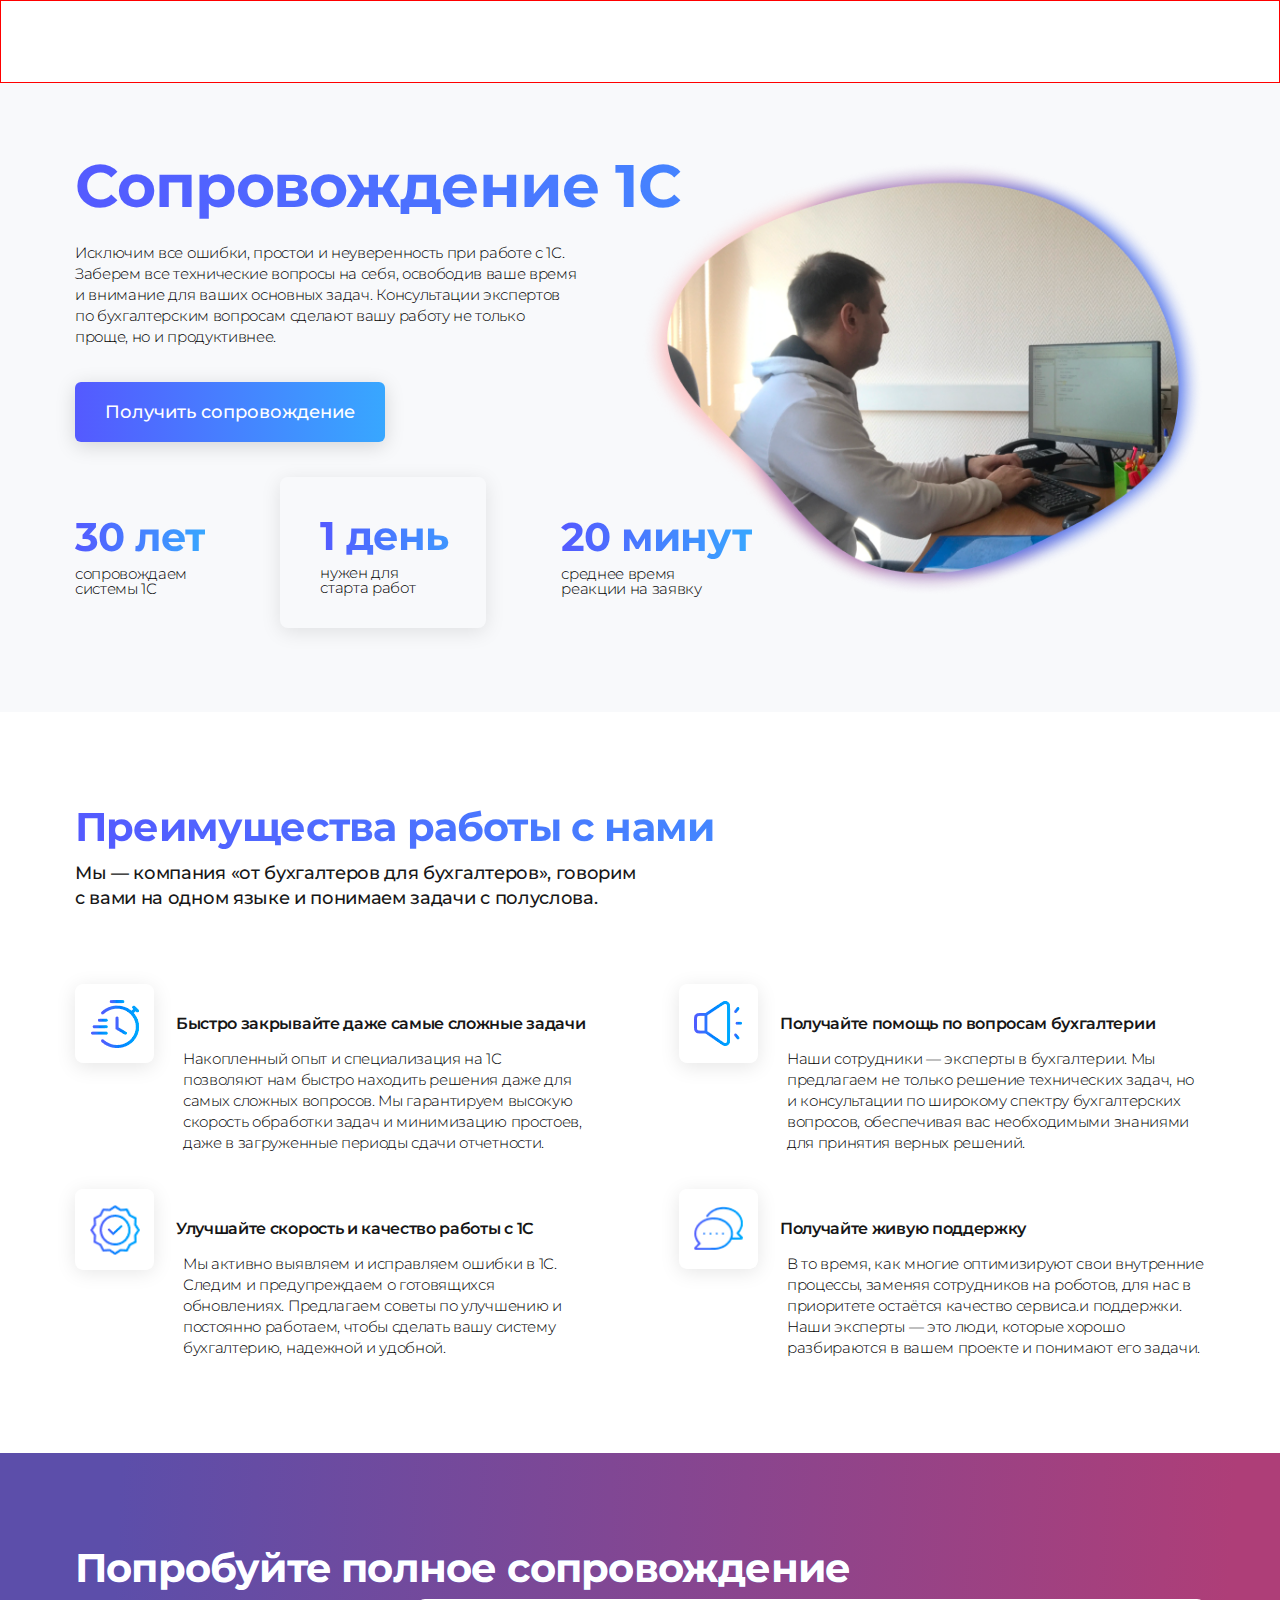
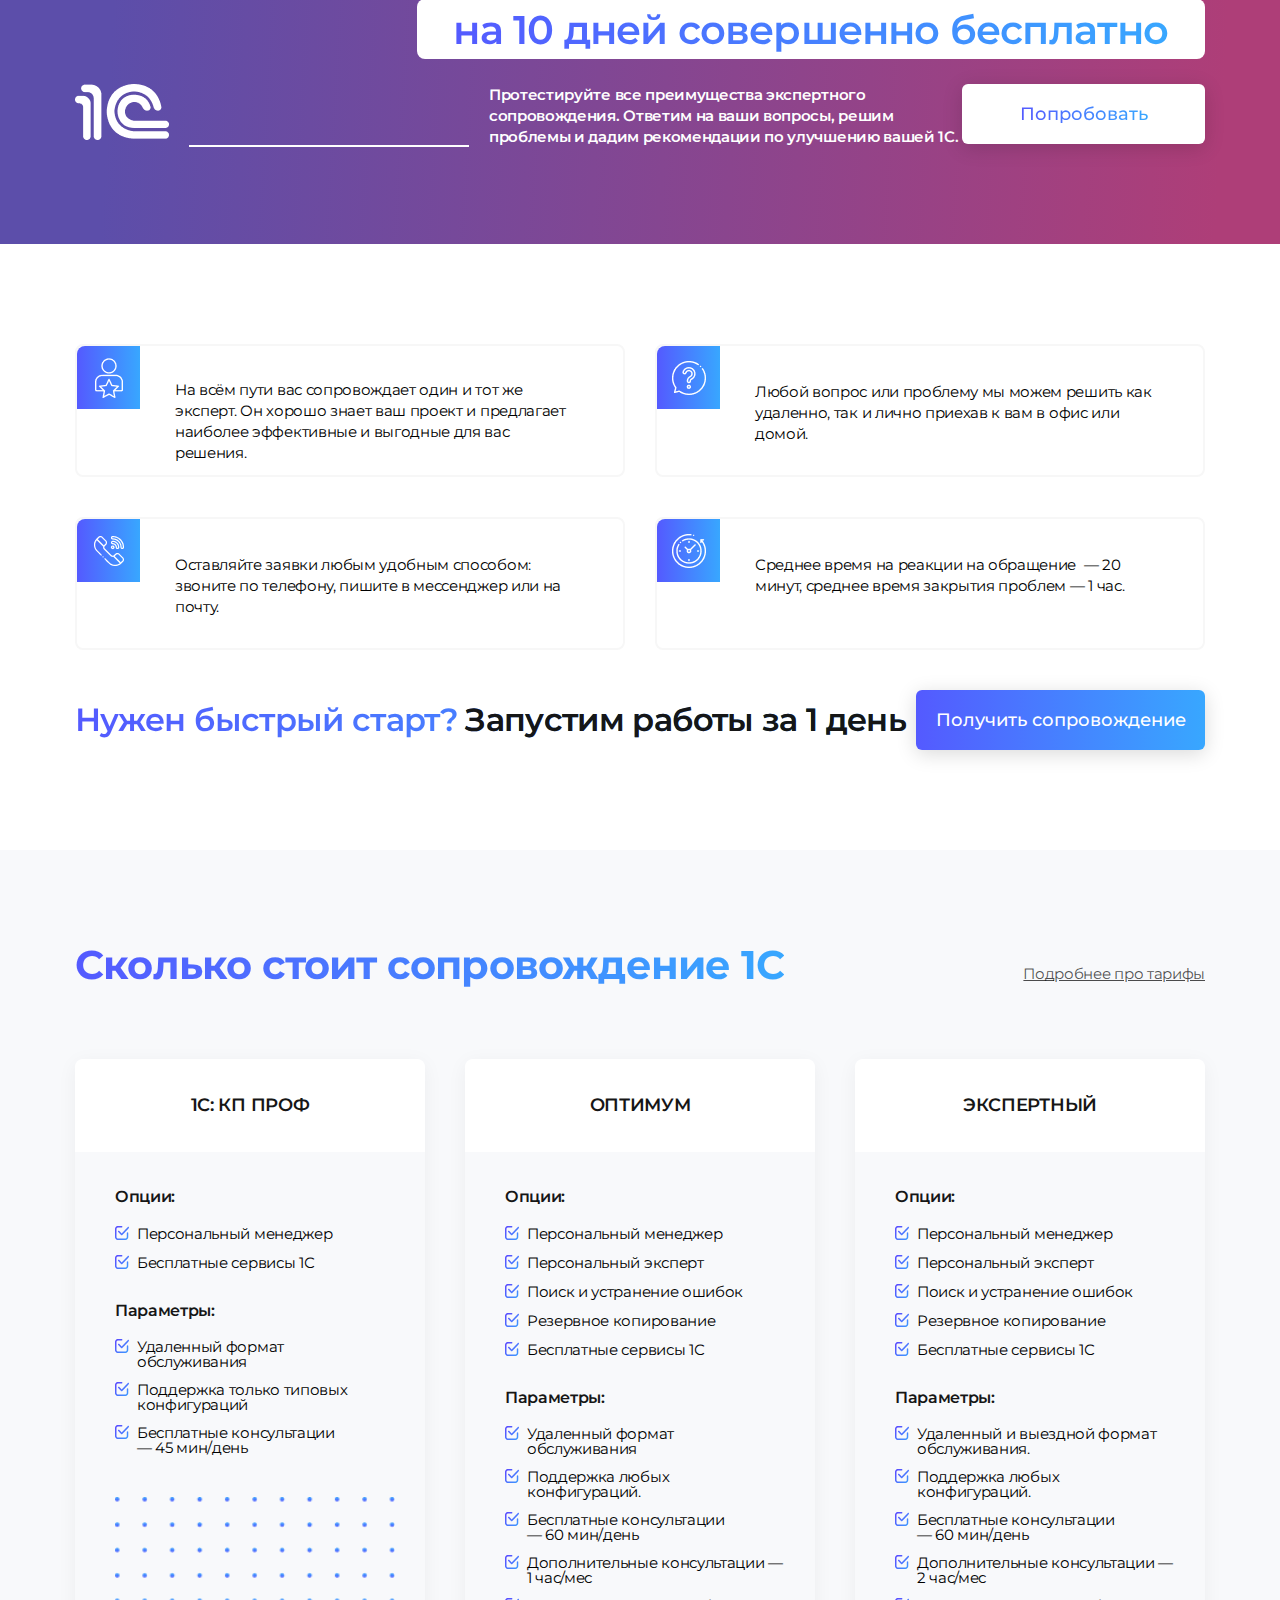
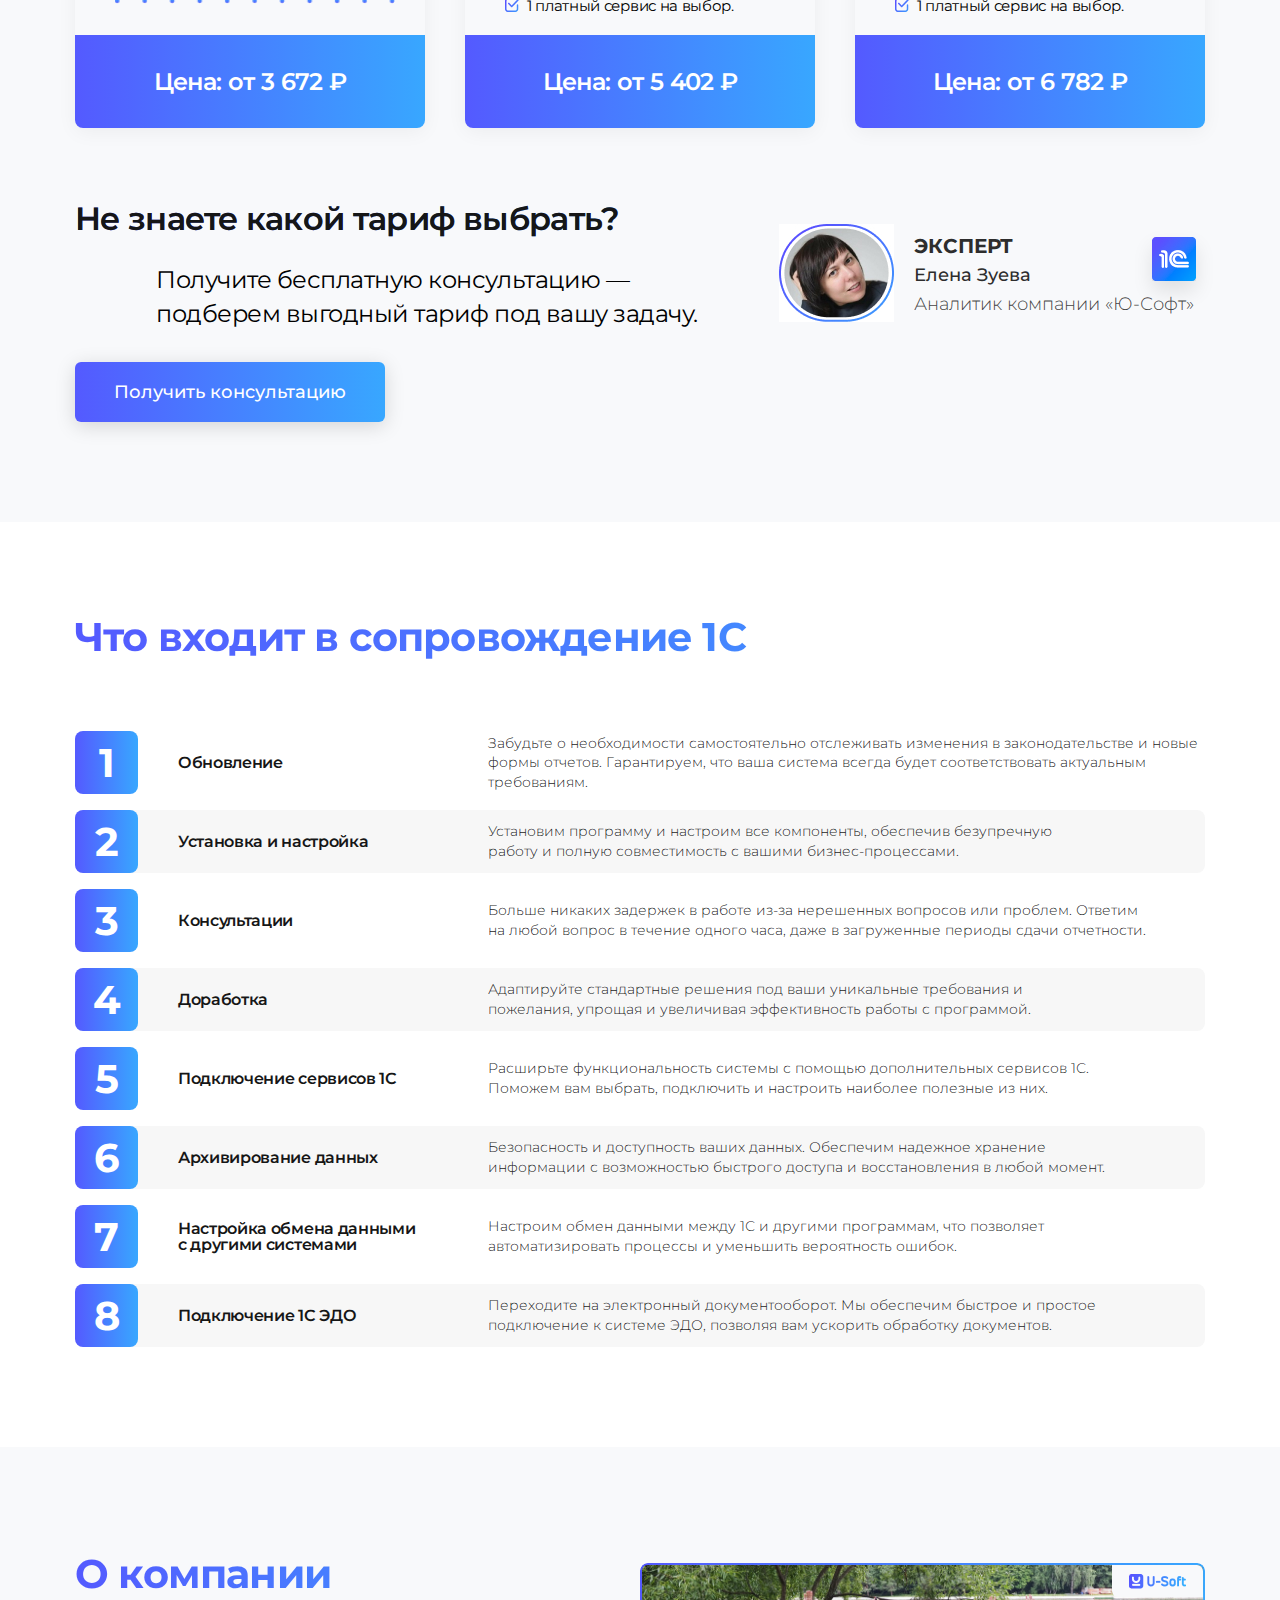
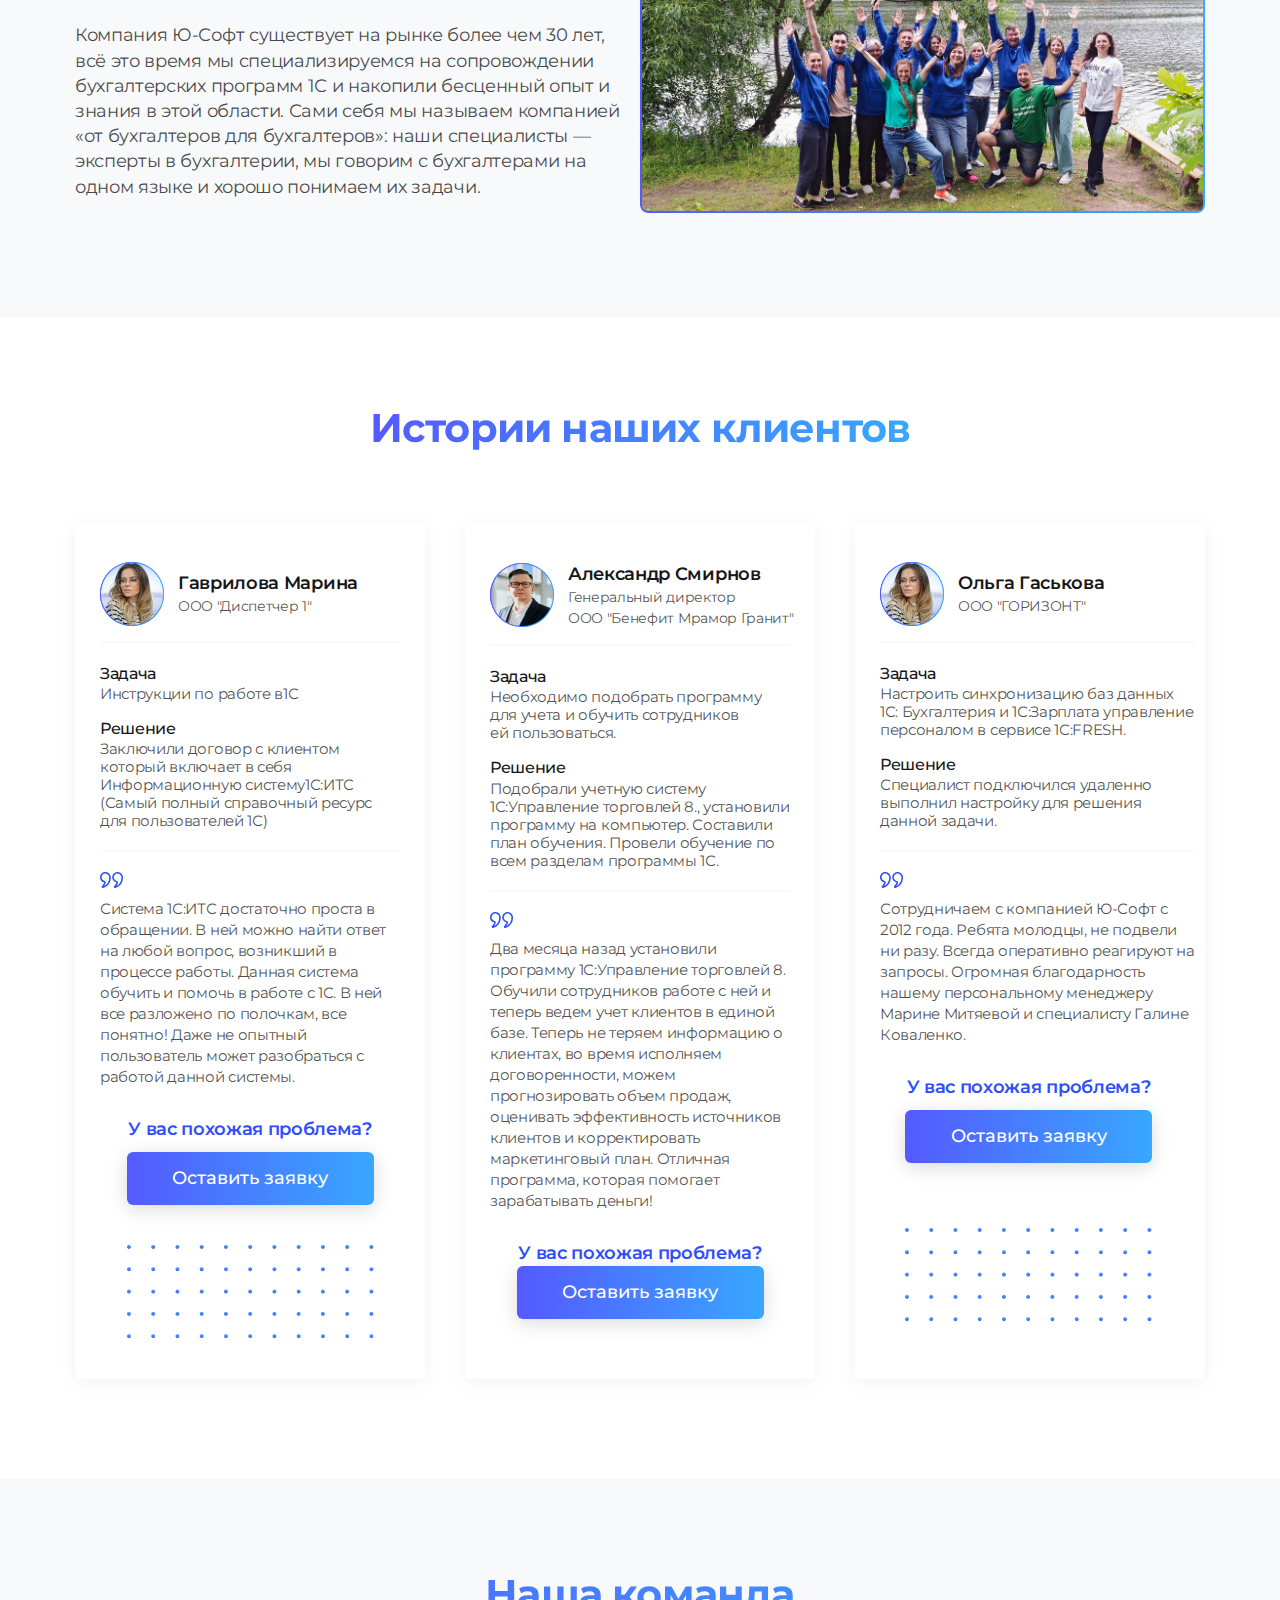
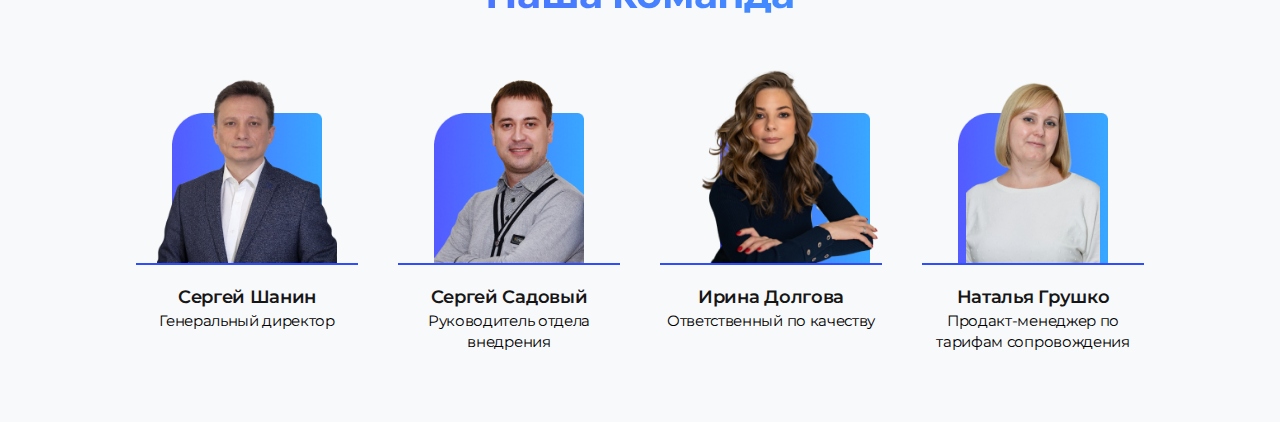
==== index.html @ f47c8547 "aw" ====
<!DOCTYPE html>
<html lang="ru">
  <head>
    <meta charset="UTF-8" />
    <meta name="viewport" content="width=device-width, initial-scale=1.0" />
    <link
      rel="stylesheet"
      href="https://cdn.jsdelivr.net/npm/swiper@11/swiper-bundle.min.css"
    />
    <link rel="stylesheet" href="./css/index.css" />
    <title>Document</title>
  </head>
  <body>
    <div class="n-page">
      <header style="height: 81px; border: 1px solid red"></header>
      <main class="n-content">
        <section class="n-promo">
          <div class="n-container">
            <div class="n-promo__wrapper">
              <div class="n-promo__inner">
                <h1>Сопровождение 1С</h1>
                <div class="n-promo__inner-text">
                  Исключим все ошибки, простои и неуверенность при работе с 1С.
                  Заберем все технические вопросы на себя, освободив ваше время
                  и внимание для ваших основных задач. Консультации экспертов по
                  бухгалтерским вопросам сделают вашу работу не только проще, но
                  и продуктивнее.
                </div>
                <button class="n-inner-button n-button" type="button">
                  Получить сопровождение
                </button>
                <div class="n-promo__inner-mobile-img">
                  <img src="./images/proo-top.png" alt="картинка" />
                </div>
                <div class="n-promo__inner-img">
                  <img src="./images/proo-top.png" alt="картинка" />
                </div>
                <div class="n-promo__item-box">
                  <div class="n-promo__item">
                    <h2>30 лет</h2>
                    <p>
                      сопровождаем<br />
                      системы 1С
                    </p>
                  </div>
                  <div class="n-promo__item n-promo__item-centr">
                    <h2>1 день</h2>
                    <p>
                      нужен для<br />
                      старта работ
                    </p>
                  </div>
                  <div class="n-promo__item">
                    <h2>20 минут</h2>
                    <p>
                      среднее время<br />
                      реакции на заявку
                    </p>
                  </div>
                </div>
              </div>
            </div>
          </div>
        </section>
        <section class="n-advantages">
          <div class="n-container">
            <div class="n-advantages__wrapper">
              <div class="n-advantages__top">
                <h2>Преимущества работы&#160;с&#160;нами</h2>
                <h3>
                  Мы — компания «от бухгалтеров для бухгалтеров», говорим с вами
                  на одном языке и понимаем задачи с полуслова.
                </h3>
              </div>
              <div class="n-advantages__inner">
                <div class="n-advantages__item">
                  <div class="n-advantages__item-top">
                    <div class="n-advantages__item-icon">
                      <img src="./icons/adv-1.png" alt="иконка" />
                    </div>
                    <h4>Быстро закрывайте даже самые сложные задачи</h4>
                  </div>
                  <p>
                    Накопленный опыт и специализация на 1С<br />
                    позволяют нам быстро находить решения даже для самых сложных
                    вопросов. Мы гарантируем высокую скорость обработки задач и
                    минимизацию простоев, даже в загруженные периоды сдачи
                    отчетности.
                  </p>
                </div>
                <div class="n-advantages__item">
                  <div class="n-advantages__item-top">
                    <div class="n-advantages__item-icon">
                      <img src="./icons/adv-2.png" alt="иконка" />
                    </div>
                    <h4>Получайте помощь по вопросам бухгалтерии</h4>
                  </div>
                  <p>
                    Наши сотрудники — эксперты в бухгалтерии. Мы предлагаем не
                    только решение технических задач, но и консультации по
                    широкому спектру бухгалтерских вопросов, обеспечивая вас
                    необходимыми знаниями для&#160;принятия верных решений.
                  </p>
                </div>
                <div class="n-advantages__item item-icon-letter">
                  <div class="n-advantages__item-top">
                    <div class="n-advantages__item-icon">
                      <img src="./icons/adv-3.png" alt="иконка" />
                    </div>
                    <h4>Улучшайте скорость и&#160;качество работы с 1С</h4>
                  </div>
                  <p>
                    Мы активно выявляем и исправляем ошибки в 1С. Следим и
                    предупреждаем о готовящихся<br />
                    обновлениях. Предлагаем советы по улучшению и постоянно
                    работаем, чтобы сделать вашу систему бухгалтерию, надежной и
                    удобной.
                  </p>
                </div>
                <div class="n-advantages__item item-icon-letter">
                  <div class="n-advantages__item-top">
                    <div class="n-advantages__item-icon">
                      <img src="./icons/adv-4.png" alt="иконка" />
                    </div>
                    <h4>Получайте живую поддержку</h4>
                  </div>
                  <p>
                    В то время, как многие оптимизируют свои внутренние
                    процессы, заменяя сотрудников на роботов, для нас в
                    приоритете остаётся качество сервиса.и поддержки. Наши
                    эксперты — это люди, которые хорошо разбираются в вашем
                    проекте и понимают его задачи.
                  </p>
                </div>
              </div>
            </div>
          </div>
        </section>
        <section class="n-support">
          <div class="n-container n-support__container">
            <div class="n-support__wrapper">
              <h2 class="n-title-white">Попробуйте полное сопровождение</h2>
              <div class="n-support__title">
                <h2>на 10 дней совершенно бесплатно</h2>
              </div>
              <div class="n-support__item">
                <div class="n-support__icon">
                  <img src="./icons/1c.png" alt="иконка" />
                  <hr />
                </div>
                <p>
                  Протестируйте все преимущества экспертного сопровождения.
                  Ответим на ваши вопросы, решим проблемы и дадим рекомендации
                  по&#160;улучшению вашей 1С.
                </p>
                <button type="button" class="n-button n-support__button">
                  <span>Попробовать</span>
                </button>
              </div>
            </div>
          </div>
        </section>
        <section class="n-quick">
          <div class="n-container">
            <div class="n-quick__wrapper">
              <div class="n-quick__top">
                <div class="n-quick__item">
                  <div class="n-quick__icon">
                    <img src="./icons/Black1.png" alt="иконка" />
                  </div>
                  <p>
                    На всём пути вас сопровождает один и тот же эксперт. Он
                    хорошо знает ваш проект и предлагает наиболее эффективные и
                    выгодные для вас решения.
                  </p>
                </div>
                <div class="n-quick__item">
                  <div class="n-quick__icon">
                    <img src="./icons/Black2.png" alt="иконка" />
                  </div>
                  <p>
                    Любой вопрос или проблему мы можем решить как удаленно, так
                    и лично приехав к вам в офис или домой.
                  </p>
                </div>
                <div class="n-quick__item">
                  <div class="n-quick__icon">
                    <img src="./icons/Black3.png" alt="иконка" />
                  </div>
                  <p>
                    Оставляйте заявки любым удобным способом: звоните по
                    телефону, пишите в мессенджер или на почту.
                  </p>
                </div>
                <div class="n-quick__item">
                  <div class="n-quick__icon">
                    <img src="./icons/Black4.png" alt="иконка" />
                  </div>
                  <p>
                    Среднее время на реакции на обращение  — 20 минут, среднее
                    время закрытия проблем — 1 час.
                  </p>
                </div>
              </div>
              <div class="n-quick__bottom">
                <h5>
                  Нужен быстрый старт? <span>Запустим работы за 1 день</span>
                </h5>
                <button class="n-inner-button n-button" type="button">
                  Получить сопровождение
                </button>
              </div>
            </div>
          </div>
        </section>
        <section class="n-maintenance">
          <div class="n-container">
            <div class="n-maintenance__wrapper">
              <div class="n-maintenance__top">
                <h2>Сколько стоит сопровождение 1С</h2>
                <div class="n-maintenance__arm-item">
                  <a href="#"> Подробнее про тарифы </a>
                  <a href="#">
                    <img
                      class="n-maintenance__arm"
                      src="./icons/hend.png"
                      alt="пука"
                    />
                  </a>
                </div>
              </div>
              <div class="n-maintenance__inner">
                <div class="n-maintenance__item">
                  <div class="n-maintenance__item-title">
                    <h3>1С: КП ПРОФ</h3>
                  </div>
                  <div class="n-maintenance__item-inner">
                    <div class="n-maintenance__item-box">
                      <h4>Опции:</h4>
                      <div class="n-maintenance__item-list">
                        <div class="n-maintenance__item-text">
                          <img src="./icons/gl.svg" alt="иконка" />
                          <p>Персональный менеджер</p>
                        </div>
                        <div class="n-maintenance__item-text">
                          <img src="./icons/gl.svg" alt="иконка" />
                          <p>Бесплатные сервисы 1С</p>
                        </div>
                      </div>
                    </div>
                    <div class="n-maintenance__item-box">
                      <h4>Параметры:</h4>
                      <div class="n-maintenance__item-list item-list-wrap">
                        <div class="n-maintenance__item-text">
                          <img src="./icons/gl.svg" alt="иконка" />
                          <p>Удаленный формат обслуживания</p>
                        </div>
                        <div class="n-maintenance__item-text text-gap">
                          <img src="./icons/gl.svg" alt="иконка" />
                          <p>Поддержка только типовых конфигураций</p>
                        </div>
                        <div class="n-maintenance__item-text text-gap">
                          <img src="./icons/gl.svg" alt="иконка" />
                          <p>
                            Бесплатные консультации<br />
                            — 45 мин/день
                          </p>
                        </div>
                      </div>
                    </div>
                    <img
                      class="n-maintenance__image"
                      src="./images/points.png"
                      alt="картинка"
                    />
                  </div>
                  <div class="n-maintenance__price">Цена: от 3 672 ₽</div>
                </div>

                <div class="n-maintenance__item item-hidden">
                  <div class="n-maintenance__item-title">
                    <h3>Оптимум</h3>
                  </div>
                  <div class="n-maintenance__item-inner">
                    <div class="n-maintenance__item-box">
                      <h4>Опции:</h4>
                      <div class="n-maintenance__item-list">
                        <div class="n-maintenance__item-text">
                          <img src="./icons/gl.svg" alt="иконка" />
                          <p>Персональный менеджер</p>
                        </div>
                        <div class="n-maintenance__item-text">
                          <img src="./icons/gl.svg" alt="иконка" />
                          <p>Персональный эксперт</p>
                        </div>
                        <div class="n-maintenance__item-text">
                          <img src="./icons/gl.svg" alt="иконка" />
                          <p>Поиск и устранение ошибок</p>
                        </div>
                        <div class="n-maintenance__item-text">
                          <img src="./icons/gl.svg" alt="иконка" />
                          <p>Резервное копирование</p>
                        </div>
                        <div class="n-maintenance__item-text">
                          <img src="./icons/gl.svg" alt="иконка" />
                          <p>Бесплатные сервисы 1С</p>
                        </div>
                      </div>
                    </div>
                    <div class="n-maintenance__item-box">
                      <h4>Параметры:</h4>
                      <div class="n-maintenance__item-list item-list-wrap">
                        <div class="n-maintenance__item-text">
                          <img src="./icons/gl.svg" alt="иконка" />
                          <p>Удаленный формат обслуживания</p>
                        </div>
                        <div class="n-maintenance__item-text">
                          <img src="./icons/gl.svg" alt="иконка" />
                          <p>Поддержка любых конфигураций.</p>
                        </div>
                        <div class="n-maintenance__item-text">
                          <img src="./icons/gl.svg" alt="иконка" />
                          <p>
                            Бесплатные консультации<br />
                            — 60 мин/день
                          </p>
                        </div>
                        <div class="n-maintenance__item-text">
                          <img src="./icons/gl.svg" alt="иконка" />
                          <p>Дополнительные консультации — 1 час/мес</p>
                        </div>
                        <div class="n-maintenance__item-text">
                          <img src="./icons/gl.svg" alt="иконка" />
                          <p>1 платный сервис на выбор.</p>
                        </div>
                      </div>
                    </div>
                  </div>
                  <div class="n-maintenance__price">Цена: от 5 402 ₽</div>
                </div>

                <div class="n-maintenance__item item-hidden">
                  <div class="n-maintenance__item-title">
                    <h3>Экспертный</h3>
                  </div>
                  <div class="n-maintenance__item-inner">
                    <div class="n-maintenance__item-box">
                      <h4>Опции:</h4>
                      <div class="n-maintenance__item-list">
                        <div class="n-maintenance__item-text">
                          <img src="./icons/gl.svg" alt="иконка" />
                          <p>Персональный менеджер</p>
                        </div>
                        <div class="n-maintenance__item-text">
                          <img src="./icons/gl.svg" alt="иконка" />
                          <p>Персональный эксперт</p>
                        </div>
                        <div class="n-maintenance__item-text">
                          <img src="./icons/gl.svg" alt="иконка" />
                          <p>Поиск и устранение ошибок</p>
                        </div>
                        <div class="n-maintenance__item-text">
                          <img src="./icons/gl.svg" alt="иконка" />
                          <p>Резервное копирование</p>
                        </div>
                        <div class="n-maintenance__item-text">
                          <img src="./icons/gl.svg" alt="иконка" />
                          <p>Бесплатные сервисы 1С</p>
                        </div>
                      </div>
                    </div>
                    <div class="n-maintenance__item-box">
                      <h4>Параметры:</h4>
                      <div class="n-maintenance__item-list item-list-wrap">
                        <div class="n-maintenance__item-text">
                          <img src="./icons/gl.svg" alt="иконка" />
                          <p>Удаленный и выездной формат обслуживания.</p>
                        </div>
                        <div class="n-maintenance__item-text">
                          <img src="./icons/gl.svg" alt="иконка" />
                          <p>Поддержка любых конфигураций.</p>
                        </div>
                        <div class="n-maintenance__item-text">
                          <img src="./icons/gl.svg" alt="иконка" />
                          <p>
                            Бесплатные консультации<br />
                            — 60 мин/день
                          </p>
                        </div>
                        <div class="n-maintenance__item-text">
                          <img src="./icons/gl.svg" alt="иконка" />
                          <p>Дополнительные консультации — 2 час/мес</p>
                        </div>
                        <div class="n-maintenance__item-text">
                          <img src="./icons/gl.svg" alt="иконка" />
                          <p>1 платный сервис на выбор.</p>
                        </div>
                      </div>
                    </div>
                  </div>
                  <div class="n-maintenance__price">Цена: от 6 782 ₽</div>
                </div>
              </div>
              <div class="n-maintenance__choice">
                <div class="n-maintenance__choice-item">
                  <h5>Не знаете какой тариф выбрать?</h5>
                  <span
                    >Получите бесплатную консультацию — подберем выгодный тариф
                    под вашу задачу.</span
                  >
                  <button class="n-button n-inner-button" type="button">
                    Получить консультацию
                  </button>
                </div>
                <div class="n-maintenance__expert">
                  <img
                    class="n-maintenance__expert-img"
                    src="./images/expert.jpg"
                    alt="эксперт"
                  />
                  <img
                    class="n-maintenance__expert-img"
                    src="./images/expert-m.jpg"
                    alt="эксперт"
                  />
                  <img
                    class="n-maintenance__expert-icon"
                    src="./icons/expert-icon.png"
                    alt="иконка"
                  />
                  <ul class="n-maintenance__expert-list">
                    <li>
                      <h6>Эксперт</h6>
                    </li>
                    <li>
                      <p>Елена Зуева</p>
                    </li>
                    <li>
                      <span>Аналитик компании «Ю-Софт»</span>
                    </li>
                  </ul>
                </div>
              </div>
            </div>
          </div>
        </section>
        <section class="n-service">
          <div class="n-container">
            <div class="n-service__wrapper">
              <h2>Что входит в сопровождение 1С</h2>
              <div class="n-service__inner">
                <div class="n-service__item">
                  <div class="n-service__item-left">
                    <div class="n-service__item-num">1</div>
                    <h4>Обновление</h4>
                  </div>
                  <div class="n-service__item-desc">
                    Забудьте о необходимости самостоятельно отслеживать
                    изменения в законодательстве и новые формы отчетов.
                    Гарантируем, что ваша система всегда будет соответствовать
                    актуальным требованиям.
                  </div>
                </div>
                <div class="n-service__item n-service__item_gray">
                  <div class="n-service__item-left">
                    <div class="n-service__item-num">2</div>
                    <h4>Установка и настройка</h4>
                  </div>
                  <div class="n-service__item-desc">
                    Установим программу и настроим все компоненты, обеспечив
                    безупречную<br />
                    работу и полную совместимость с вашими бизнес-процессами.
                  </div>
                </div>
                <div class="n-service__item">
                  <div class="n-service__item-left">
                    <div class="n-service__item-num">3</div>
                    <h4>Консультации</h4>
                  </div>
                  <div class="n-service__item-desc">
                    Больше никаких задержек в работе из-за нерешенных вопросов
                    или проблем. Ответим<br />
                    на любой вопрос в течение одного часа, даже в загруженные
                    периоды сдачи отчетности.
                  </div>
                </div>
                <div class="n-service__item n-service__item_gray">
                  <div class="n-service__item-left">
                    <div class="n-service__item-num">4</div>
                    <h4>Доработка</h4>
                  </div>
                  <div class="n-service__item-desc">
                    Адаптируйте стандартные решения под ваши уникальные
                    требования и<br />
                    пожелания, упрощая и увеличивая эффективность работы с
                    программой.
                  </div>
                </div>
                <div class="n-service__item">
                  <div class="n-service__item-left">
                    <div class="n-service__item-num">5</div>
                    <h4>Подключение сервисов 1С</h4>
                  </div>
                  <div class="n-service__item-desc">
                    Расширьте функциональность системы с помощью дополнительных
                    сервисов 1С.<br />
                    Поможем вам выбрать, подключить и настроить наиболее
                    полезные из них.
                  </div>
                </div>
                <div class="n-service__item n-service__item_gray">
                  <div class="n-service__item-left">
                    <div class="n-service__item-num">6</div>
                    <h4>Архивирование данных</h4>
                  </div>
                  <div class="n-service__item-desc">
                    Безопасность и доступность ваших данных. Обеспечим надежное
                    хранение<br />
                    информации с возможностью быстрого доступа и восстановления
                    в любой момент.
                  </div>
                </div>
                <div class="n-service__item">
                  <div class="n-service__item-left">
                    <div class="n-service__item-num">7</div>
                    <h4>
                      Настройка обмена данными<br />
                      с другими системами
                    </h4>
                  </div>
                  <div class="n-service__item-desc">
                    Настроим обмен данными между 1С и другими программам, что
                    позволяет<br />
                    автоматизировать процессы и уменьшить вероятность ошибок.
                  </div>
                </div>
                <div class="n-service__item n-service__item_gray">
                  <div class="n-service__item-left">
                    <div class="n-service__item-num">8</div>
                    <h4>Подключение 1С ЭДО</h4>
                  </div>
                  <div class="n-service__item-desc">
                    Переходите на электронный документооборот. Мы обеспечим
                    быстрое и простое<br />
                    подключение к системе ЭДО, позволяя вам ускорить обработку
                    документов.
                  </div>
                </div>
              </div>
            </div>
          </div>
        </section>
        <section class="n-company">
          <div class="n-container">
            <div class="n-company__wrapper">
              <div class="n-company__text">
                <h2>О компании</h2>
                <div class="n-company__text-desc">
                  Компания Ю-Софт существует на рынке более чем 30 лет, всё это
                  время мы специализируемся на сопровождении бухгалтерских
                  программ 1С и накопили бесценный опыт и знания в этой области.
                  Сами себя мы называем компанией «от бухгалтеров для
                  бухгалтеров»: наши специалисты — эксперты в бухгалтерии, мы
                  говорим с бухгалтерами на одном языке и хорошо понимаем их
                  задачи.
                </div>
              </div>
              <div class="n-company__image">
                <div class="u-soft">
                  <img src="./icons/u-soft.png" alt="иконка" />
                </div>
                <img
                  class="n-company__img"
                  src="./images/n-company.jpg"
                  alt="фото"
                />
              </div>
            </div>
          </div>
        </section>
        <section class="n-stories">
          <div class="n-container">
            <div class="n-stories__wrapper">
              <div class="n-maintenance__arm-item n-stories__arm-item">
                <h2>Истории наших клиентов</h2>
                <a href="#">
                  <img
                    class="n-maintenance__arm"
                    src="./icons/hend.png"
                    alt="пука"
                  />
                </a>
              </div>
              <div class="n-stories__inner">
                <div class="n-stories__item">
                  <div class="n-stories__top">
                    <div class="n-stories__top-image">
                      <img src="./images/stories-1.png" alt="фото" />
                    </div>
                    <div class="n-stories__top-text">
                      <h3>Гаврилова Марина</h3>
                      <p>ООО "Диспетчер 1"</p>
                    </div>
                  </div>
                  <div class="n-stories__centr">
                    <div class="n-stories__centr-item">
                      <h4>Задача</h4>
                      <p>Инструкции по работе в1С</p>
                    </div>
                    <div class="n-stories__centr-item">
                      <h4>Решение</h4>
                      <p>
                        Заключили договор с клиентом который включает в себя
                        Информационную систему1С:ИТС (Самый полный справочный
                        ресурс для пользователей 1С)
                      </p>
                    </div>
                  </div>
                  <div class="n-stories__paragraph">
                    <img src="./icons/par.svg" alt="иконка" />
                    Система 1С:ИТС достаточно проста в обращении. В ней можно
                    найти ответ на любой вопрос, возникший в процессе работы.
                    Данная система обучить и помочь в работе с 1С. В ней все
                    разложено по полочкам, все понятно! Даже не опытный
                    пользователь может разобраться с работой данной системы.
                  </div>
                  <div class="n-stories__bottom">
                    <h3>У вас похожая проблема?</h3>
                    <button class="n-button n-button-1" type="button">
                      Оставить заявку
                    </button>
                    <img
                      class="n-stories__first"
                      src="./images/points.png"
                      alt="картинка"
                    />
                  </div>
                </div>
                <div class="n-stories__item item-hidden">
                  <div class="n-stories__top">
                    <div class="n-stories__top-image">
                      <img src="./images/stories-2.png" alt="фото" />
                    </div>
                    <div class="n-stories__top-text">
                      <h3>Александр Смирнов</h3>
                      <p>
                        Генеральный директор<br />
                        ООО&#160;"Бенефит&#160;Мрамор&#160;Гранит"
                      </p>
                    </div>
                  </div>
                  <div class="n-stories__centr">
                    <div class="n-stories__centr-item">
                      <h4>Задача</h4>
                      <p>
                        Необходимо подобрать программу<br />
                        для учета и обучить сотрудников<br />
                        ей пользоваться.
                      </p>
                    </div>
                    <div class="n-stories__centr-item">
                      <h4>Решение</h4>
                      <p>
                        Подобрали учетную систему 1С:Управление торговлей 8.,
                        установили программу на компьютер. Составили<br />
                        план обучения. Провели обучение по всем разделам
                        программы 1С.
                      </p>
                    </div>
                  </div>
                  <div class="n-stories__paragraph">
                    <img src="./icons/par.svg" alt="иконка" />
                    Два месяца назад установили программу 1С:Управление
                    торговлей 8. Обучили сотрудников работе с ней и теперь ведем
                    учет клиентов в единой базе. Теперь не теряем информацию о
                    клиентах, во время исполняем договоренности, можем
                    прогнозировать объем продаж, оценивать эффективность
                    источников клиентов и корректировать маркетинговый план.
                    Отличная программа, которая помогает зарабатывать деньги!
                  </div>
                  <div class="n-stories__bottom">
                    <h3>У вас похожая проблема?</h3>
                    <button class="n-button n-button-2" type="button">
                      Оставить заявку
                    </button>
                  </div>
                </div>
                <div class="n-stories__item item-hidden">
                  <div class="n-stories__top">
                    <div class="n-stories__top-image">
                      <img src="./images/stories-3.png" alt="фото" />
                    </div>
                    <div class="n-stories__top-text">
                      <h3>Ольга Гаськова</h3>
                      <p>ООО "ГОРИЗОНТ"</p>
                    </div>
                  </div>
                  <div class="n-stories__centr">
                    <div class="n-stories__centr-item">
                      <h4>Задача</h4>
                      <p>
                        Настроить синхронизацию баз данных 1С: Бухгалтерия и
                        1С:Зарплата управление персоналом в сервисе 1С:FRESH.
                      </p>
                    </div>
                    <div class="n-stories__centr-item">
                      <h4>Решение</h4>
                      <p>
                        Специалист подключился удаленно выполнил настройку для
                        решения<br />
                        данной задачи.
                      </p>
                    </div>
                  </div>
                  <div class="n-stories__paragraph">
                    <img src="./icons/par.svg" alt="иконка" />
                    Сотрудничаем с компанией Ю-Софт с 2012 года. Ребята молодцы,
                    не подвели ни разу. Всегда оперативно реагируют на запросы.
                    Огромная благодарность нашему персональному менеджеру Марине
                    Митяевой и специалисту Галине Коваленко.
                  </div>
                  <div class="n-stories__bottom n-stories__bottom-last">
                    <h3>У вас похожая проблема?</h3>
                    <button class="n-button n-button-1" type="button">
                      Оставить заявку
                    </button>
                    <img
                      class="n-stories__last"
                      src="./images/points.png"
                      alt="картинка"
                    />
                  </div>
                </div>
              </div>
            </div>
          </div>
        </section>
        <section class="n-team">
          <div class="n-container n-teamn-container">
            <div class="n-team__wrapper">
              <h2>Наша команда</h2>
              <div class="n-team__inner">
                <div class="n-team__item-box">
                  <div class="n-team__item">
                    <div class="n-team__image">
                      <img
                        class="n-team__foto n-team__foto-centr"
                        src="./images/n-team-1.png"
                        alt="фото"
                      />
                    </div>
                    <div class="n-team__item-text">
                      <h3>Сергей Шанин</h3>
                      <p>Генеральный директор</p>
                    </div>
                  </div>
                  <div class="n-team__item">
                    <div class="n-team__image">
                      <img
                        class="n-team__foto"
                        src="./images/n-team-2.png"
                        alt="фото"
                      />
                    </div>
                    <div class="n-team__item-text">
                      <h3>Сергей Садовый</h3>
                      <p>Руководитель отдела внедрения</p>
                    </div>
                  </div>
                  <div class="n-team__item">
                    <div class="n-team__image n-team__image-3">
                      <img
                        class="n-team__foto"
                        src="./images/n-team-3.png"
                        alt="фото"
                      />
                    </div>
                    <div class="n-team__item-text">
                      <h3>Ирина Долгова</h3>
                      <p>Ответственный по качеству</p>
                    </div>
                  </div>
                  <div class="n-team__item">
                    <div class="n-team__image">
                      <img
                        class="n-team__foto"
                        src="./images/n-team-4.png"
                        alt="фото"
                      />
                    </div>
                    <div class="n-team__item-text">
                      <h3>Наталья Грушко</h3>
                      <p>Продакт-менеджер по тарифам сопровождения</p>
                    </div>
                  </div>
                </div>
              </div>
            </div>
          </div>
        </section>
        <!-- <section class="n-clients">
          <div class="n-container">
            <div class="n-clients__wrapper">
              <h2>Наши клиенты</h2>
              <div class="swiper n-clients-swiper">
                <div class="swiper-wrapper">
                  <div class="swiper-slide">Slide 1</div>
                  <div class="swiper-slide">Slide 2</div>
                  <div class="swiper-slide">Slide 3</div>
                </div>
                <div class="swiper-pagination"></div>
                <div class="swiper-button-prev n-clients-prev"></div>
                <div class="swiper-button-next n-clients-next"></div>
              </div>
            </div>
          </div>
        </section> -->
      </main>
    </div>
    <script src="https://cdn.jsdelivr.net/npm/swiper@11/swiper-bundle.min.js"></script>
    <script src="./js/index.js"></script>
  </body>
</html>
---- css/index.css ----
@import url("https://fonts.googleapis.com/css2?family=Montserrat:ital,wght@0,100..900;1,100..900&display=swap");

* {
  margin: 0;
  padding: 0;
}
a {
  text-decoration: none;
}
ul {
  list-style-type: none;
  margin: 0;
  padding: 0;
}
h1,
h2,
h3,
h4,
h5,
h6,
p {
  margin: 0;
}
button {
  border: none;
  cursor: pointer;
}
/*---h1---*/
/* h1 {
  font-family: "Montserrat", sans-serif;
  font-weight: 700;
  font-size: clamp(32px, 5vw, 60px);
  letter-spacing: -0.07rem;
  background: linear-gradient(90deg, #545aff 0%, #38a7ff 100%);
  -webkit-background-clip: text;
  background-clip: text;
  color: transparent;
} */
/* h2 {
  font-family: "Montserrat", sans-serif;
  font-weight: 700;
  font-size: 40px;
  letter-spacing: -0.05rem;
  background: linear-gradient(90deg, #545aff 0%, #38a7ff 100%);
  -webkit-background-clip: text;
  background-clip: text;
  color: transparent;
} */
/* h3 {
  font-family: "Montserrat", sans-serif;
  font-weight: 500;
  font-size: 18px;
  line-height: 25.2px;
  letter-spacing: -0.02rem;
  color: #161616;
} */
/* h4 {
  font-family: "Montserrat", sans-serif;
  font-weight: 600;
  font-size: 16px;
  line-height: 22.4px;
  letter-spacing: -0.02rem;
  color: #161616;
} */
/* h5 {
  font-family: "Montserrat", sans-serif;
  font-weight: 600;
  font-size: 32px;
  line-height: 48px;
  letter-spacing: -0.04rem;
  background: linear-gradient(90deg, #545aff 0%, #38a7ff 100%);
  -webkit-background-clip: text;
  background-clip: text;
  color: transparent;
} */

/* p {
  font-family: "Montserrat", sans-serif;
  font-weight: 300;
  font-size: 15px;
  line-height: 21px;
  letter-spacing: -0.02rem;
} */
.n-button {
  display: flex;
  align-items: center;
  justify-content: center;
  border-radius: 6px;
  font-family: "Montserrat", sans-serif;
  font-weight: 500;
  font-size: clamp(16px, 5vw, 18px);
  line-height: 18px;
  color: #ffffff;
  background: linear-gradient(90deg, #545aff 0%, #38a7ff 100%);
  box-shadow: 0px 4px 20px 0px rgba(0, 0, 0, 0.15);
}
.n-inner-button {
  width: 310px;
  height: 60px;
}
.n-page {
  font-family: "Montserrat", sans-serif;
  text-rendering: optimizeLegibility;
  -webkit-font-smoothing: antialiased;
  -moz-osx-font-smoothing: grayscale;
  -webkit-text-size-adjust: 100%;
  -ms-text-size-adjust: 100%;
  -moz-text-size-adjust: 100%;
  margin: 0 auto;
}
.n-container {
  max-width: 1440px;
  width: 100%;
  margin: 0 auto;
  padding-left: 120px;
  padding-right: 120px;
  box-sizing: border-box;
}
@media (max-width: 1410px) {
  .n-container {
    padding-left: 75px;
    padding-right: 75px;
    box-sizing: border-box;
  }
}
@media (max-width: 1240px) {
  .n-container {
    padding-left: 20px;
    padding-right: 20px;
    box-sizing: border-box;
  }
}
/*---n-promo---*/
.n-promo {
  width: 100%;
  display: flex;
  background: #f8f9fb;
}
.n-promo__wrapper {
  display: flex;
  padding-top: 66px;
  padding-bottom: 84px;
  position: relative;
}
.n-promo__inner {
  width: 100%;
  display: flex;
  flex-direction: column;
}
.n-promo__inner-mobile-img {
  display: none;
}
.n-promo__inner-img {
  position: absolute;
  right: 0;
  top: 77px;
  max-width: 50%;
}
.n-promo__inner-img img {
  width: 100%;
}
.n-promo__inner h1 {
  font-family: "Montserrat", sans-serif;
  font-weight: 700;
  font-size: clamp(32px, 5vw, 60px);
  letter-spacing: -0.07rem;
  background: linear-gradient(90deg, #545aff 0%, #38a7ff 100%);
  -webkit-background-clip: text;
  background-clip: text;
  color: transparent;
}
.n-promo__inner-text {
  max-width: 502px;
  width: 100%;
  font-family: "Montserrat", sans-serif;
  font-weight: 300;
  font-size: clamp(14px, 5vw, 15px);
  line-height: 21px;
  letter-spacing: -0.02rem;
  margin-top: 20px;
  margin-bottom: 35px;
}
.n-promo__item-box {
  display: flex;
  gap: 75px;
  margin-top: 35px;
}
.n-promo__item {
  display: flex;
  flex-direction: column;
  margin-top: 35px;
  gap: 5px;
}
.n-promo__item-centr {
  width: 206px;
  height: 151px;
  border-radius: 8px;
  justify-content: center;
  box-shadow: 0px 4px 20px 0px #0000001a;
  margin-top: 0;
  padding-left: 40px;
  box-sizing: border-box;
}
.n-promo__item h2 {
  font-family: "Montserrat", sans-serif;
  font-weight: 700;
  font-size: clamp(32px, 5vw, 40px);
  letter-spacing: -0.05rem;
  background: linear-gradient(90deg, #545aff 0%, #38a7ff 100%);
  -webkit-background-clip: text;
  background-clip: text;
  color: transparent;
}
.n-promo__item p {
  font-family: "Montserrat", sans-serif;
  font-weight: 300;
  font-size: clamp(14px, 5vw, 15px);
  line-height: 15px;
  letter-spacing: -0.02rem;
}
/*---n-advantages---*/
.n-advantages {
  background: #ffffff;
}
.n-advantages__wrapper {
  display: flex;
  flex-direction: column;
  padding-top: 90px;
  padding-bottom: 80px;
  gap: 73px;
}
.n-advantages__top {
  display: flex;
  flex-direction: column;
  gap: 10px;
}
.n-advantages__top h2 {
  font-family: "Montserrat", sans-serif;
  font-weight: 700;
  font-size: clamp(32px, 5vw, 40px);
  letter-spacing: -0.05rem;
  background: linear-gradient(90deg, #545aff 0%, #38a7ff 100%);
  -webkit-background-clip: text;
  background-clip: text;
  color: transparent;
}
.n-advantages__top h3 {
  max-width: 563px;
  width: 100%;
  font-family: "Montserrat", sans-serif;
  font-weight: 500;
  font-size: clamp(16px, 5vw, 18px);
  line-height: 25.2px;
  letter-spacing: -0.02rem;
  color: #161616;
}
.n-advantages__inner {
  width: 100%;
  display: flex;
  flex-wrap: wrap;
  column-gap: 93px;
  row-gap: 21px;
}
.n-advantages__item {
  display: flex;
  flex-direction: column;
}
.n-advantages__item-top {
  width: 100%;
  display: flex;
  align-items: center;
  gap: 22px;
}
.n-advantages__item-top h4 {
  font-family: "Montserrat", sans-serif;
  font-weight: 600;
  font-size: clamp(15px, 5vw, 16px);
  line-height: 22.4px;
  letter-spacing: -0.02rem;
  color: #161616;
}
.n-advantages__item-icon {
  display: block;
  width: 79px;
  height: 79px;
  border-radius: 8px;
  box-shadow: 0px 4px 20px 0px #0000001a;
}

.n-advantages__item-icon img {
  border-radius: inherit;
  width: 100%;
}
.n-advantages__item p {
  max-width: 418px;
  width: 100%;
  margin-left: 108px;
  position: relative;
  top: -15px;
  font-family: "Montserrat", sans-serif;
  font-weight: 300;
  font-size: 15px;
  line-height: 21px;
  letter-spacing: -0.02rem;
}
/*---n-support---*/
.n-support {
  width: 100%;
  display: flex;
  background: linear-gradient(93.3deg, #5c4eaa 9.35%, #ae3e78 95%);
}
.n-support__wrapper {
  padding-top: 90px;
  padding-bottom: 97px;
  display: flex;
  flex-direction: column;
}
.n-support__wrapper h2 {
  font-family: "Montserrat", sans-serif;
  font-weight: 700;
  font-size: clamp(28px, 5vw, 40px);
  letter-spacing: -0.05rem;
  background: linear-gradient(90deg, #545aff 0%, #38a7ff 100%);
  -webkit-background-clip: text;
  background-clip: text;
  color: transparent;
}
.n-support__title h2 {
  font-weight: 600;
}
.n-support__title {
  max-width: 788px;
  width: 100%;
  height: 60px;
  display: flex;
  align-items: center;
  justify-content: center;
  margin-top: 7px;
  margin-left: auto;
  background: #ffffff;
  border-radius: 8px;
  padding-left: 10px;
  padding-right: 10px;
  box-sizing: border-box;
}
.n-title-white {
  color: #ffffff !important;
}
.n-support__item {
  width: 100%;
  display: flex;
  margin-top: 25px;
}

.n-support__icon {
  display: flex;
  gap: 20px;
  margin-right: 20px;
}
.n-support__icon img {
  width: 94px;
  height: 56px;
}
hr {
  width: 278px;
  margin-top: auto;
  border: 1px solid #ffffff;
}
.n-support__item p {
  font-family: "Montserrat", sans-serif;
  font-weight: 600;
  font-size: 15px;
  line-height: 21px;
  letter-spacing: -0.02rem;
  max-width: 473px;
  width: 100%;
  color: #ffffff;
}

.n-support__button {
  width: 270px;
  height: 60px;
  background: #ffffff;
  cursor: pointer;
  margin-left: auto;
}
.n-support__button span {
  background: linear-gradient(90deg, #545aff 0%, #38a7ff 100%);
  -webkit-background-clip: text;
  background-clip: text;
  color: transparent;
  font-family: "Montserrat", sans-serif;
  font-weight: 500;
  font-size: 18px;
  line-height: 18px;
}
/*---n-quick---*/
.n-quick {
  width: 100%;
  display: flex;
}
.n-quick__wrapper {
  padding-top: 100px;
  padding-bottom: 100px;
  display: flex;
  flex-direction: column;
  align-items: center;
}
.n-quick__top {
  width: 100%;
  display: flex;
  flex-wrap: wrap;
  justify-content: space-between;
  column-gap: 5px;
  row-gap: 40px;
}

.n-quick__item {
  height: 133px;
  position: relative;
  max-width: 580px;
  width: 100%;
  border-radius: 8px;
  border: 2px solid #f7f7f7;
  padding: 40px 50px 40px 103px;
  box-sizing: border-box;
}
.n-quick__item:nth-child(1) {
  padding-top: 33px;
}
.n-quick__item p {
  font-family: "Montserrat", sans-serif;
  font-weight: 400;
  font-size: 15px;
  line-height: 21px;
  letter-spacing: -0.02rem;
}
.n-quick__icon {
  width: 63px;
  height: 63px;
  background: linear-gradient(90deg, #545aff 0%, #38a7ff 100%);
  border-radius: 8px 0 0 0;
  position: absolute;
  top: 0;
  left: 0;
  display: flex;
  align-items: center;
  justify-content: center;
}
.n-quick__bottom {
  width: 100%;
  display: flex;
  align-items: center;
  justify-content: space-between;
  gap: 10px;
  margin-top: 40px;
}
.n-quick__bottom h5 {
  font-family: "Montserrat", sans-serif;
  font-weight: 600;
  font-size: clamp(24px, 5vw, 32px);
  line-height: 48px;
  letter-spacing: -0.04rem;
  background: linear-gradient(90deg, #545aff 0%, #38a7ff 100%);
  -webkit-background-clip: text;
  background-clip: text;
  color: transparent;
  display: flex;
  align-items: center;
  gap: 7px;
  white-space: nowrap;
}
.n-quick__bottom h5 span {
  color: #161616;
  white-space: nowrap;
}
.n-quick__bottom button {
  margin: 0;
}
/*---maintenance---*/
.n-maintenance {
  width: 100%;
  display: flex;
  background: #f8f9fb;
}
.n-maintenance__wrapper {
  padding-top: 90px;
  padding-bottom: 100px;
  display: flex;
  flex-direction: column;
}
.n-maintenance__top {
  width: 100%;
  display: flex;
  align-items: baseline;
  justify-content: space-between;
  gap: 10px;
}
.n-maintenance__top h2 {
  font-family: "Montserrat", sans-serif;
  font-weight: 700;
  font-size: clamp(32px, 5vw, 40px);
  letter-spacing: -0.05rem;
  background: linear-gradient(90deg, #545aff 0%, #38a7ff 100%);
  -webkit-background-clip: text;
  background-clip: text;
  color: transparent;
}
.n-maintenance__arm-item a {
  font-family: "Montserrat", sans-serif;
  font-weight: 400;
  font-size: 15px;
  line-height: 21px;
  letter-spacing: -0.02rem;
  color: #000000b2;
  text-decoration: underline;
}
.n-maintenance__arm-item {
  display: flex;
  align-items: center;
}
.n-maintenance__arm {
  display: none;
  width: 20.34px;
  height: 24px;
}
.n-maintenance__inner {
  width: 100%;
  display: flex;
  flex-wrap: wrap;
  justify-content: space-between;
  gap: 10px;
  margin-top: 70px;
}
.n-maintenance__item {
  max-width: 373px;
  width: 100%;
  display: flex;
  flex-direction: column;
  border-radius: 8px;
  box-shadow: 0px 4px 20px 0px #0000000d;
}
.n-maintenance__item-title {
  width: 100%;
  height: 93px;
  display: flex;
  align-items: center;
  justify-content: center;
  background: #ffffff;
  border-radius: 8px 8px 0 0;
}
.n-maintenance__item-title h3 {
  font-family: "Montserrat", sans-serif;
  font-weight: 600;
  font-size: 18px;
  line-height: 25.2px;
  letter-spacing: -0.02rem;
  color: #161616;
  text-transform: uppercase;
}
.n-maintenance__item-inner {
  width: 100%;
  display: flex;
  flex-direction: column;
  background: #f8f9fb;
  padding: 36px 63px 40px 63px;
  box-sizing: border-box;
  gap: 35px;
}
.n-maintenance__item-list {
  display: flex;
  flex-direction: column;
  gap: 14px;
}
.n-maintenance__item-text {
  display: flex;
  gap: 8px;
  align-items: flex-start;
}
.n-maintenance__item-text p {
  font-family: "Montserrat", sans-serif;
  font-weight: 400;
  font-size: 15px;
  line-height: 15px;
  letter-spacing: -0.02rem;
}
.n-maintenance__item-box {
  display: flex;
  flex-direction: column;
  gap: 17px;
}
.n-maintenance__item-box h4 {
  font-family: "Montserrat", sans-serif;
  font-weight: 600;
  font-size: 16px;
  line-height: 22.4px;
  letter-spacing: -0.02rem;
  color: #161616;
}
.item-list-wrap {
  gap: 13px;
}
.n-maintenance__image {
  margin-top: 12px;
}
.n-maintenance__price {
  width: 100%;
  height: 93px;
  background: linear-gradient(90deg, #545aff 0%, #38a7ff 100%);
  display: flex;
  align-items: center;
  justify-content: center;
  color: #ffffff;
  font-family: "Montserrat", sans-serif;
  font-weight: 600;
  font-size: 24px;
  line-height: 33.6px;
  letter-spacing: -0.04rem;
  border-radius: 0 0 8px 8px;
  margin-top: auto;
}
.n-maintenance__choice {
  width: 100%;
  display: flex;
  gap: 54px;
  margin-top: 67px;
}
.n-maintenance__choice-item {
  max-width: 672px;
  width: 100%;
  display: flex;
  flex-direction: column;
  gap: 20px;
}
.n-maintenance__choice-item h5 {
  font-family: "Montserrat", sans-serif;
  font-weight: 600;
  font-size: clamp(24px, 5vw, 32px);
  line-height: 48px;
  letter-spacing: -0.04rem;
  background: linear-gradient(90deg, #545aff 0%, #38a7ff 100%);
  -webkit-background-clip: text;
  background-clip: text;
  color: transparent;
  color: #161616;
}
.n-maintenance__choice-item span {
  max-width: 569px;
  width: 100%;
  font-family: "Montserrat", sans-serif;
  font-weight: 400;
  font-size: clamp(15px, 5vw, 24px);
  line-height: 33.6px;
  letter-spacing: -0.03rem;
  margin-left: auto;
}
.n-maintenance__choice-item button {
  margin-top: 12px;
}
.n-maintenance__expert {
  max-width: 426px;
  width: 100%;
  display: flex;
  gap: 20px;
  position: relative;
  margin-top: 29px;
}
.n-maintenance__expert-img {
  width: 115px;
  height: 97.8px;
}
.n-maintenance__expert-img:nth-child(2) {
  display: none;
}
.n-maintenance__expert-icon {
  width: 44px;
  height: 44px;
  position: absolute;
  top: 13px;
  right: 9px;
  box-shadow: 0px 10px 20px 0px #0000001a;
}
.n-maintenance__expert-list {
  display: flex;
  flex-direction: column;
  margin-top: 10px;
  gap: 7px;
}
.n-maintenance__expert-list h6 {
  font-family: "Montserrat", sans-serif;
  font-weight: 700;
  font-size: 20px;
  line-height: 24px;
  color: #2d2d2d;
  text-transform: uppercase;
}
.n-maintenance__expert-list p {
  font-family: "Montserrat", sans-serif;
  font-weight: 500;
  font-size: 18px;
  line-height: 21.6px;
  color: #2d2d2d;
}
.n-maintenance__expert-list span {
  font-family: "Montserrat", sans-serif;
  font-weight: 300;
  font-size: 18px;
  line-height: 21.6px;
  color: #2d2d2de5;
}
/*---n-service---*/
.n-service {
  width: 100%;
  display: flex;
}
.n-service__wrapper {
  padding-top: 90px;
  padding-bottom: 100px;
  display: flex;
  flex-direction: column;
  gap: 70px;
}
.n-service__wrapper h2 {
  font-family: "Montserrat", sans-serif;
  font-weight: 700;
  font-size: clamp(32px, 5vw, 40px);
  letter-spacing: -0.05rem;
  background: linear-gradient(90deg, #545aff 0%, #38a7ff 100%);
  -webkit-background-clip: text;
  background-clip: text;
  color: transparent;
}
.n-service__inner {
  width: 100%;
  display: flex;
  flex-direction: column;
  gap: 16px;
}
.n-service__item {
  width: 100%;
  display: flex;
  align-items: center;
  border-radius: 8px;
}
.n-service__item-num {
  width: 63px;
  height: 63px;
  border-radius: 8px;
  background: linear-gradient(90deg, #545aff 0%, #38a7ff 100%);
  font-family: "Montserrat", sans-serif;
  font-weight: 700;
  font-size: 40px;
  line-height: 48px;
  color: #ffffff;
  display: flex;
  align-items: center;
  justify-content: center;
}
.n-service__item-left {
  max-width: 413px;
  width: 100%;
  display: flex;
  align-items: center;
  gap: 40px;
}
.n-service__item-left h4 {
  font-family: "Montserrat", sans-serif;
  font-weight: 600;
  font-size: clamp(15px, 5vw, 16px);
  line-height: 16px;
  letter-spacing: -0.02rem;
  color: #161616;
}
.n-service__item-desc {
  max-width: 787px;
  width: 100%;
  font-family: "Montserrat", sans-serif;
  font-weight: 300;
  font-size: 14px;
  line-height: 19.6px;
  color: #000000e5;
}
.n-service__item_gray {
  background: #f7f7f7;
}
/*---n-company---*/
.n-company {
  width: 100%;
  display: flex;
  background: #f8f9fb;
}
.n-company__wrapper {
  padding-top: 102px;
  padding-bottom: 100px;
  width: 100%;
  display: flex;
  justify-content: space-between;
  gap: 20px;
}
.n-company__text {
  display: flex;
  flex-direction: column;
  gap: 25px;
}
.n-company__text h2 {
  font-family: "Montserrat", sans-serif;
  font-weight: 700;
  font-size: 40px;
  letter-spacing: -0.05rem;
  background: linear-gradient(90deg, #545aff 0%, #38a7ff 100%);
  -webkit-background-clip: text;
  background-clip: text;
  color: transparent;
}
.n-company__text-desc {
  font-family: "Montserrat", sans-serif;
  font-weight: 400;
  font-size: clamp(14px, 5vw, 18px);
  line-height: 25.2px;
  letter-spacing: -0.02rem;
  color: #161616cc;
  max-width: 560px;
  width: 100%;
}
.n-company__image {
  width: 580px;
  height: fit-content;
  border-radius: 8px;
  margin-top: 14px;
  position: relative;
}
.n-company__img {
  width: 100%;
  height: 100%;
  object-fit: cover;
  border-radius: inherit;
}
.u-soft {
  position: absolute;
  top: 2px;
  right: 2px;
  width: 91px;
  height: 32px;
  border-radius: 0px 6px 0px 6px;
  background: #f8f9fb;
  display: flex;
  align-items: center;
  justify-content: center;
}
/*---n-stories---*/
.n-stories {
  width: 100%;
  display: flex;
}
.n-stories__wrapper {
  padding-top: 86px;
  padding-bottom: 100px;
  width: 100%;
  display: flex;
  flex-direction: column;
  align-items: center;
}
.n-stories__wrapper h2 {
  font-family: "Montserrat", sans-serif;
  font-weight: 700;
  font-size: clamp(32px, 5vw, 40px);
  letter-spacing: -0.05rem;
  background: linear-gradient(90deg, #545aff 0%, #38a7ff 100%);
  -webkit-background-clip: text;
  background-clip: text;
  color: transparent;
}
.n-stories__inner {
  width: 100%;
  display: flex;
  flex-wrap: wrap;
  justify-content: space-between;
  gap: 10px;
  margin-top: 70px;
}
.n-stories__item {
  max-width: 373px;
  width: 100%;
  display: flex;
  align-items: center;
  flex-direction: column;
  padding: 40px 25px 40px 25px;
  box-sizing: border-box;
  border-radius: 6px;
  box-shadow: 0px 4px 20px 0px #0000000d;
  box-sizing: border-box;
}
.n-stories__item:nth-child(3) {
  padding-right: 10px;
}
.n-stories__top {
  width: 100%;
  display: flex;
  align-items: center;
  gap: 24px;
}
.n-stories__top-image {
  width: 64px;
  height: 64px;
  border-radius: 50%;
  background: linear-gradient(90deg, #545aff 0%, #38a7ff 100%);
}
.n-stories__top-text {
  display: flex;
  flex-direction: column;
}
.n-stories__top-text h3 {
  font-family: "Montserrat", sans-serif;
  font-weight: 600;
  font-size: clamp(16px, 5vw, 18px);
  line-height: 25.2px;
  letter-spacing: -0.02rem;
  color: #161616;
}
.n-stories__top-text p {
  font-family: "Montserrat", sans-serif;
  font-weight: 400;
  font-size: clamp(14px, 5vw, 15px);
  line-height: 21px;
  letter-spacing: -0.02rem;
  color: #000000b2;
}
.n-stories__centr {
  padding-top: 20px;
  padding-bottom: 20px;
  border-top: 2px solid #f8f9fb;
  border-bottom: 2px solid #f8f9fb;
  display: flex;
  flex-direction: column;
  gap: 15px;
  margin-top: 15px;
}
.n-stories__centr-item {
  display: flex;
  flex-direction: column;
}
.n-stories__centr-item h4 {
  font-family: "Montserrat", sans-serif;
  font-weight: 500;
  font-size: clamp(15px, 5vw, 16px);
  line-height: 22.4px;
  letter-spacing: -0.02rem;
  color: #161616;
}
.n-stories__centr-item p {
  font-family: "Montserrat", sans-serif;
  font-weight: 400;
  font-size: clamp(14px, 5vw, 15px);
  line-height: 18px;
  letter-spacing: -0.02rem;
  color: #000000b2;
}
.n-stories__paragraph {
  display: flex;
  flex-direction: column;
  gap: 10px;
  font-family: "Montserrat", sans-serif;
  font-weight: 400;
  font-size: clamp(14px, 5vw, 15px);
  line-height: 21px;
  letter-spacing: -0.02rem;
  color: #000000b2;
  margin-top: 20px;
}
.n-stories__paragraph img {
  width: 23px;
  height: 16px;
}
.n-stories__bottom {
  display: flex;
  flex-direction: column;
  align-items: center;
  margin-top: 30px;
}
.n-stories__bottom-last {
  padding-right: 18px;
}
.n-stories__bottom h3 {
  font-family: "Montserrat", sans-serif;
  font-weight: 600;
  font-size: 18px;
  line-height: 25.2px;
  letter-spacing: -0.02rem;
  color: #2e4efe;
}
.n-button-1 {
  width: 247px;
  height: 53px;
  margin-top: 9px;
}

.n-button-2 {
  width: 247px;
  height: 53px;
  margin-top: 0;
}
.n-stories__first {
  margin-top: 40px;
}
.n-stories__last {
  margin-top: 65px;
}
/*---n-team---*/
.n-team {
  width: 100%;
  display: flex;
  background: #f8f9fb;
}
.n-team__wrapper {
  padding-top: 90px;
  padding-bottom: 70px;
  display: flex;
  flex-direction: column;
  margin: 0 auto;
}
.n-team__wrapper h2 {
  font-family: "Montserrat", sans-serif;
  font-weight: 700;
  font-size: clamp(32px, 5vw, 40px);
  letter-spacing: -0.05rem;
  background: linear-gradient(90deg, #545aff 0%, #38a7ff 100%);
  -webkit-background-clip: text;
  background-clip: text;
  color: transparent;
  text-align: center;
}
.n-team__inner {
  width: 100%;
  margin-top: 44px;
}
.n-team__item-box {
  width: 100%;
  display: flex;
  gap: 40px;
}
.n-team__item {
  max-width: 270px;
  width: 100%;
  display: flex;
  flex-direction: column;
  align-items: center;
}
.n-team__image {
  display: flex;
  width: 100%;
  height: 250px;
}
.n-team__image-3 {
  padding-left: 48px;
}
.n-team__foto {
  margin: auto auto 0;
  background: url(../images/n-team-back.png);
  background-repeat: no-repeat;
  background-position: left bottom;
  background-size: 186px 184px;
}
.n-team__foto-centr {
  background-position: bottom;
}

.n-team__item-text {
  width: 270px;
  display: flex;
  flex-direction: column;
  align-items: center;
  padding-top: 20px;
  border-top: 2px solid #2e4efe;
  text-align: center;
}
.n-team__item-text h3 {
  font-family: "Montserrat", sans-serif;
  font-weight: 600;
  font-size: 18px;
  line-height: 25.2px;
  letter-spacing: -0.02rem;
  color: #161616;
}
.n-team__item-text p {
  font-family: "Montserrat", sans-serif;
  font-weight: 400;
  font-size: 15px;
  line-height: 21px;
  letter-spacing: -0.02rem;
}
/*---n-clients---*/
.n-clients {
  width: 100%;
  display: flex;
}
.n-clients__wrapper {
  padding-top: 90px;
  padding-bottom: 100px;
  display: flex;
  flex-direction: column;
}
.n-clients__wrapper h2 {
  font-family: "Montserrat", sans-serif;
  font-weight: 700;
  font-size: 40px;
  letter-spacing: -0.05rem;
  background: linear-gradient(90deg, #545aff 0%, #38a7ff 100%);
  -webkit-background-clip: text;
  background-clip: text;
  color: transparent;
  text-align: center;
}
/*---swiper ---*/
.swiper {
  width: 1200px;
  height: 110px;
}
.n-clients-prev,
.n-clients-next {
  width: 24px !important;
  height: 24px !important;
  border-radius: 50% !important;
  background: #525fff !important;
}
.n-clients-prev::after,
.n-clients-next:after {
  color: #ffffff;
  font-size: 12px;
}
/*---адартив---*/
@media (max-width: 1296px) {
  .n-advantages__inner {
    column-gap: 20px;
    justify-content: space-between;
  }
}
@media (max-width: 1079px) {
  .n-promo__inner-img {
    width: 400px;
    height: 310px;
  }
}
@media (max-width: 950px) {
  .n-promo__inner-img {
    width: 319.96px;
    height: 244.95px;
  }
  .n-promo__item-box {
    justify-content: center;
  }
}
@media (max-width: 870px) {
  .n-promo__inner-img {
    display: none;
  }
  .n-promo__wrapper {
    padding-top: 40px;
    padding-bottom: 60px;
  }
  .n-promo__inner {
    align-items: center;
  }
  .n-promo__item-centr {
    padding: 0;
    align-items: center;
  }
  .n-promo__item {
    text-align: center;
  }
  .n-inner-button {
    width: 276px;
    height: 47px;
  }
}
/*---адартив promo---*/
@media (max-width: 768px) {
  .n-promo__item-box {
    width: 100%;
    flex-wrap: wrap;
    row-gap: 40px;
  }
  .n-promo__item {
    width: fit-content;
  }
  .n-promo__item-centr {
    order: 3;
    width: 100%;
    height: 112px;
  }
  .n-promo__wrapper {
    padding-top: 30px;
  }
  .n-promo__inner h1 {
    letter-spacing: -0.04rem;
  }
  .n-promo__inner-text {
    margin-top: 12px;
    text-align: -webkit-center;
    font-size: 14px;
    line-height: 19.6px;
  }
  .n-promo__inner-text {
    margin-bottom: 22px;
  }
  .n-button {
    font-size: 16px;
    letter-spacing: -0.02rem;
  }
}
@media (max-width: 600px) {
  .n-promo__inner-text {
    max-width: 343px;
  }
  .n-promo__inner-mobile-img {
    display: block;
    width: 350px;
    height: 263.48px;
    margin-top: 37px;
  }
  .n-promo__inner-mobile-img img {
    width: 100%;
  }
  .n-promo__item {
    margin-top: 0;
  }
  .n-promo__item p {
    font-size: 14px;
    line-height: 14px;
  }
  .n-promo__item h2 {
    letter-spacing: -0.02rem;
  }
  .n-promo__item-box {
    column-gap: 63px;
    row-gap: 20px;
  }
}
/*---адартив---*/
@media (max-width: 1120px) {
  .n-advantages__item-icon {
    width: 54px;
    height: 54px;
  }
  .n-advantages__item p {
    position: inherit;
    margin-top: 24px;
    margin-left: 0;
  }
  .n-advantages__item-top h4 {
    font-weight: 500;
    font-size: 15px;
    line-height: 18px;
    max-width: 300px;
  }
  .n-advantages__top {
    align-items: center;
  }
  .n-advantages__inner {
    justify-content: space-around;
  }
  .n-advantages__wrapper {
    gap: 60px;
  }
}
@media (max-width: 895px) {
  .n-advantages__item-top h4 {
    max-width: 234px;
  }
  .n-advantages__item p {
    max-width: 341px;
  }
}
@media (max-width: 870px) {
  .n-advantages__wrapper {
    padding-top: 60px;
    padding-bottom: 57px;
  }
  .n-support__wrapper {
    padding-top: 60px;
    padding-bottom: 60px;
  }
  .n-quick__wrapper {
    padding-top: 60px;
    padding-bottom: 60px;
  }
  .n-maintenance__wrapper {
    padding-top: 60px;
    padding-bottom: 60px;
  }
  .n-service__wrapper {
    padding-top: 60px;
    padding-bottom: 60px;
  }
  .n-company__wrapper {
    padding-top: 60px;
    padding-bottom: 60px;
  }
  .n-stories__wrapper {
    padding-top: 60px;
    padding-bottom: 60px;
  }
  .n-team__wrapper {
    padding-top: 60px;
    padding-bottom: 60px;
  }
  .n-clients__wrapper {
    padding-top: 60px;
    padding-bottom: 60px;
  }
}
@media (max-width: 600px) {
  .n-advantages__top h2 {
    font-size: 32px;
    line-height: 32px;
  }
  .n-advantages__top h3 {
    font-size: 16px;
    line-height: 22.4px;
  }
  .n-advantages__item-top h4 {
    letter-spacing: -0.02rem;
  }
  .n-advantages__top {
    gap: 15px;
  }
  .n-advantages__wrapper {
    gap: 35px;
  }
  .n-advantages__item-top {
    gap: 19px;
  }
  .n-advantages__item p {
    font-size: 14px;
    line-height: 19.6px;
    letter-spacing: -0rem;
    margin-top: 20px;
    max-width: 100%;
  }
  .n-advantages__inner {
    row-gap: 37px;
  }
  .item-icon-letter p {
    letter-spacing: -0.01rem;
  }
}
@media (max-width: 1200px) {
  hr {
    width: 150px;
  }
  .n-support__item {
    gap: 10px;
  }
  .n-support__item p {
    max-width: 80%;
  }
}
@media (max-width: 1079px) {
  .n-support__title {
    margin: 0;
  }
  .n-support__wrapper {
    align-items: center;
    gap: 24px;
  }
  .n-support__item {
    margin: 0;
  }
  .n-support__item {
    flex-wrap: wrap;
    justify-content: center;
    row-gap: 24px;
  }
  .n-support__icon {
    order: 2;
    width: 40%;
    margin: 0;
  }
  .n-support__button {
    width: 40%;
    order: 3;
    margin: 0;
  }
  hr {
    width: 250px;
  }

  .n-support__wrapper h2 {
    text-align: center;
  }
}
@media (max-width: 768px) {
  .n-support__title {
    height: 73px;
    width: 81%;
  }
  .n-support__wrapper h2 {
    font-size: 28px;
    line-height: 28px;
    letter-spacing: -0.08rem;
  }
  .n-title-white {
    letter-spacing: -0.04rem !important;
  }
  .n-support__item p {
    max-width: 80%;
  }
}
@media (max-width: 600px) {
  .n-support__container {
    padding-left: 19px;
    padding-right: 19px;
    box-sizing: border-box;
  }
  .n-support__title {
    width: 100%;
    padding: 0;
  }
  .n-support__wrapper {
    padding-top: 57px;
    gap: 20px;
  }
  .n-support__item p {
    max-width: 100%;
    font-size: 14px;
    line-height: 20px;
    letter-spacing: -0.01rem;
    text-align: center;
  }
  .n-support__icon img {
    width: 80px;
    height: 47px;
  }
  .n-support__icon {
    width: 37%;
    gap: 14px;
  }
  .n-support__item {
    justify-content: inherit;
    gap: 19px;
  }
  .n-support__button {
    width: 57%;
    height: 47px;
    font-weight: 500;
    font-size: 16px;
    letter-spacing: -0.07rem;
    margin-left: auto;
  }
}
/*---адартив n-quick---*/
@media (max-width: 1410px) {
  .n-quick__item {
    max-height: 133px;
    position: relative;
    max-width: 550px;
    width: 100%;
    padding: 35px 45px 35px 98px;
    box-sizing: border-box;
  }
}
@media (max-width: 1258px) {
  .n-quick__item {
    max-width: 530px;
  }
  .n-quick__top {
    justify-content: space-around;
  }
  .n-quick__item p {
    font-size: 14px;
    line-height: 16.8px;
    letter-spacing: -0.02rem;
  }
}
@media (max-width: 1190px) {
  .n-quick__bottom h5 {
    flex-direction: column;
    align-items: flex-start;
  }
  .n-quick__bottom {
    justify-content: space-between;
  }
}
@media (max-width: 1104px) {
  .n-quick__item {
    max-width: 400px;
    padding: 23px 33px 27px 74px;
    box-sizing: border-box;
  }
  .n-quick__icon {
    width: 54px;
    height: 54px;
  }
}
@media (max-width: 845px) {
  .n-quick__item {
    max-width: 350px;
  }
  .n-quick__item:nth-child(1) {
    padding-top: 23px;
  }
  .n-quick__item:nth-child(2) {
    padding-right: 20px;
    padding-top: 35px;
  }
  .n-quick__item:nth-child(3) {
    padding-right: 20px;
    padding-top: 35px;
  }
  .n-quick__item:nth-child(4) {
    padding-right: 20px;
    padding-top: 44px;
  }
  .n-quick__top {
    gap: 23px;
  }
  .n-quick__bottom h5 {
    gap: 0;
  }
  .n-quick__bottom {
    column-gap: 25px;
  }
}
@media (max-width: 767px) {
  .n-quick__item {
    max-width: 100%;
  }
  .n-quick__bottom {
    flex-direction: column;
    align-items: flex-start;
  }
  .n-quick__bottom {
    margin-top: 40px;
    gap: 21px;
  }
  .n-quick__bottom h5 {
    font-size: 24px;
    line-height: 24px;
    letter-spacing: -0.03rem;
  }
}
/*---адартив n-maintenance---*/
@media (max-width: 1290px) {
  .n-maintenance__item {
    max-width: 350px;
  }
  .n-maintenance__item-inner {
    padding: 34px 30px 22px 40px;
    gap: 30px;
  }
}
@media (max-width: 1232px) {
  .n-maintenance__inner {
    justify-content: space-around;
  }
}
@media (max-width: 1109px) {
  .n-maintenance__item {
    max-width: 40%;
  }
  .n-maintenance__image {
    width: 90%;
  }
  .n-maintenance__inner {
    row-gap: 50px;
  }
  .n-maintenance__expert {
    margin-top: 0;
  }
  .n-maintenance__choice-item span {
    font-size: 20px;
  }
  .n-maintenance__choice-item h5 {
    line-height: 40px;
  }
  .n-maintenance__item-title h3 {
    font-size: 16px;
    line-height: 22.4px;
  }
  .n-maintenance__item-title {
    height: 63px;
  }
  .n-maintenance__item-box h4 {
    font-size: 15px;
    line-height: 21px;
  }
  .n-maintenance__item-text p {
    font-size: 14px;
    line-height: 19.6px;
  }
  .n-maintenance__item-box {
    gap: 10px;
  }
  .n-maintenance__item-list {
    gap: 6px;
  }
  .item-list-wrap {
    gap: 10px;
  }
  .n-maintenance__price {
    height: 63px;
    font-size: 20px;
    line-height: 28px;
    letter-spacing: -0.03rem;
  }
  .n-maintenance__choice-item {
    max-width: 60%;
  }
  .n-maintenance__expert {
    max-width: 40%;
  }
  .n-maintenance__choice {
    align-items: flex-end;
    justify-content: space-between;
    gap: 10px;
  }
}
@media (max-width: 1092px) {
  .n-maintenance__top {
    flex-direction: column;
    gap: 19px;
  }
  .n-maintenance__arm-item {
    width: 100%;
    justify-content: space-between;
  }
  .n-maintenance__choice-item {
    gap: 10px;
  }
  .n-maintenance__expert-list span {
    font-size: 16px;
  }
}
@media (max-width: 1000px) {
  .n-maintenance__choice-item h5 {
    font-size: 24px;
    line-height: 24px;
    letter-spacing: -0.03rem;
  }
  .n-maintenance__choice-item span {
    font-size: 15px;
    line-height: 21px;
  }
  .n-maintenance__expert-list h6 {
    font-size: 16px;
    line-height: 19.2px;
  }
  .n-maintenance__expert-img {
    display: none;
  }
  .n-maintenance__expert-img:nth-child(2) {
    display: block;
    width: 99px;
    height: 97.8px;
  }
  .n-maintenance__expert-icon {
    width: 34px;
    height: 34px;
  }
  .n-maintenance__expert-list p {
    font-size: 15px;
    line-height: 18px;
  }
  .n-maintenance__expert-list span {
    font-size: 14px;
    line-height: 16.8px;
  }
  .n-maintenance__choice-item {
    max-width: 50%;
  }
  .n-maintenance__expert {
    max-width: 50%;
  }
  .n-maintenance__item {
    max-width: 49%;
  }
}
@media (max-width: 767px) {
  .n-maintenance__item {
    max-width: 373px;
  }
  .n-maintenance__arm {
    display: block;
  }
  .n-maintenance__choice {
    flex-direction: column;
  }
  .n-maintenance__choice-item {
    max-width: 100%;
  }
  .n-maintenance__choice-item span {
    margin-left: 0;
  }
  .n-maintenance__expert {
    max-width: 100%;
  }
  .n-maintenance__expert-icon {
    display: none;
  }
}
@media (max-width: 600px) {
  .n-maintenance__item {
    max-width: 100%;
  }
  .item-hidden {
    display: none;
  }
  .n-maintenance__wrapper {
    padding-top: 56px;
  }
  .n-maintenance__top h2 {
    font-size: 32px;
    line-height: 32px;
    letter-spacing: -0.04rem;
  }
  .n-maintenance__arm-item a {
    font-size: 12px;
    line-height: 16.8px;
  }
  .n-maintenance__top {
    gap: 14px;
  }
  .text-gap p {
    line-height: 18px;
  }
  .n-maintenance__image {
    display: none;
  }
  .n-maintenance__inner {
    margin-top: 25px;
  }
  .n-maintenance__choice {
    margin-top: 39px;
  }
  .n-maintenance__choice-item {
    gap: 14px;
  }
  .n-maintenance__choice-item button {
    margin-top: 5px;
  }
  .n-maintenance__choice {
    gap: 32px;
  }
  .n-maintenance__expert-list {
    margin-top: 16px;
    gap: 5px;
  }
}
/*---адартив n-service---*/
@media (max-width: 1080px) {
  .n-service__item-left {
    width: 50%;
  }
  .n-service__item-left {
    gap: 20px;
  }
}
@media (max-width: 1079px) {
  .n-service__item-num {
    width: 54px;
    height: 54px;
    font-size: 32px;
  }
  .n-service__item-left h4 {
    font-size: 15px;
    line-height: 15px;
  }
  .n-service__item-desc {
    line-height: 16.8px;
  }
}
@media (max-width: 950px) {
  .n-service__item {
    flex-direction: column;
    align-items: flex-start;
    gap: 16px;
  }
  .n-service__item_gray {
    background: #ffffff;
  }
}
@media (max-width: 600px) {
  .n-service__wrapper h2 {
    font-size: 32px;
    line-height: 32px;
    letter-spacing: -0.04rem;
  }
  .n-service__wrapper {
    padding-top: 56px;
  }
  .n-service__wrapper {
    gap: 35px;
  }
  .n-service__item-left {
    width: 100%;
  }
  .n-service__item {
    gap: 19px;
  }
  .n-service__item-desc br {
    display: none;
  }
}
/*---адартив n-company---*/
@media (max-width: 1240px) {
  .n-company__image {
    margin-top: auto;
    width: 50%;
  }
  .n-company__text-desc {
    font-size: 16px;
    line-height: 23px;
  }
  .n-company__text {
    width: 50%;
  }
}
@media (max-width: 768px) {
  .n-company__text-desc {
    font-size: 14px;
    line-height: 19.6px;
  }
}
@media (max-width: 767px) {
  .n-company__wrapper {
    flex-direction: column;
    gap: 30px;
  }
  .n-company__text {
    width: 100%;
  }
  .n-company__image {
    width: 100%;
  }
  .u-soft {
    width: 73px;
    height: 31px;
  }
  .n-stories__arm-item {
    align-items: end;
  }
}
@media (max-width: 600px) {
  .n-company__text h2 {
    font-size: 32px;
    letter-spacing: -0.04rem;
  }
  .n-company__wrapper {
    padding-top: 51px;
  }
  .n-company__text {
    gap: 13px;
  }
}
/*---адартив n-stories---*/
@media (max-width: 1290px) {
  .n-stories__item {
    max-width: 350px;
  }
  .n-stories__top-text p {
    font-size: 14px;
  }
  .n-stories__top {
    gap: 14px;
  }
}
@media (max-width: 1232px) {
  .n-stories__inner {
    justify-content: space-around;
  }
}
@media (max-width: 1109px) {
  .n-stories__item {
    max-width: 40%;
    padding: 22px 35px 40px 35px;
  }
  .n-stories__top-text h3 {
    font-size: 16px;
    line-height: 22.4px;
  }
  .n-stories__top-text p {
    font-size: 14px;
    line-height: 19.6px;
    letter-spacing: -0.04rem;
  }
  .n-stories__centr {
    margin-top: 22px;
  }
}
@media (max-width: 1000px) {
  .n-stories__item {
    max-width: 350.34px;
  }
}
@media (max-width: 600px) {
  .n-stories__item {
    max-width: 100%;
  }
  .n-stories__wrapper {
    padding-top: 52px;
  }
  .n-stories__wrapper h2 {
    font-size: 32px;
    line-height: 32px;
    letter-spacing: -0.04rem;
  }
  .n-stories__inner {
    margin-top: 37px;
  }
  .n-stories__first,
  .n-stories__last {
    display: none;
  }
  .n-stories__bottom {
    margin-right: auto;
  }
  .n-stories__bottom h3 {
    font-size: 16px;
    line-height: 22.4px;
  }
  .n-stories__paragraph {
    gap: 6px;
  }
  .n-stories__bottom {
    margin-top: 10px;
  }
}
/*---адартив n-team---*/
@media (max-width: 1092px) {
  .n-team__wrapper h2 {
    text-align: start;
  }
}
@media (max-width: 1350px) {
  .n-team__foto {
    margin: auto auto 0;
    background: url(../images/n-team-back.png);
    background-repeat: no-repeat;
    background-position: bottom;
    background-size: 150px 150px;
  }
  .n-team__item-box {
    justify-content: center;
  }
  .n-team__item {
    width: 222px;
  }
  .n-team__image {
    width: 202px;
    height: 201px;
  }
  .n-team__image-m {
    height: 185px;
  }
  .n-team__image img {
    width: 100%;
    height: 100%;
    object-fit: contain;
  }
  .n-team__foto-centr {
    height: 185px !important;
  }
  .n-team__item-text {
    width: 222px;
  }
}
@media (max-width: 1024px) {
  .n-team__item-box {
    gap: 20px;
  }
  .n-team__inner {
    overflow: hidden;
  }
}
@media (max-width: 1023px) {
  .n-team__item-box {
    justify-content: flex-start;
    overflow: auto;
  }
}
@media (max-width: 600px) {
  .n-team__wrapper {
    padding-top: 55px;
  }
  .n-team__inner {
    margin-top: 15px;
  }
  .n-teamn-container {
    padding-right: 0;
  }
  .n-team__item-text h3 {
    font-size: 16px;
    line-height: 22.4px;
  }
  .n-team__item-text p {
    font-size: 14px;
    line-height: 19.6px;
  }
  .n-team__item-text {
    padding-top: 12px;
  }
}
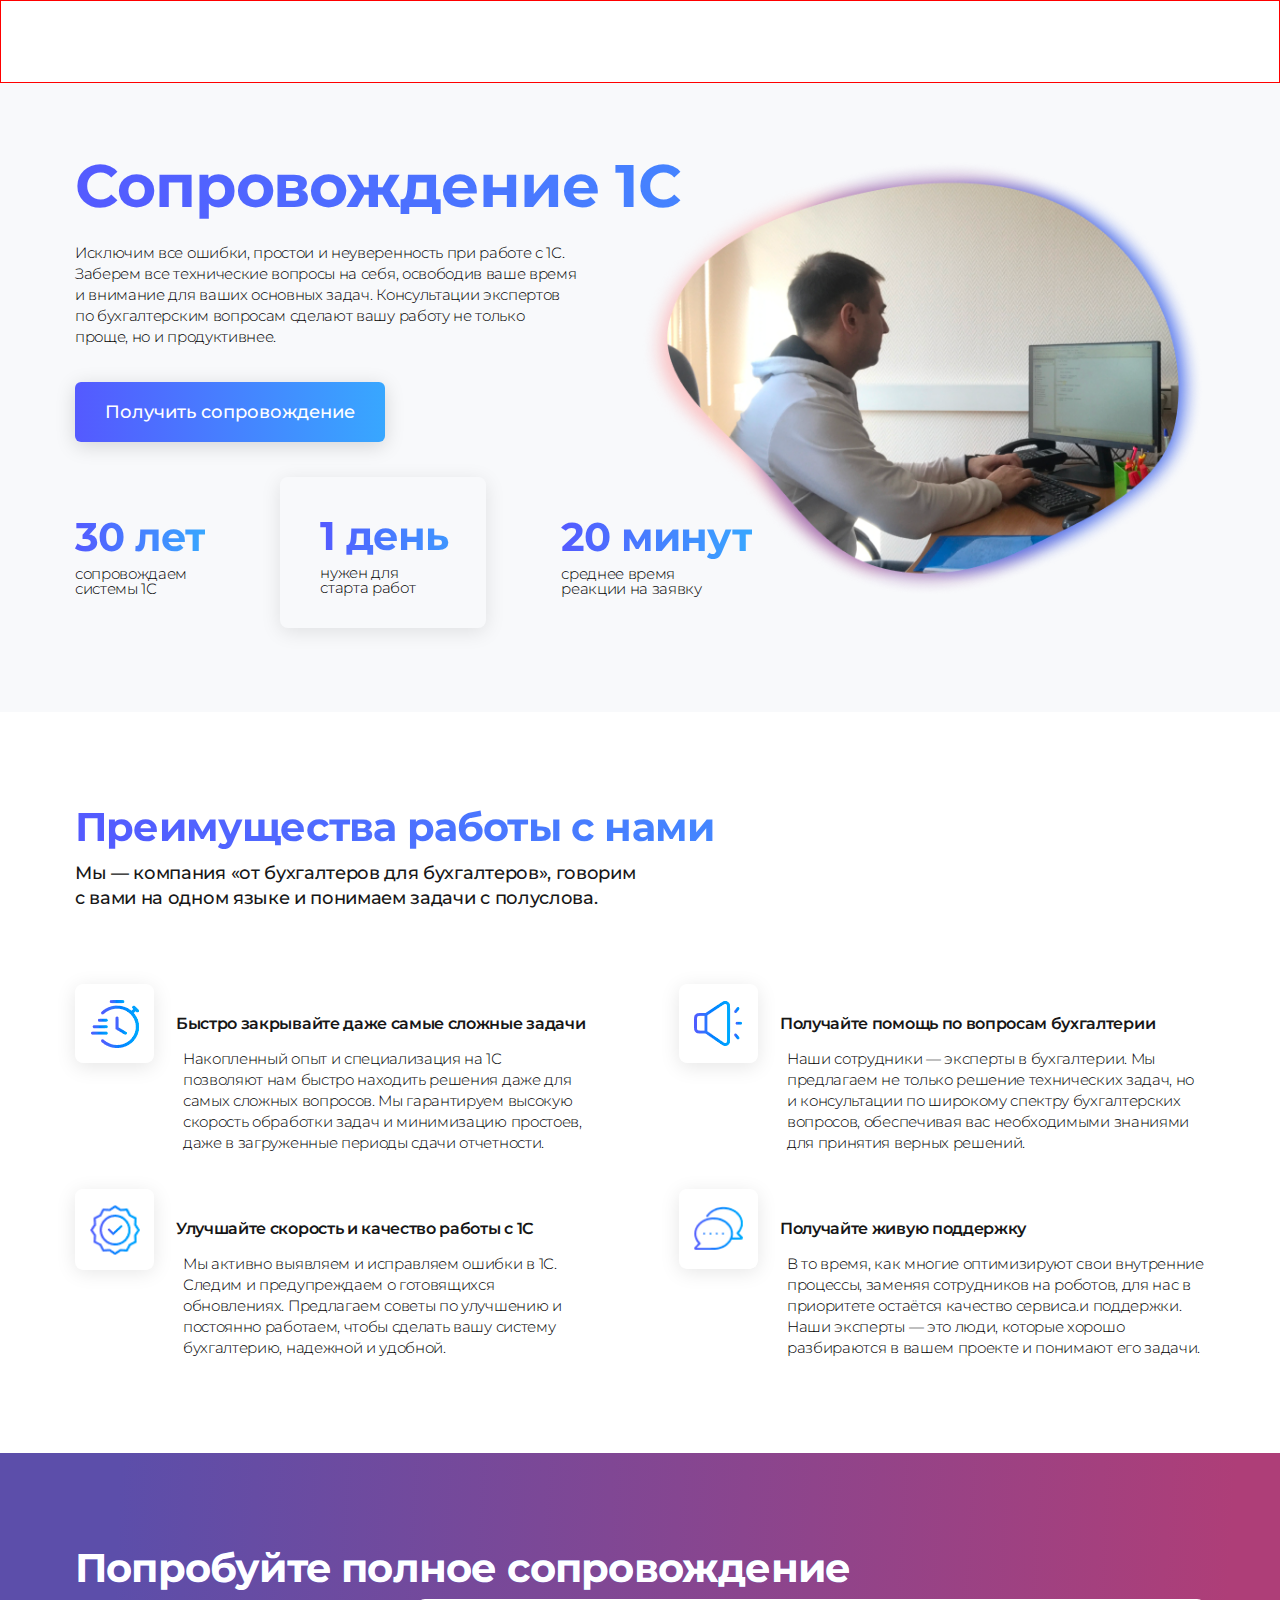
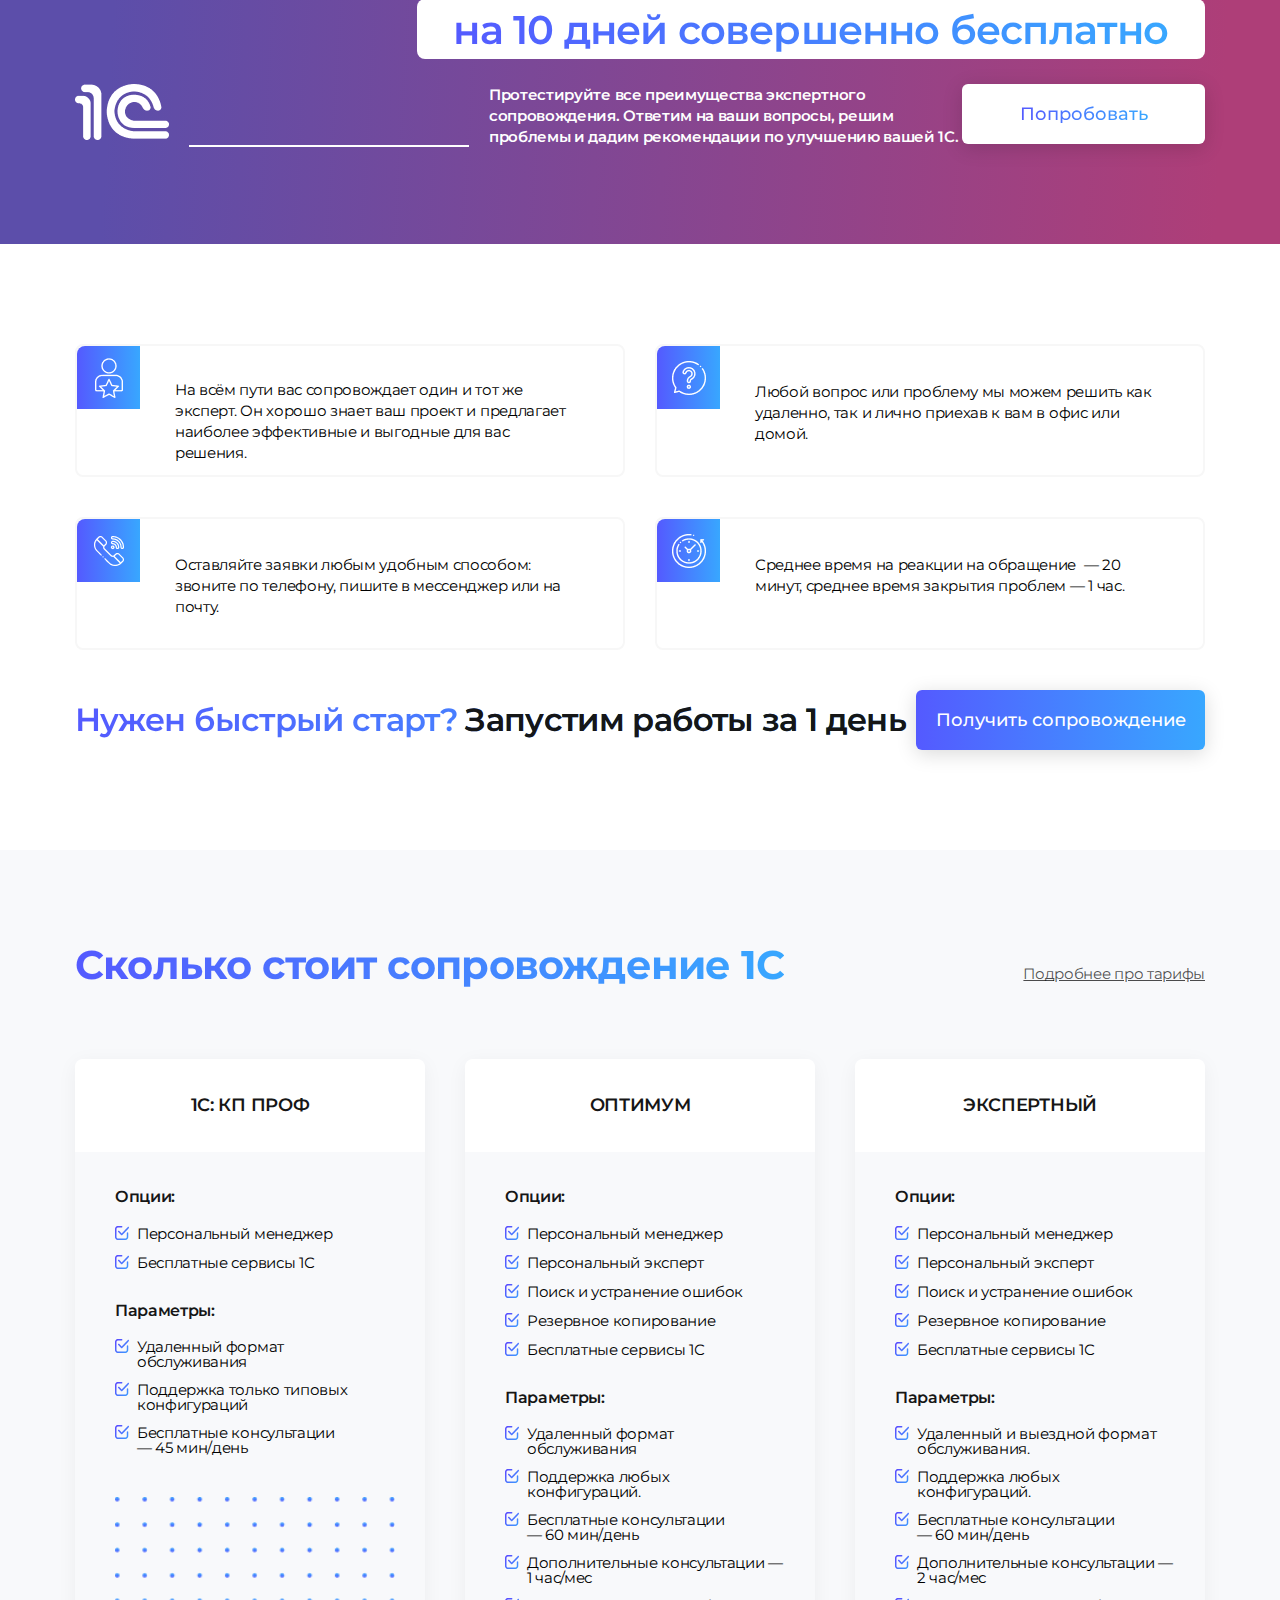
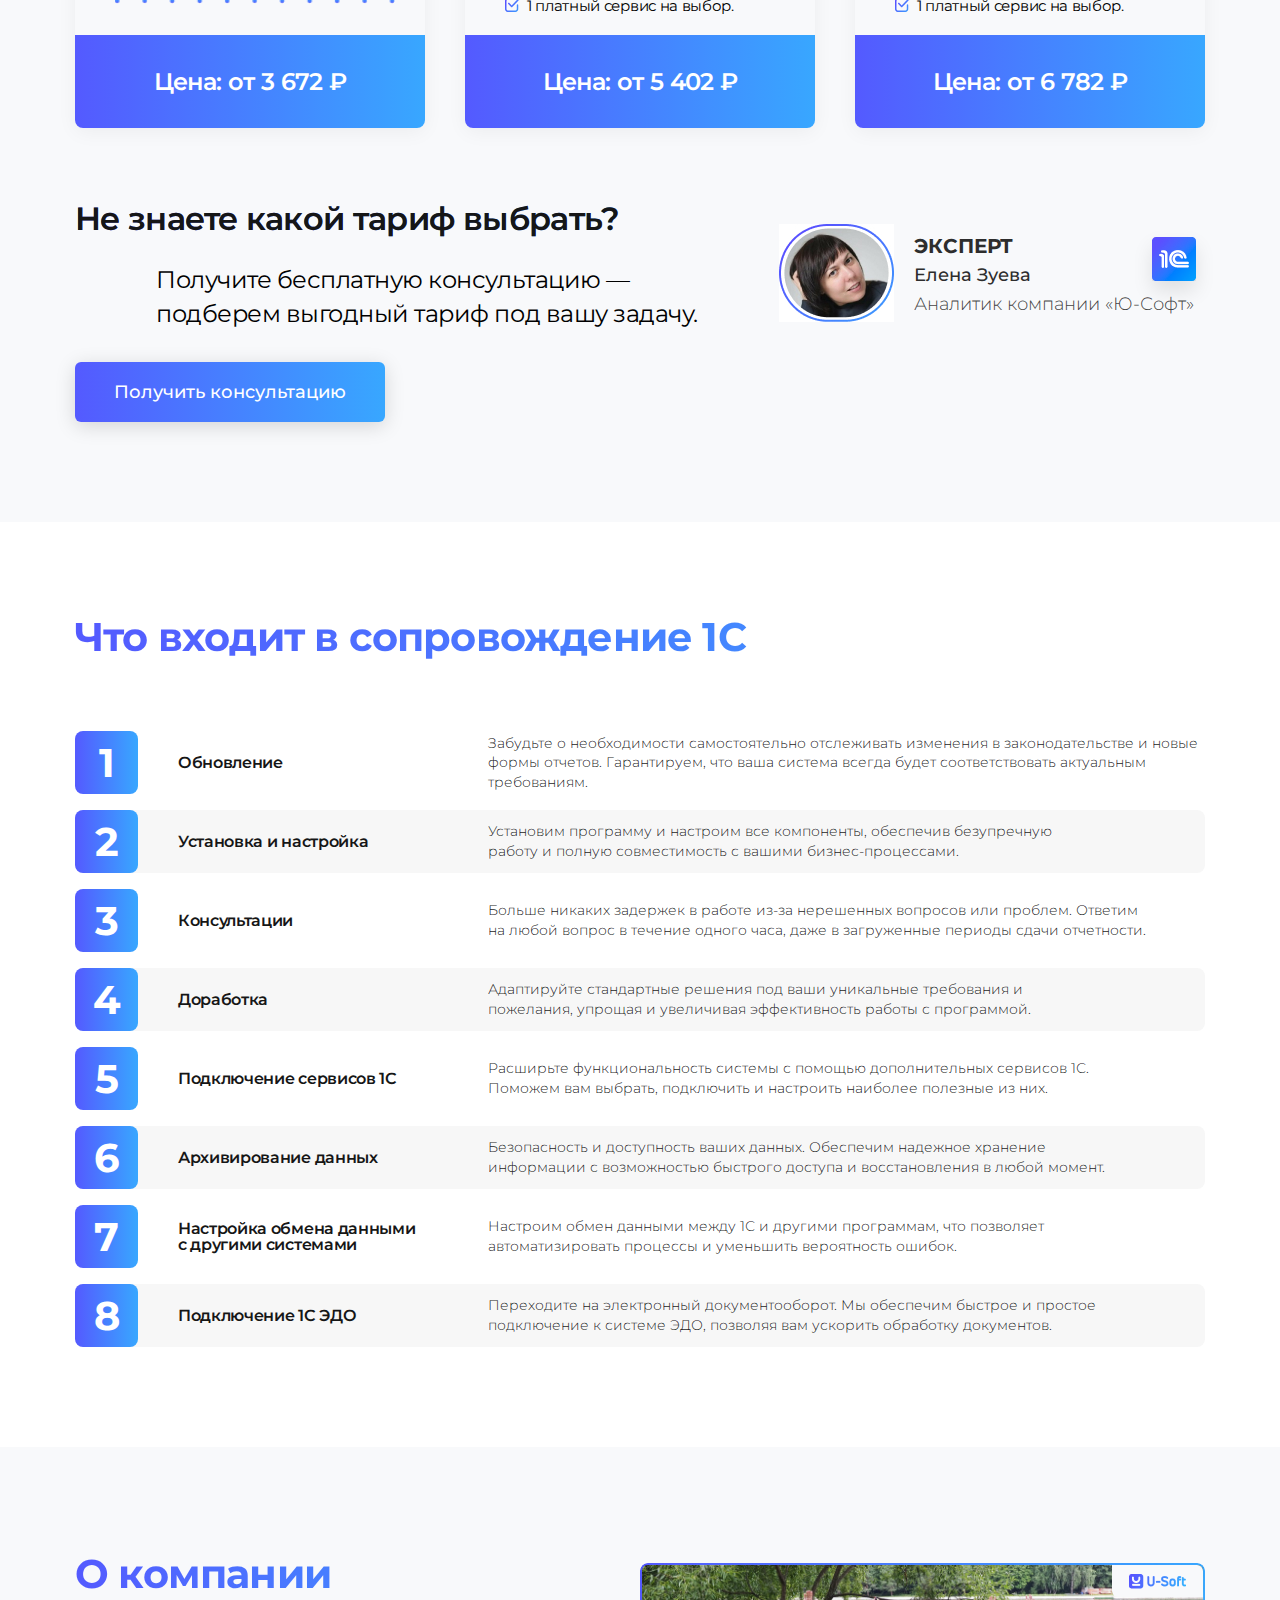
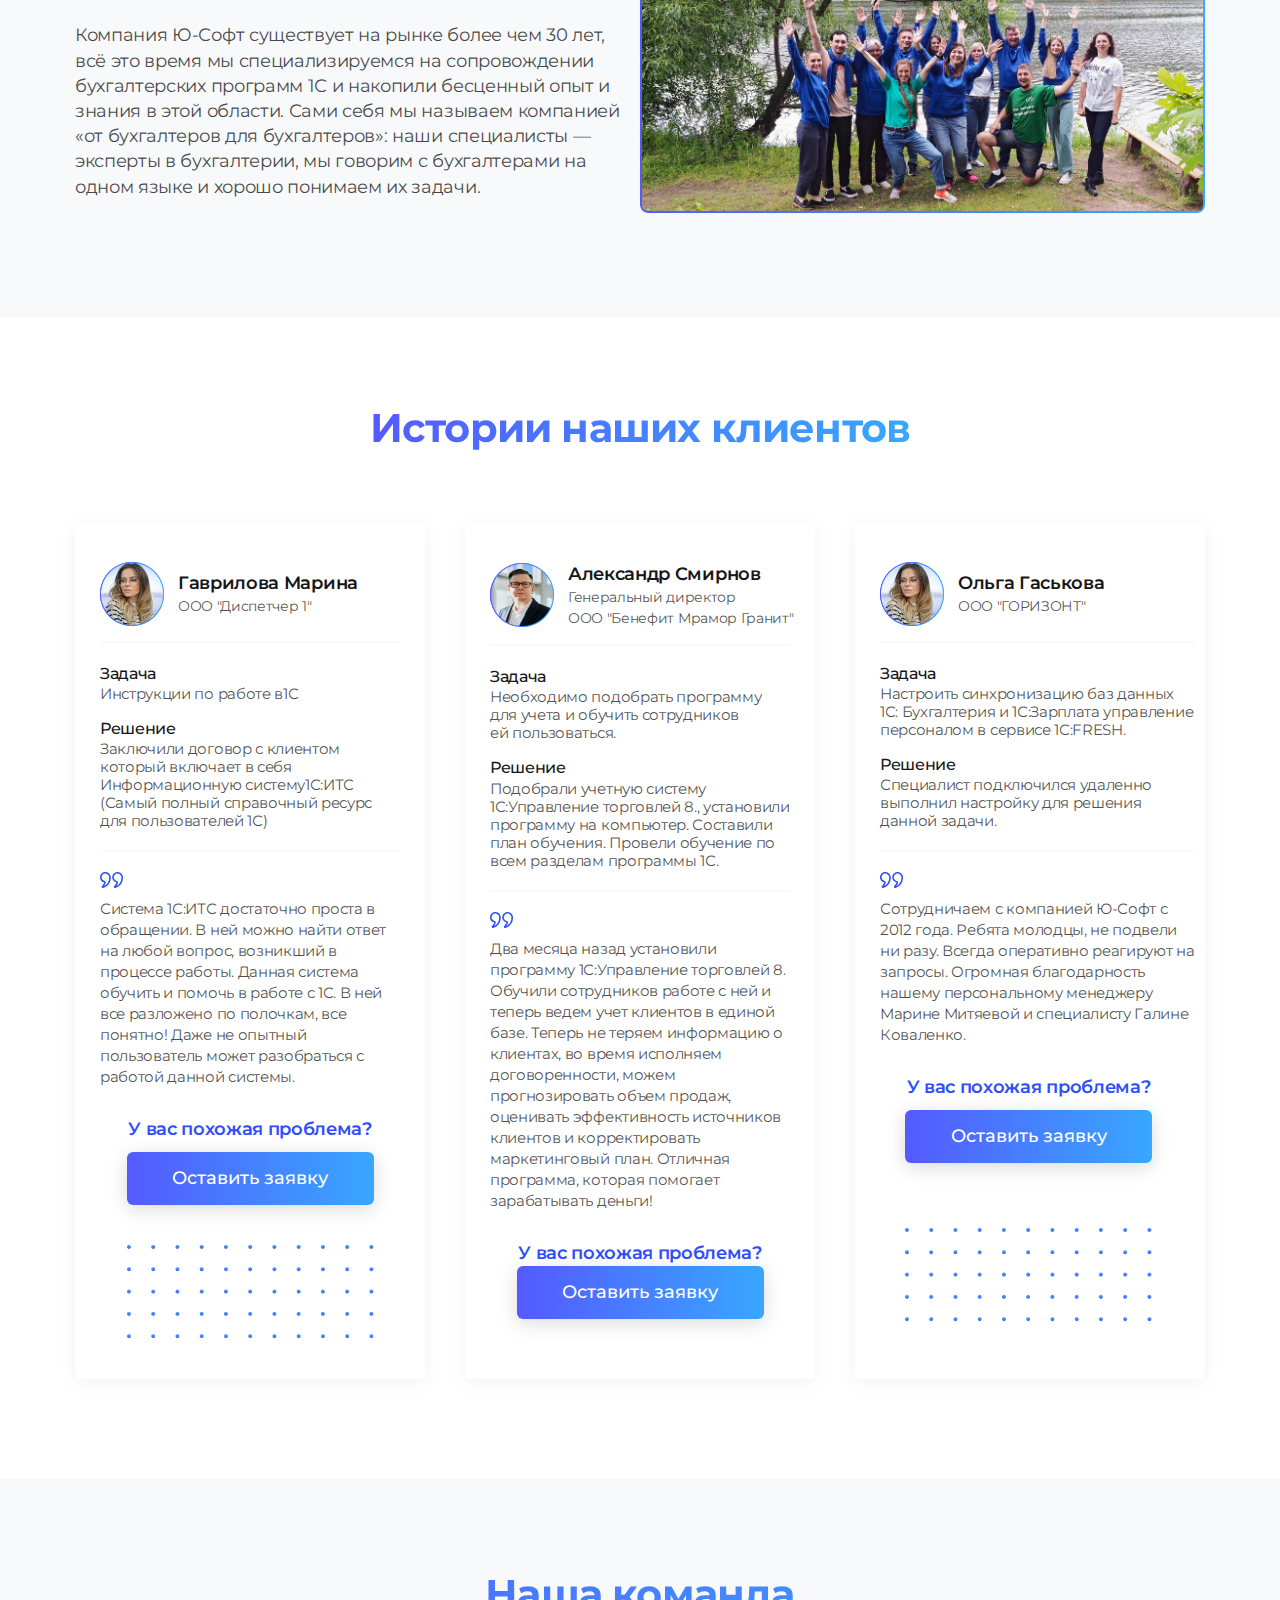
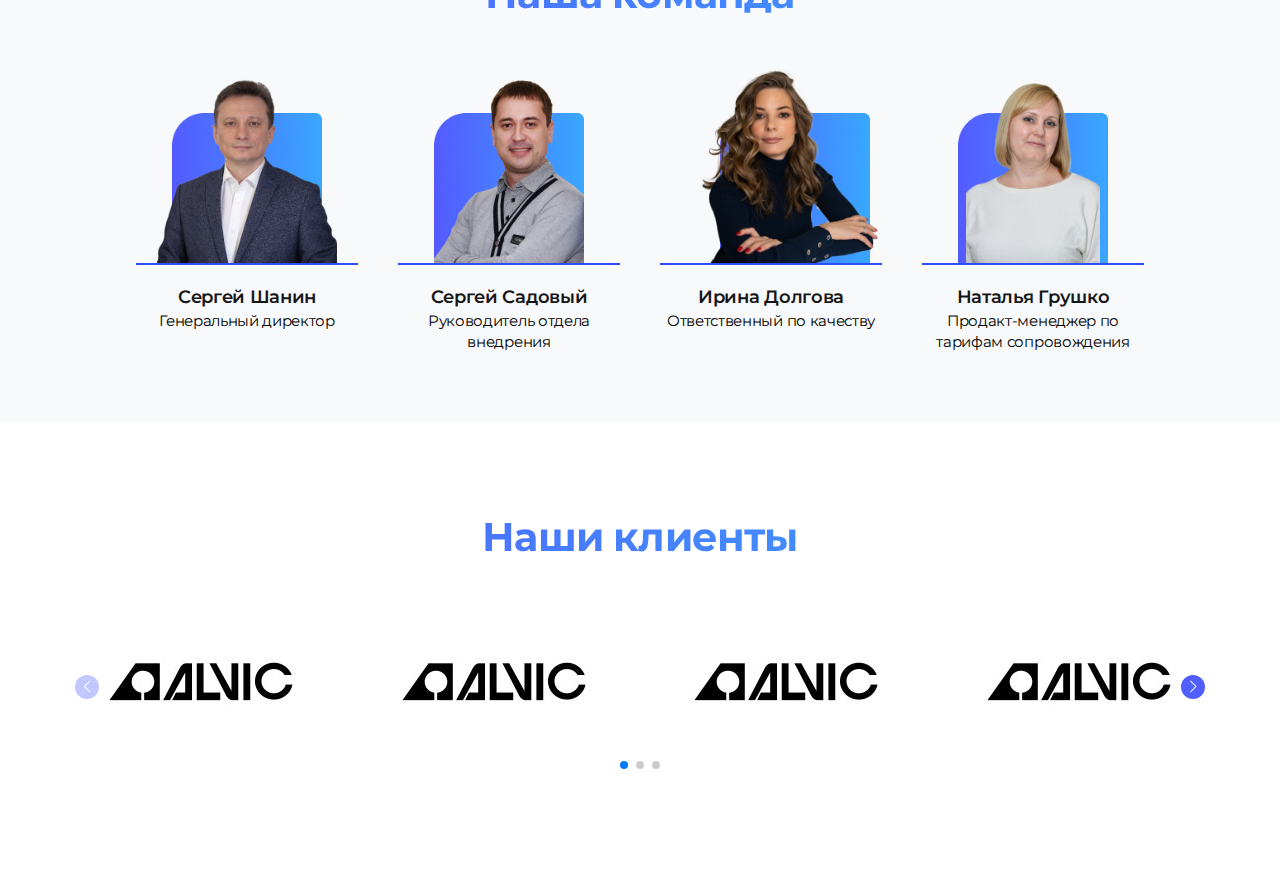
==== commit 13da7e5f: "daw" ====
--- a/index.html
+++ b/index.html
@@ -798,15 +798,42 @@
             </div>
           </div>
         </section>
-        <!-- <section class="n-clients">
+        <section class="n-clients">
           <div class="n-container">
             <div class="n-clients__wrapper">
               <h2>Наши клиенты</h2>
               <div class="swiper n-clients-swiper">
                 <div class="swiper-wrapper">
-                  <div class="swiper-slide">Slide 1</div>
-                  <div class="swiper-slide">Slide 2</div>
-                  <div class="swiper-slide">Slide 3</div>
+                  <div class="swiper-slide">
+                    <div class="n-clients-slide">
+                      <img src="./images/log.jpg" alt="" />
+                    </div>
+                  </div>
+                  <div class="swiper-slide">
+                    <div class="n-clients-slide">
+                      <img src="./images/log.jpg" alt="" />
+                    </div>
+                  </div>
+                  <div class="swiper-slide">
+                    <div class="n-clients-slide">
+                      <img src="./images/log.jpg" alt="" />
+                    </div>
+                  </div>
+                  <div class="swiper-slide">
+                    <div class="n-clients-slide">
+                      <img src="./images/log.jpg" alt="" />
+                    </div>
+                  </div>
+                  <div class="swiper-slide">
+                    <div class="n-clients-slide">
+                      <img src="./images/log.jpg" alt="" />
+                    </div>
+                  </div>
+                  <div class="swiper-slide">
+                    <div class="n-clients-slide">
+                      <img src="./images/log.jpg" alt="" />
+                    </div>
+                  </div>
                 </div>
                 <div class="swiper-pagination"></div>
                 <div class="swiper-button-prev n-clients-prev"></div>
@@ -814,7 +841,7 @@
               </div>
             </div>
           </div>
-        </section> -->
+        </section>
       </main>
     </div>
     <script src="https://cdn.jsdelivr.net/npm/swiper@11/swiper-bundle.min.js"></script>
--- a/css/index.css
+++ b/css/index.css
@@ -1098,6 +1098,7 @@
   padding-bottom: 100px;
   display: flex;
   flex-direction: column;
+  gap: 80px;
 }
 .n-clients__wrapper h2 {
   font-family: "Montserrat", sans-serif;
@@ -1112,8 +1113,21 @@
 }
 /*---swiper ---*/
 .swiper {
-  width: 1200px;
+  width: 100%;
+  height: 100%;
+}
+.n-clients-swiper {
+  max-width: 1220px;
+  width: 100%;
   height: 110px;
+  padding-bottom: 30px !important;
+}
+
+.n-clients-slide {
+  margin: 0 auto;
+  display: flex;
+  align-items: center;
+  justify-content: center;
 }
 .n-clients-prev,
 .n-clients-next {
@@ -1121,11 +1135,18 @@
   height: 24px !important;
   border-radius: 50% !important;
   background: #525fff !important;
+  top: 40% !important;
 }
 .n-clients-prev::after,
 .n-clients-next:after {
   color: #ffffff;
   font-size: 12px;
+}
+.n-clients-next {
+  right: var(--swiper-navigation-sides-offset, 0px) !important;
+}
+.n-clients-prev {
+  left: var(--swiper-navigation-sides-offset, 0px) !important;
 }
 /*---адартив---*/
 @media (max-width: 1296px) {
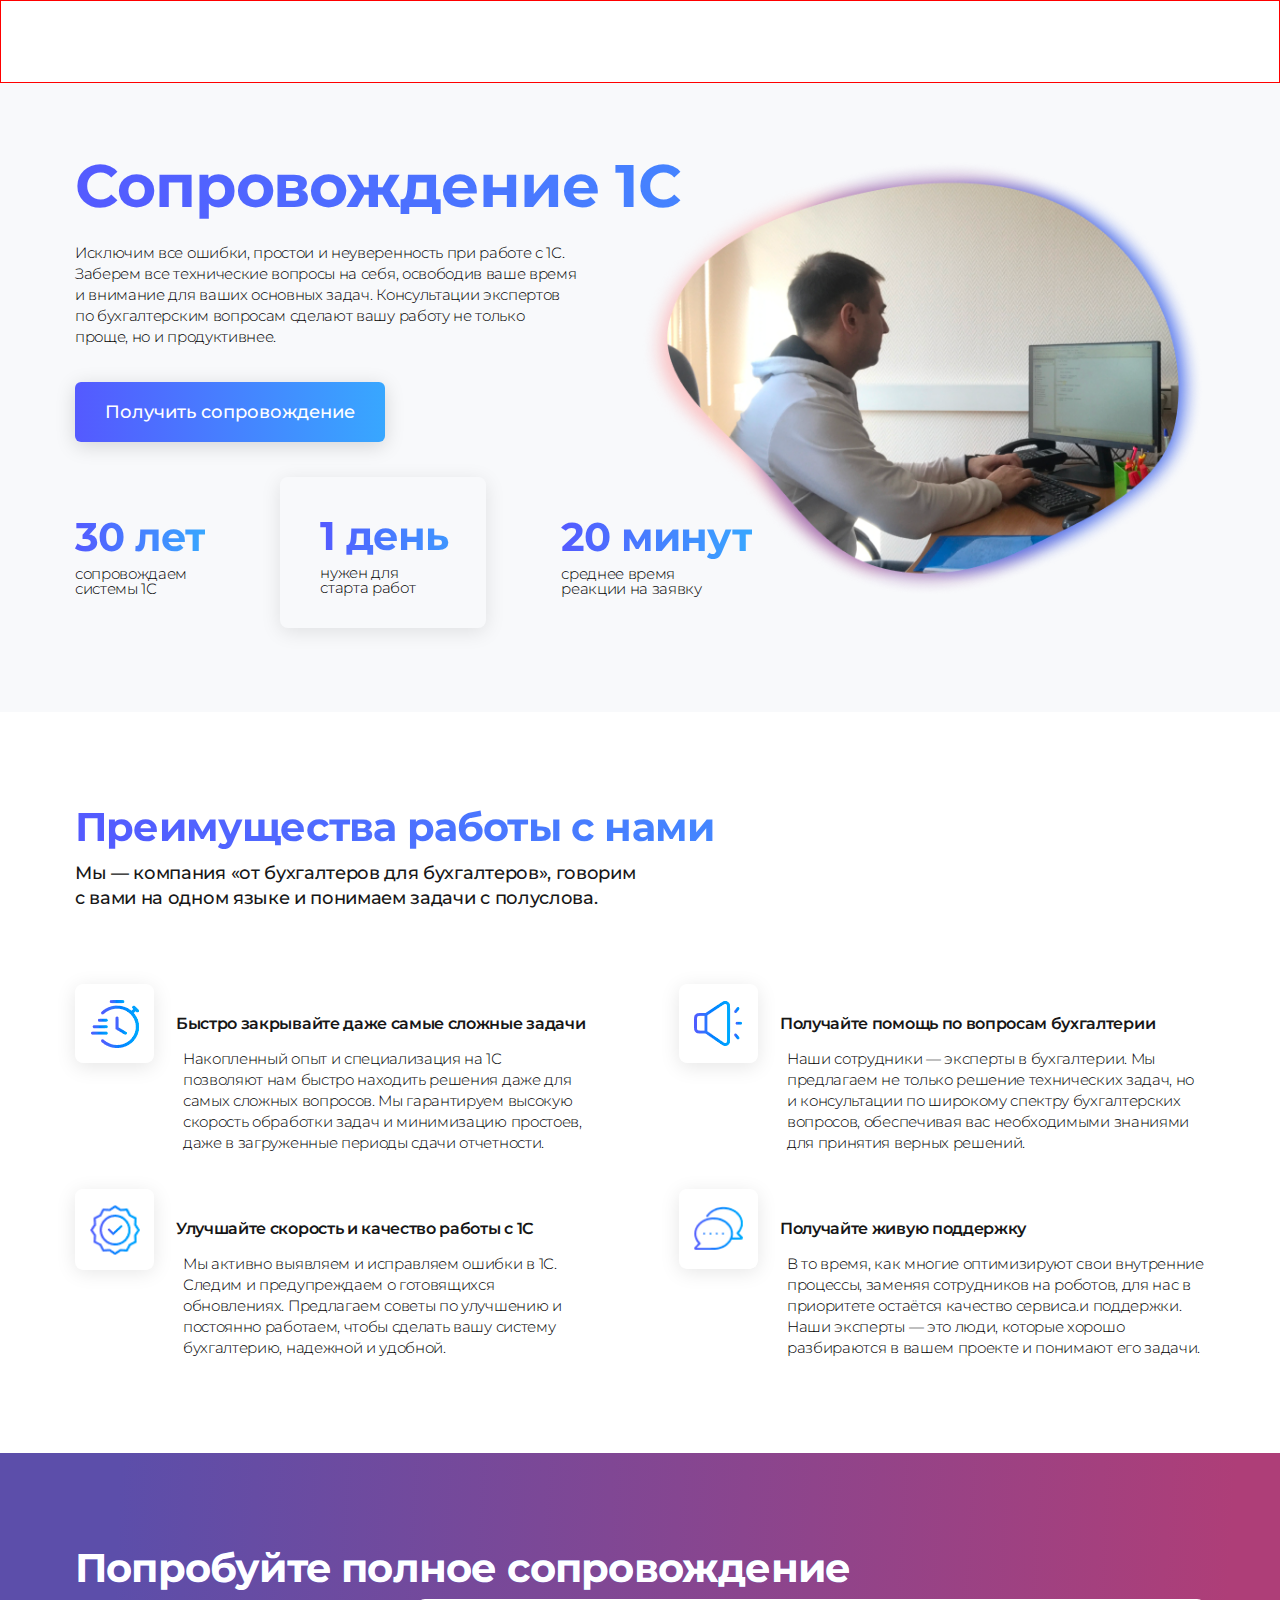
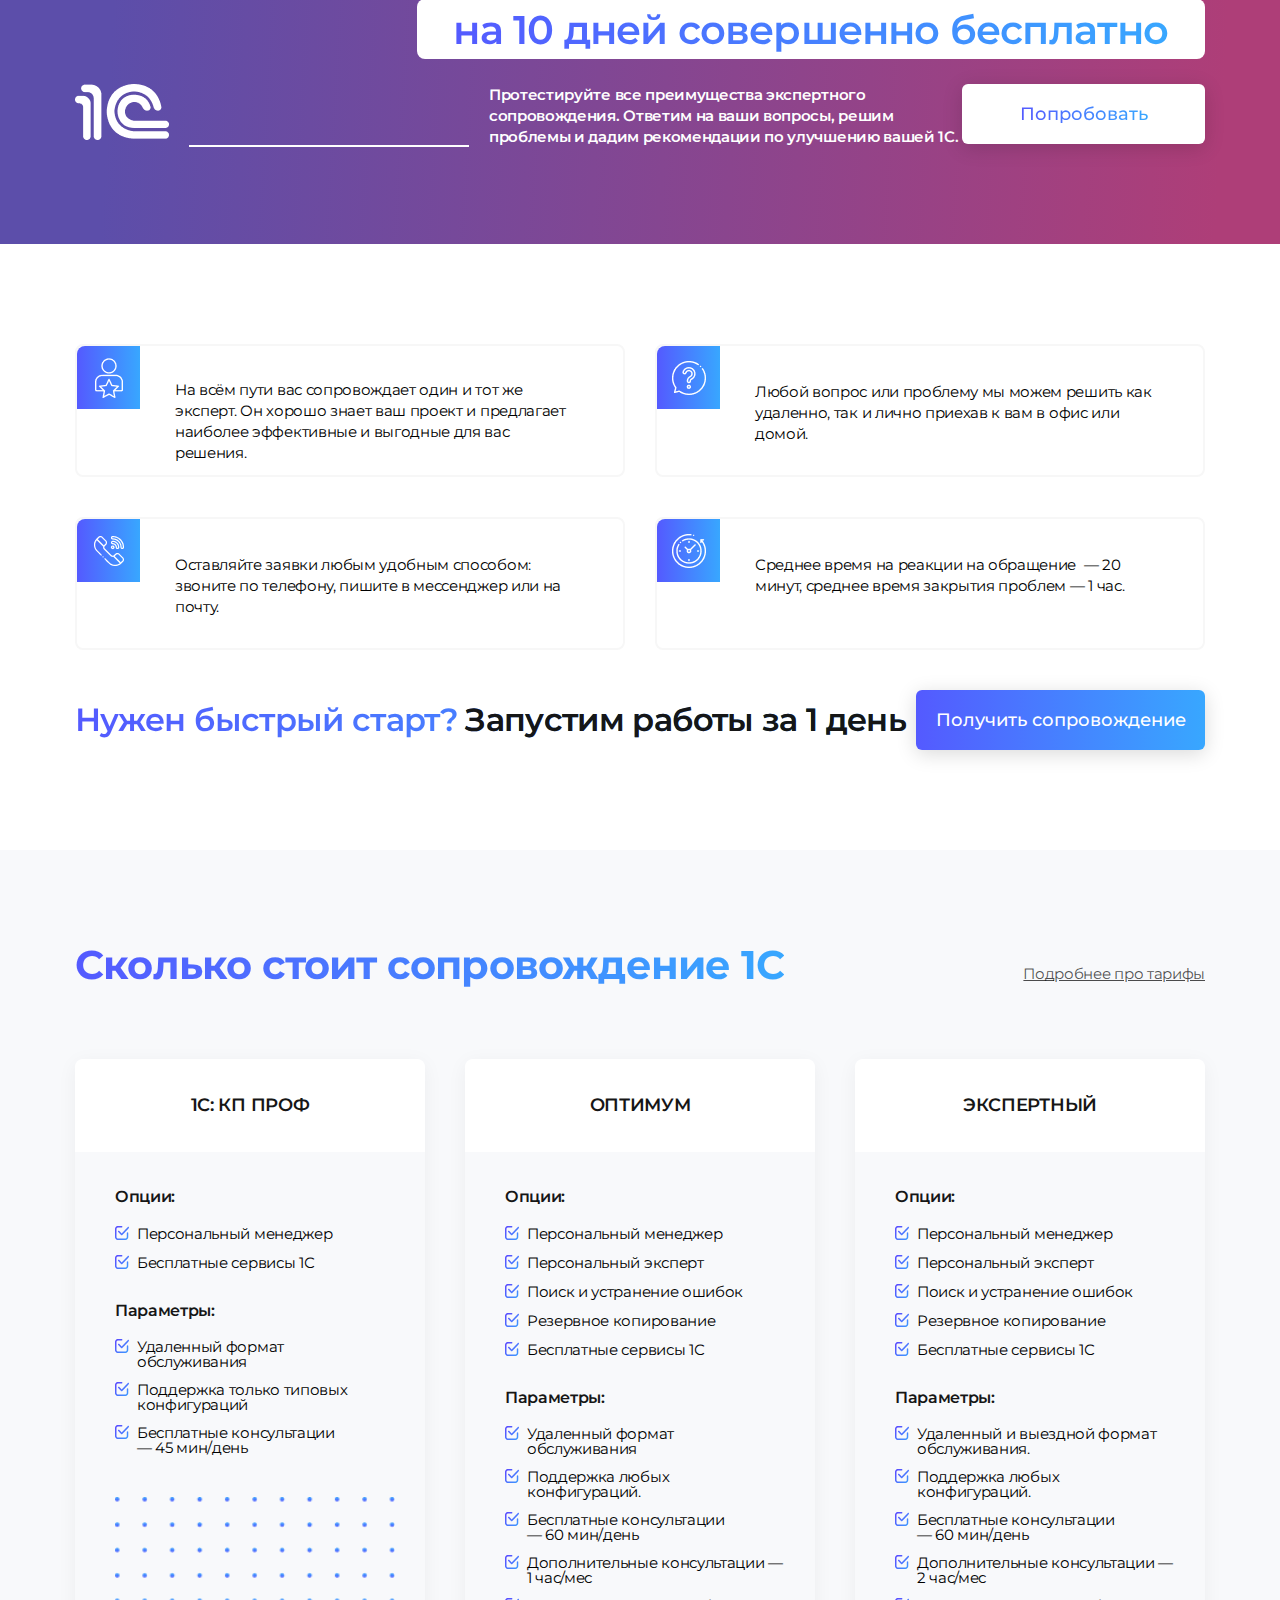
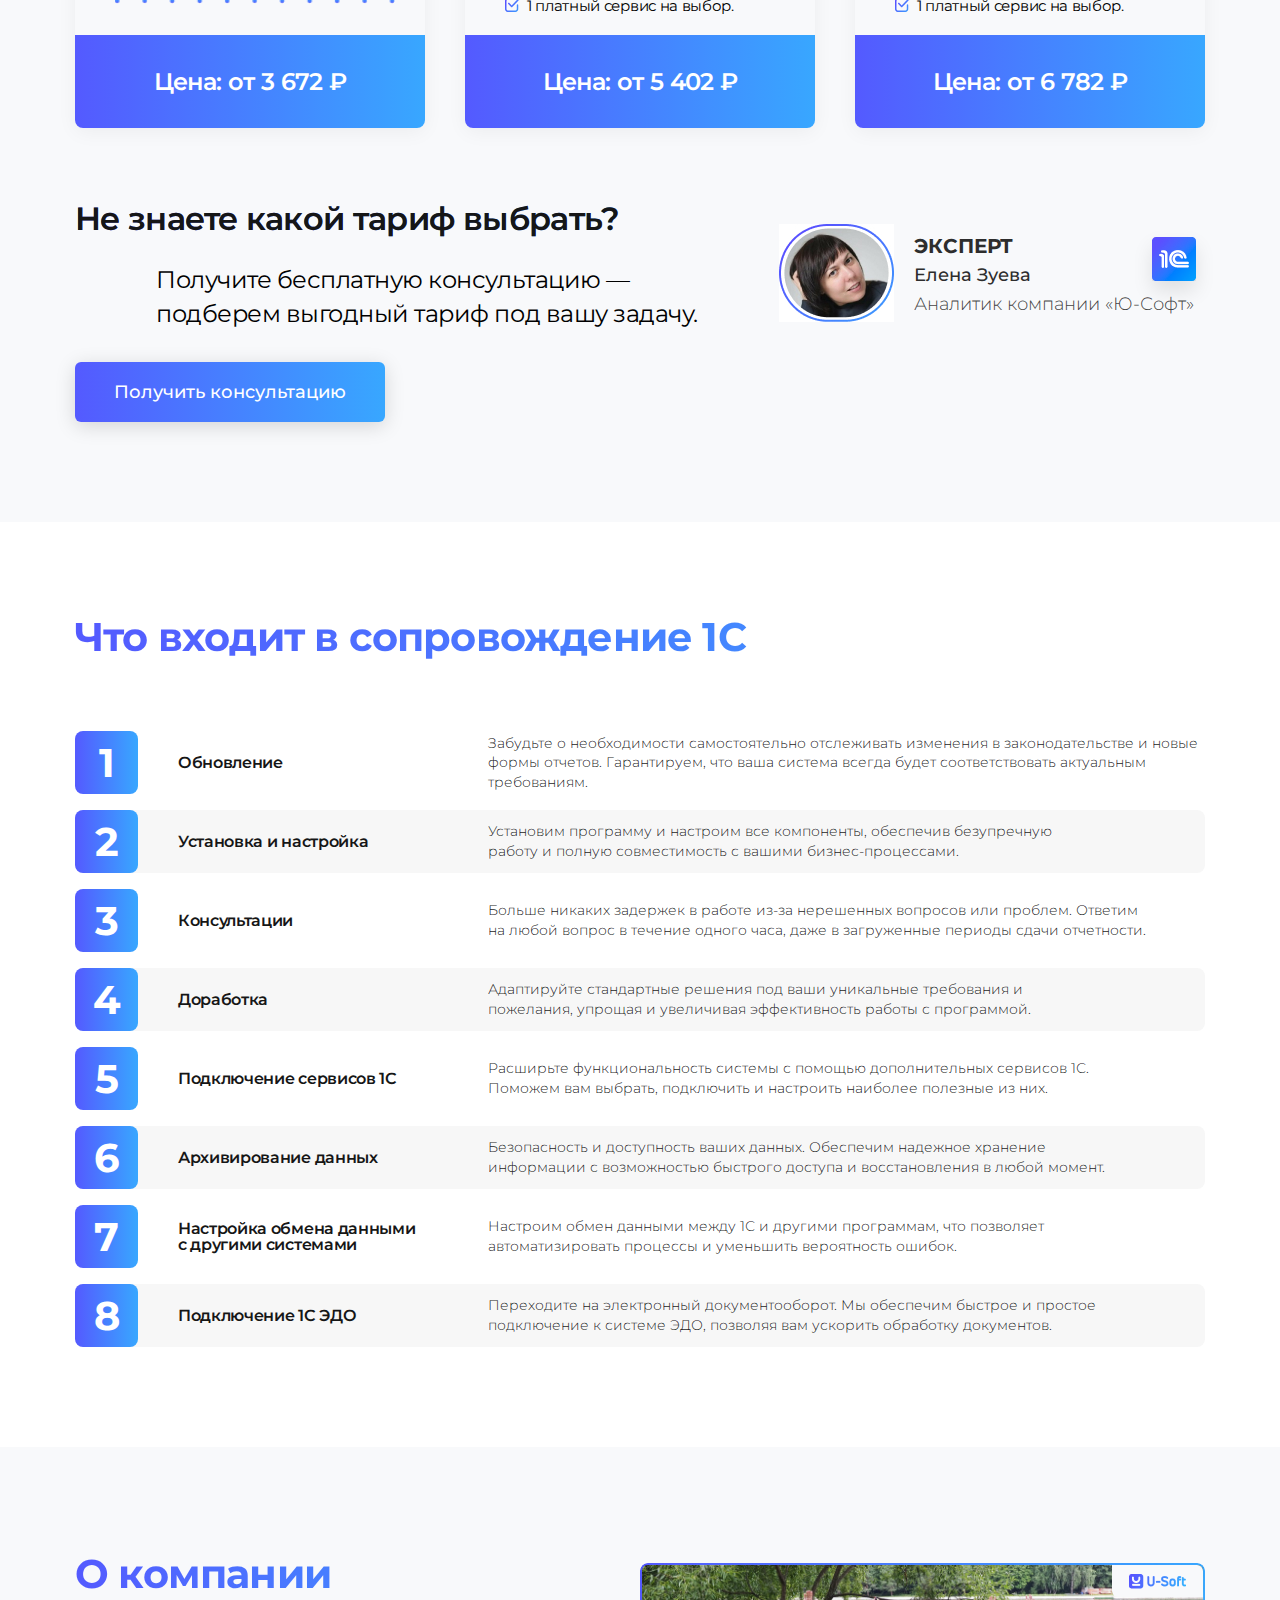
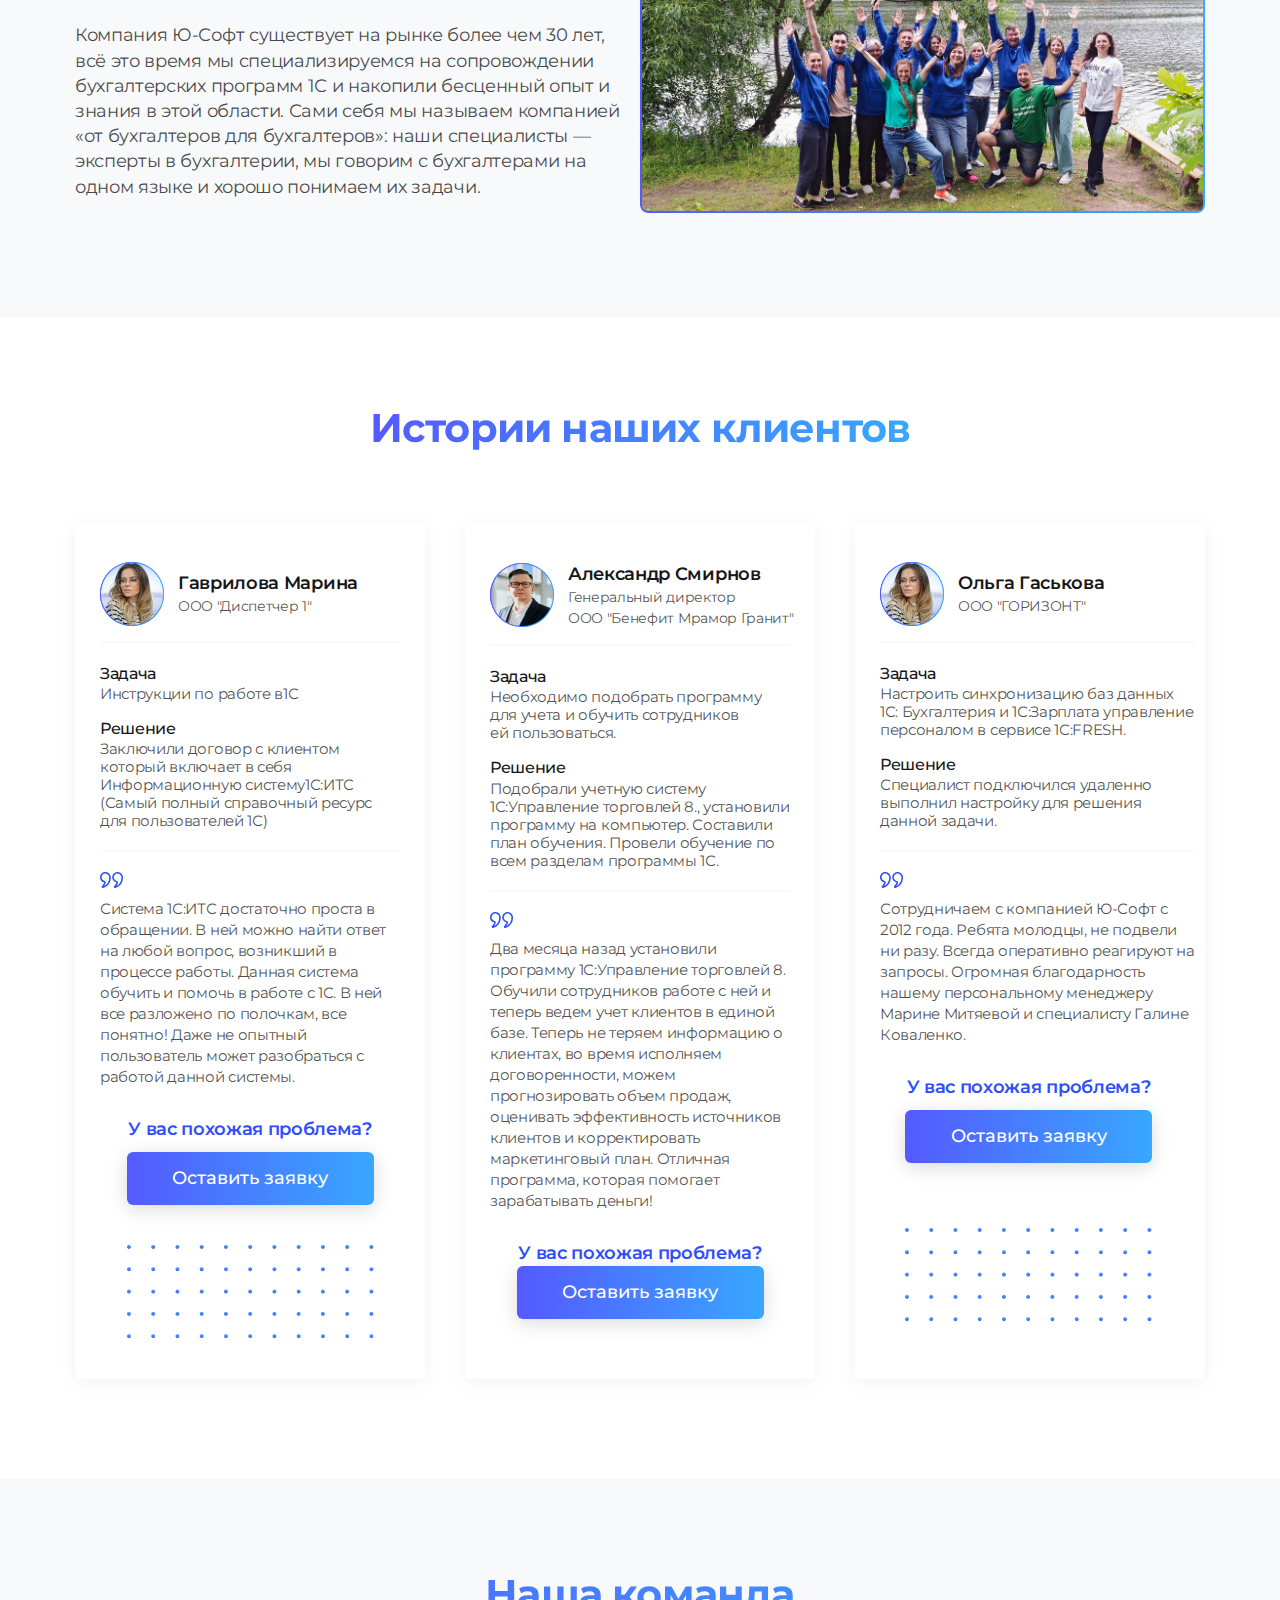
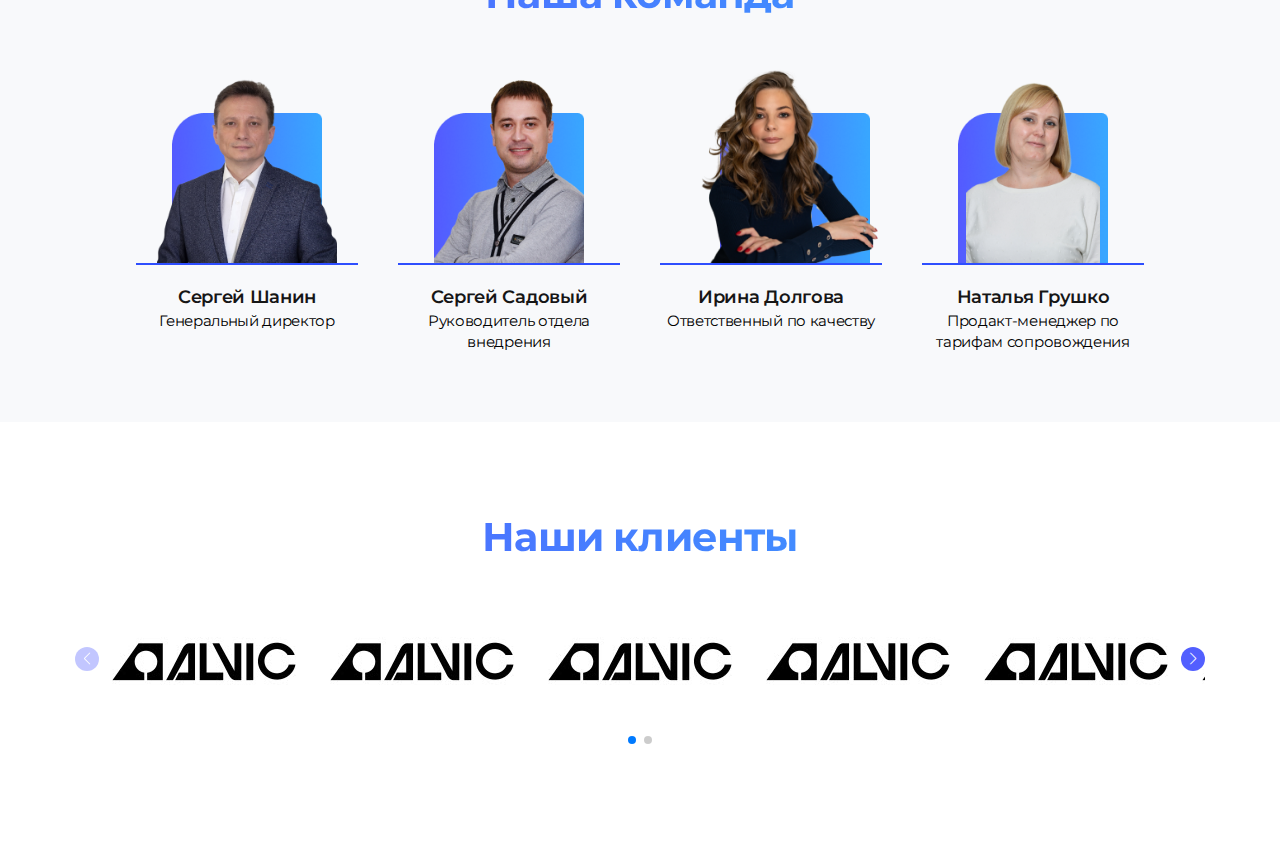
==== commit 443c5ba8: "dwa" ====
--- a/index.html
+++ b/index.html
@@ -835,7 +835,7 @@
                     </div>
                   </div>
                 </div>
-                <div class="swiper-pagination"></div>
+                <div class="swiper-pagination n-clients-pagination"></div>
                 <div class="swiper-button-prev n-clients-prev"></div>
                 <div class="swiper-button-next n-clients-next"></div>
               </div>
--- a/css/index.css
+++ b/css/index.css
@@ -1103,7 +1103,7 @@
 .n-clients__wrapper h2 {
   font-family: "Montserrat", sans-serif;
   font-weight: 700;
-  font-size: 40px;
+  font-size: clamp(32px, 5vw, 40px);
   letter-spacing: -0.05rem;
   background: linear-gradient(90deg, #545aff 0%, #38a7ff 100%);
   -webkit-background-clip: text;
@@ -1112,19 +1112,17 @@
   text-align: center;
 }
 /*---swiper ---*/
-.swiper {
-  width: 100%;
-  height: 100%;
-}
 .n-clients-swiper {
-  max-width: 1220px;
-  width: 100%;
-  height: 110px;
-  padding-bottom: 30px !important;
+  width: 100%;
+  height: 145px;
+  padding-left: 30px;
+  padding-right: 30px;
+  box-sizing: border-box;
 }
 
 .n-clients-slide {
   margin: 0 auto;
+  padding: 10px;
   display: flex;
   align-items: center;
   justify-content: center;
@@ -1983,6 +1981,9 @@
   .n-team__item-text {
     width: 222px;
   }
+  .n-clients__wrapper {
+    gap: 50px;
+  }
 }
 @media (max-width: 1024px) {
   .n-team__item-box {
@@ -1990,6 +1991,9 @@
   }
   .n-team__inner {
     overflow: hidden;
+  }
+  .n-clients__wrapper {
+    gap: 30px;
   }
 }
 @media (max-width: 1023px) {
@@ -1997,10 +2001,21 @@
     justify-content: flex-start;
     overflow: auto;
   }
+  .n-clients-next,
+  .n-clients-prev {
+    width: 20px !important;
+    height: 20px !important;
+  }
+  .n-clients-prev::after,
+  .n-clients-next:after {
+    color: #ffffff;
+    font-size: 10px;
+  }
 }
 @media (max-width: 600px) {
   .n-team__wrapper {
     padding-top: 55px;
+    padding-bottom: 55px;
   }
   .n-team__inner {
     margin-top: 15px;
@@ -2020,3 +2035,32 @@
     padding-top: 12px;
   }
 }
+/*---адартив n-clients---*/
+@media (max-width: 600px) {
+  .n-clients__wrapper {
+    padding-top: 35px;
+    padding-bottom: 25px;
+  }
+  .n-clients__wrapper {
+    gap: 30px;
+  }
+  .n-clients-next,
+  .n-clients-prev {
+    width: 16px !important;
+    height: 16px !important;
+  }
+  .n-clients-prev::after,
+  .n-clients-next:after {
+    color: #ffffff;
+    font-size: 8px;
+  }
+  .n-clients-slide {
+    width: 158px;
+  }
+  .n-clients-slide img {
+    width: 100%;
+  }
+  .n-clients-pagination {
+    bottom: var(--swiper-pagination-bottom, 29px) !important;
+  }
+}
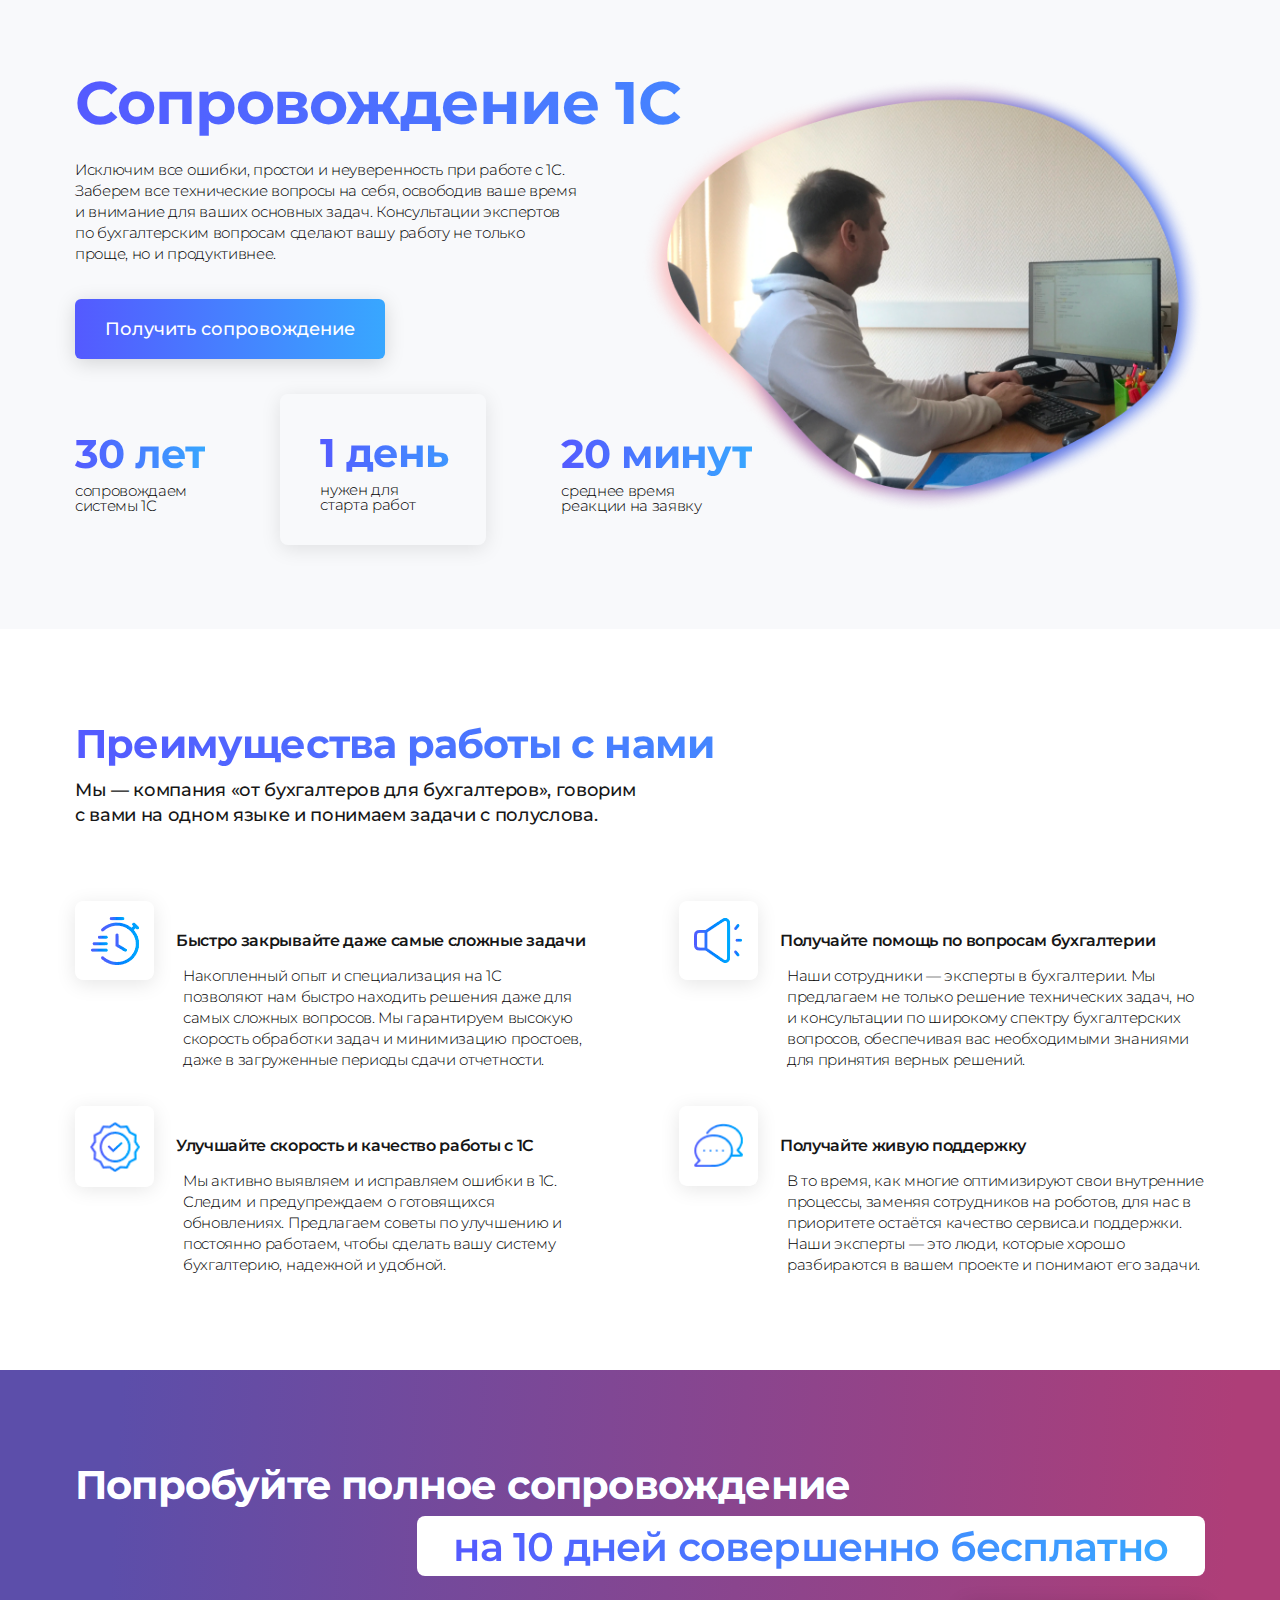
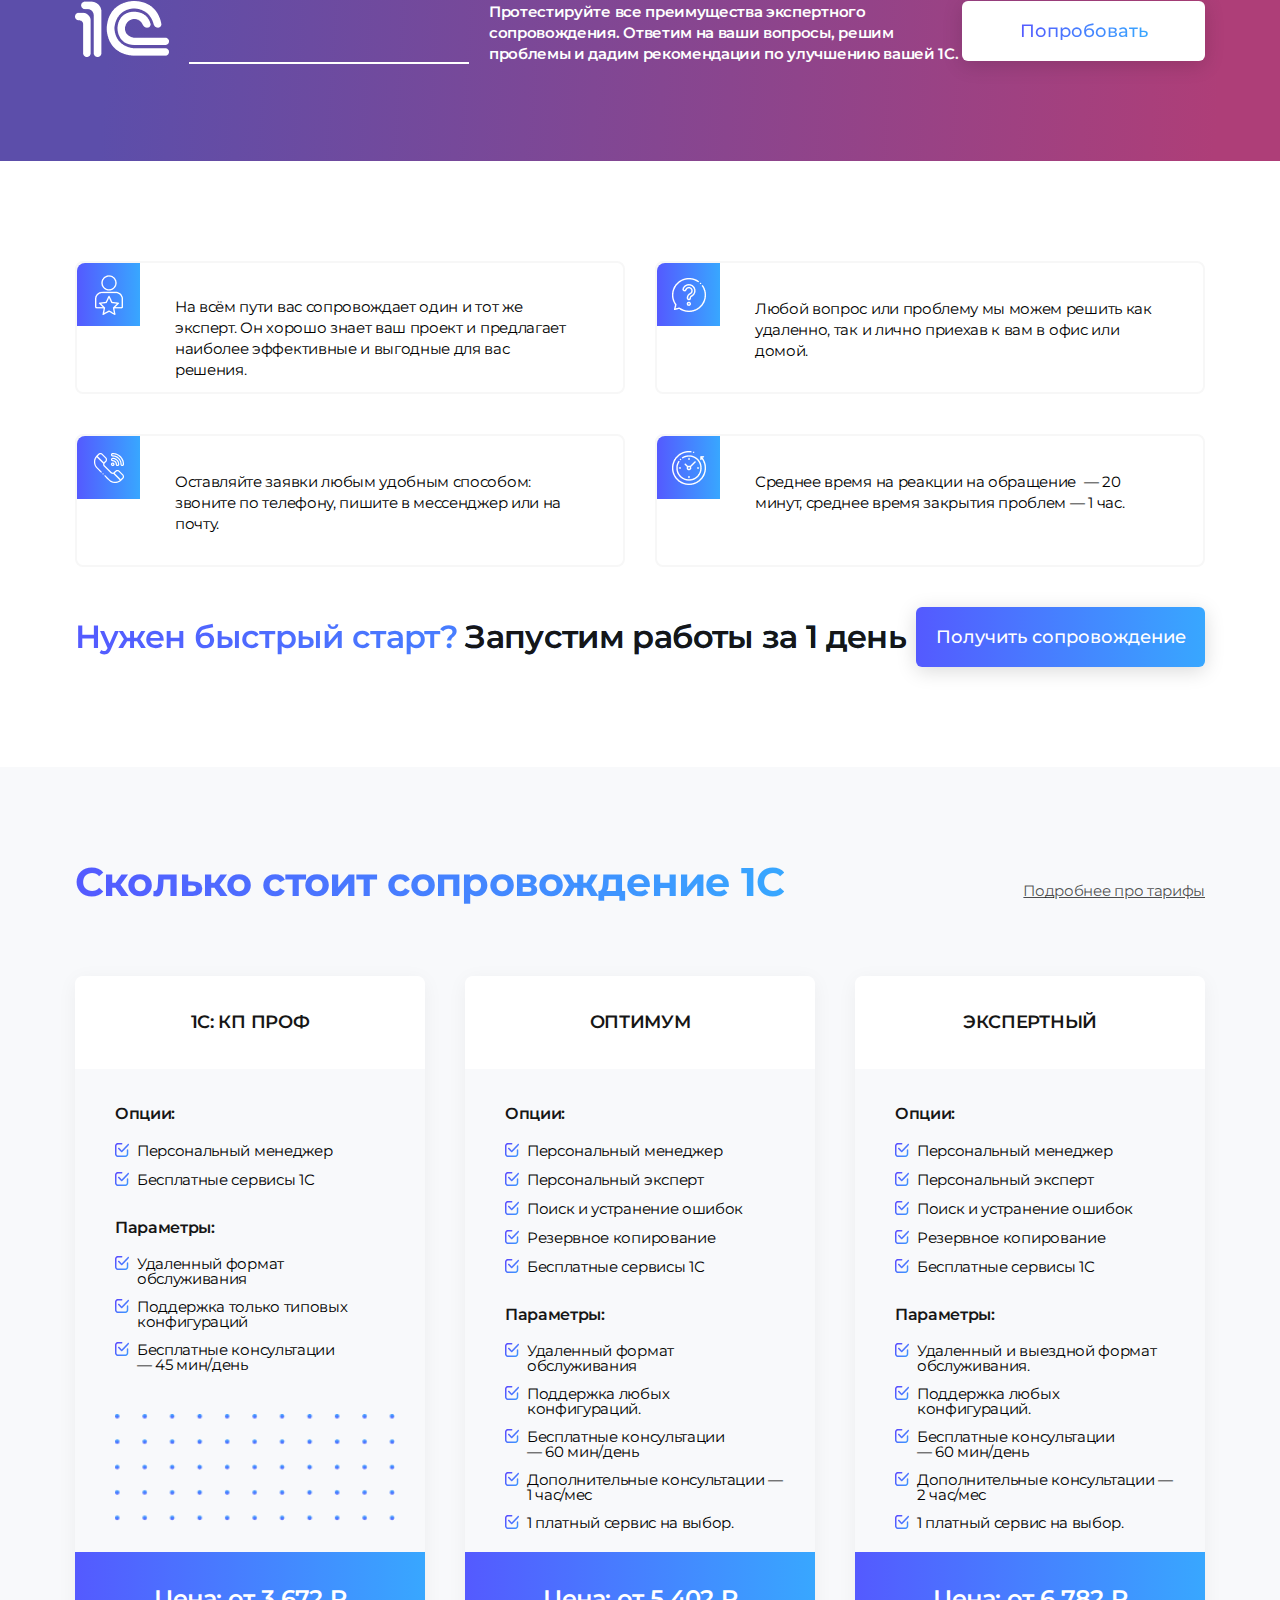
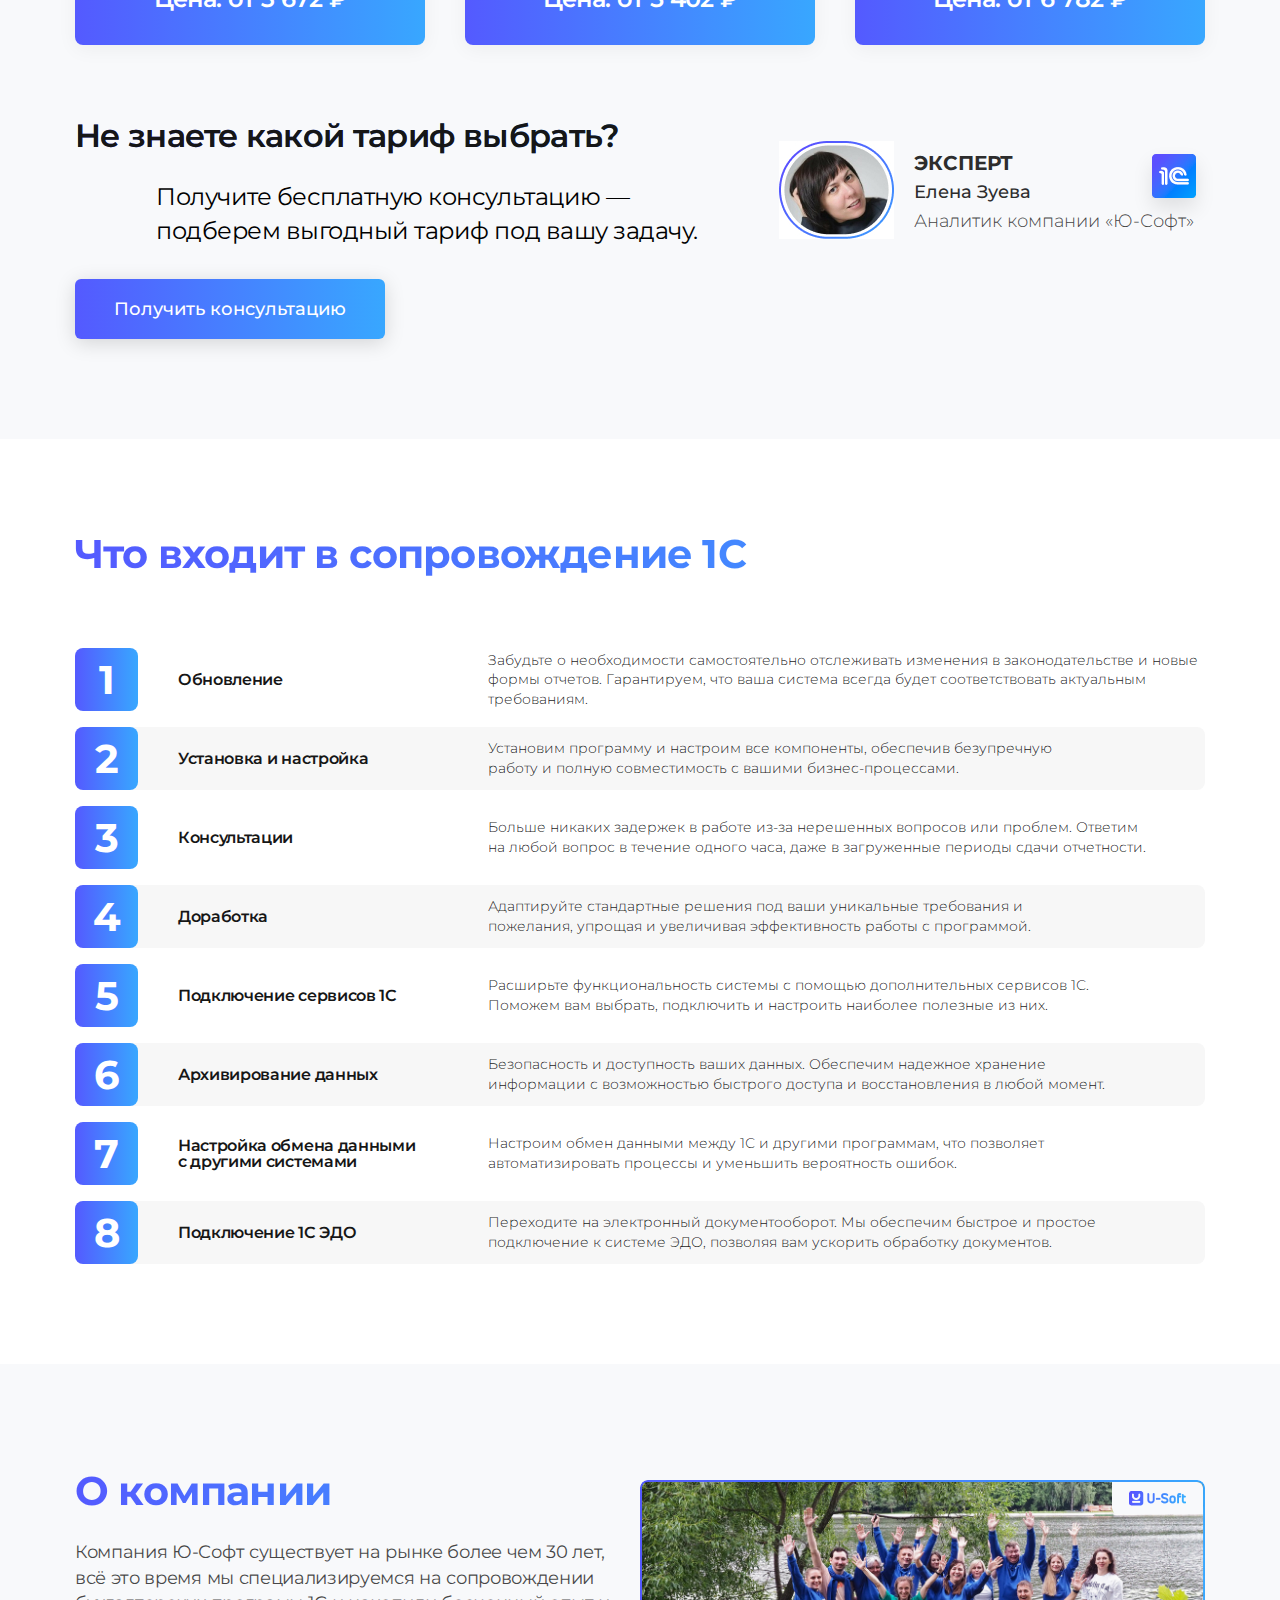
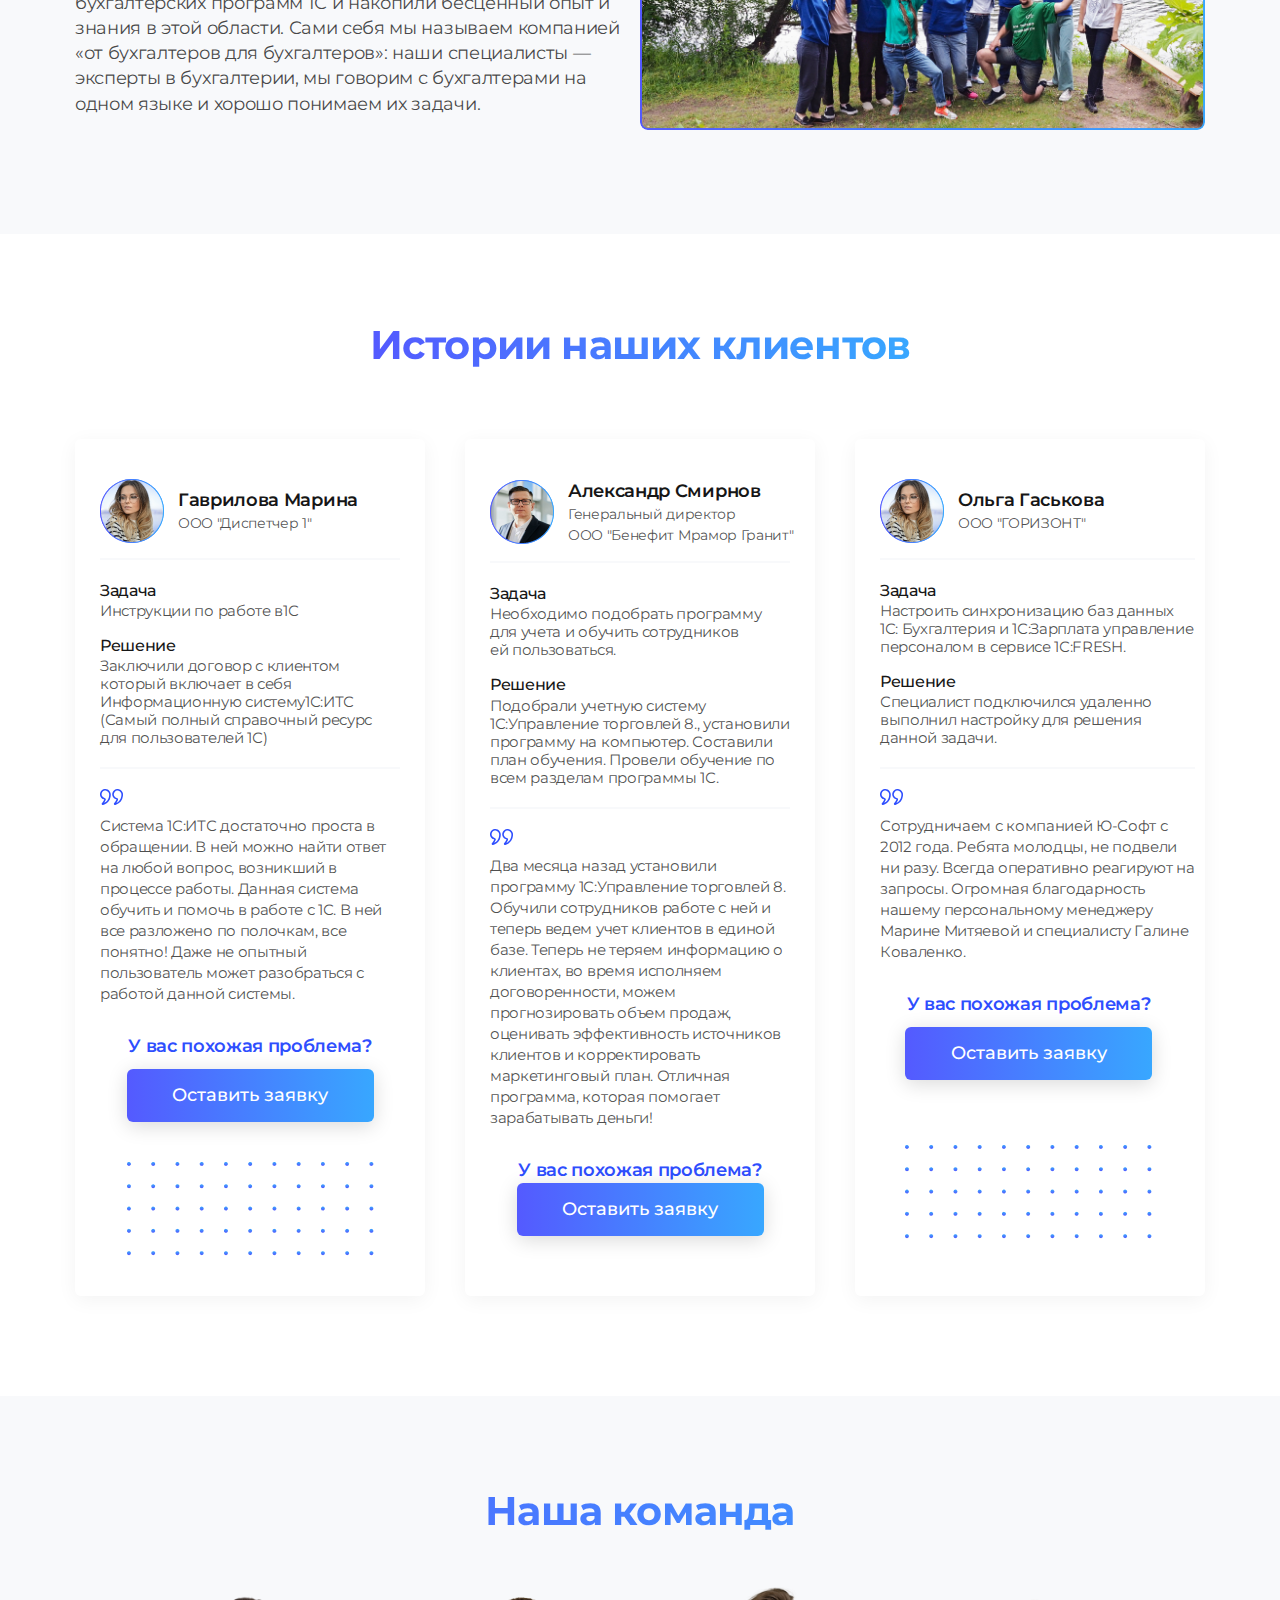
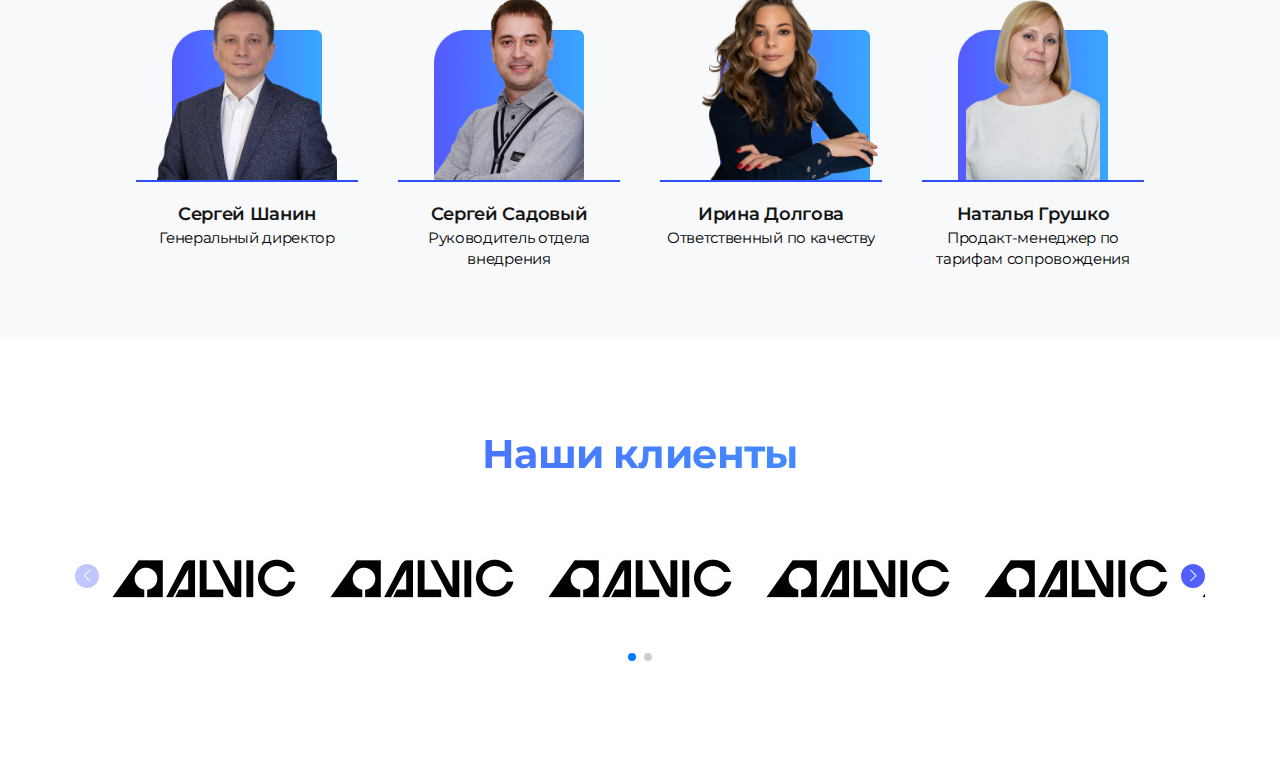
==== commit 00bc7b4b: "awd" ====
--- a/index.html
+++ b/index.html
@@ -12,7 +12,7 @@
   </head>
   <body>
     <div class="n-page">
-      <header style="height: 81px; border: 1px solid red"></header>
+      <header></header>
       <main class="n-content">
         <section class="n-promo">
           <div class="n-container">
@@ -843,6 +843,7 @@
           </div>
         </section>
       </main>
+      <footer></footer>
     </div>
     <script src="https://cdn.jsdelivr.net/npm/swiper@11/swiper-bundle.min.js"></script>
     <script src="./js/index.js"></script>
--- a/css/index.css
+++ b/css/index.css
@@ -25,62 +25,6 @@
   border: none;
   cursor: pointer;
 }
-/*---h1---*/
-/* h1 {
-  font-family: "Montserrat", sans-serif;
-  font-weight: 700;
-  font-size: clamp(32px, 5vw, 60px);
-  letter-spacing: -0.07rem;
-  background: linear-gradient(90deg, #545aff 0%, #38a7ff 100%);
-  -webkit-background-clip: text;
-  background-clip: text;
-  color: transparent;
-} */
-/* h2 {
-  font-family: "Montserrat", sans-serif;
-  font-weight: 700;
-  font-size: 40px;
-  letter-spacing: -0.05rem;
-  background: linear-gradient(90deg, #545aff 0%, #38a7ff 100%);
-  -webkit-background-clip: text;
-  background-clip: text;
-  color: transparent;
-} */
-/* h3 {
-  font-family: "Montserrat", sans-serif;
-  font-weight: 500;
-  font-size: 18px;
-  line-height: 25.2px;
-  letter-spacing: -0.02rem;
-  color: #161616;
-} */
-/* h4 {
-  font-family: "Montserrat", sans-serif;
-  font-weight: 600;
-  font-size: 16px;
-  line-height: 22.4px;
-  letter-spacing: -0.02rem;
-  color: #161616;
-} */
-/* h5 {
-  font-family: "Montserrat", sans-serif;
-  font-weight: 600;
-  font-size: 32px;
-  line-height: 48px;
-  letter-spacing: -0.04rem;
-  background: linear-gradient(90deg, #545aff 0%, #38a7ff 100%);
-  -webkit-background-clip: text;
-  background-clip: text;
-  color: transparent;
-} */
-
-/* p {
-  font-family: "Montserrat", sans-serif;
-  font-weight: 300;
-  font-size: 15px;
-  line-height: 21px;
-  letter-spacing: -0.02rem;
-} */
 .n-button {
   display: flex;
   align-items: center;
@@ -1889,7 +1833,7 @@
 }
 @media (max-width: 1109px) {
   .n-stories__item {
-    max-width: 40%;
+    max-width: 49%;
     padding: 22px 35px 40px 35px;
   }
   .n-stories__top-text h3 {
@@ -1907,7 +1851,15 @@
 }
 @media (max-width: 1000px) {
   .n-stories__item {
-    max-width: 350.34px;
+    max-width: 49%;
+  }
+  .n-button-2 {
+    margin-top: 9px;
+  }
+}
+@media (max-width: 767px) {
+  .n-stories__item {
+    max-width: 80%;
   }
 }
 @media (max-width: 600px) {
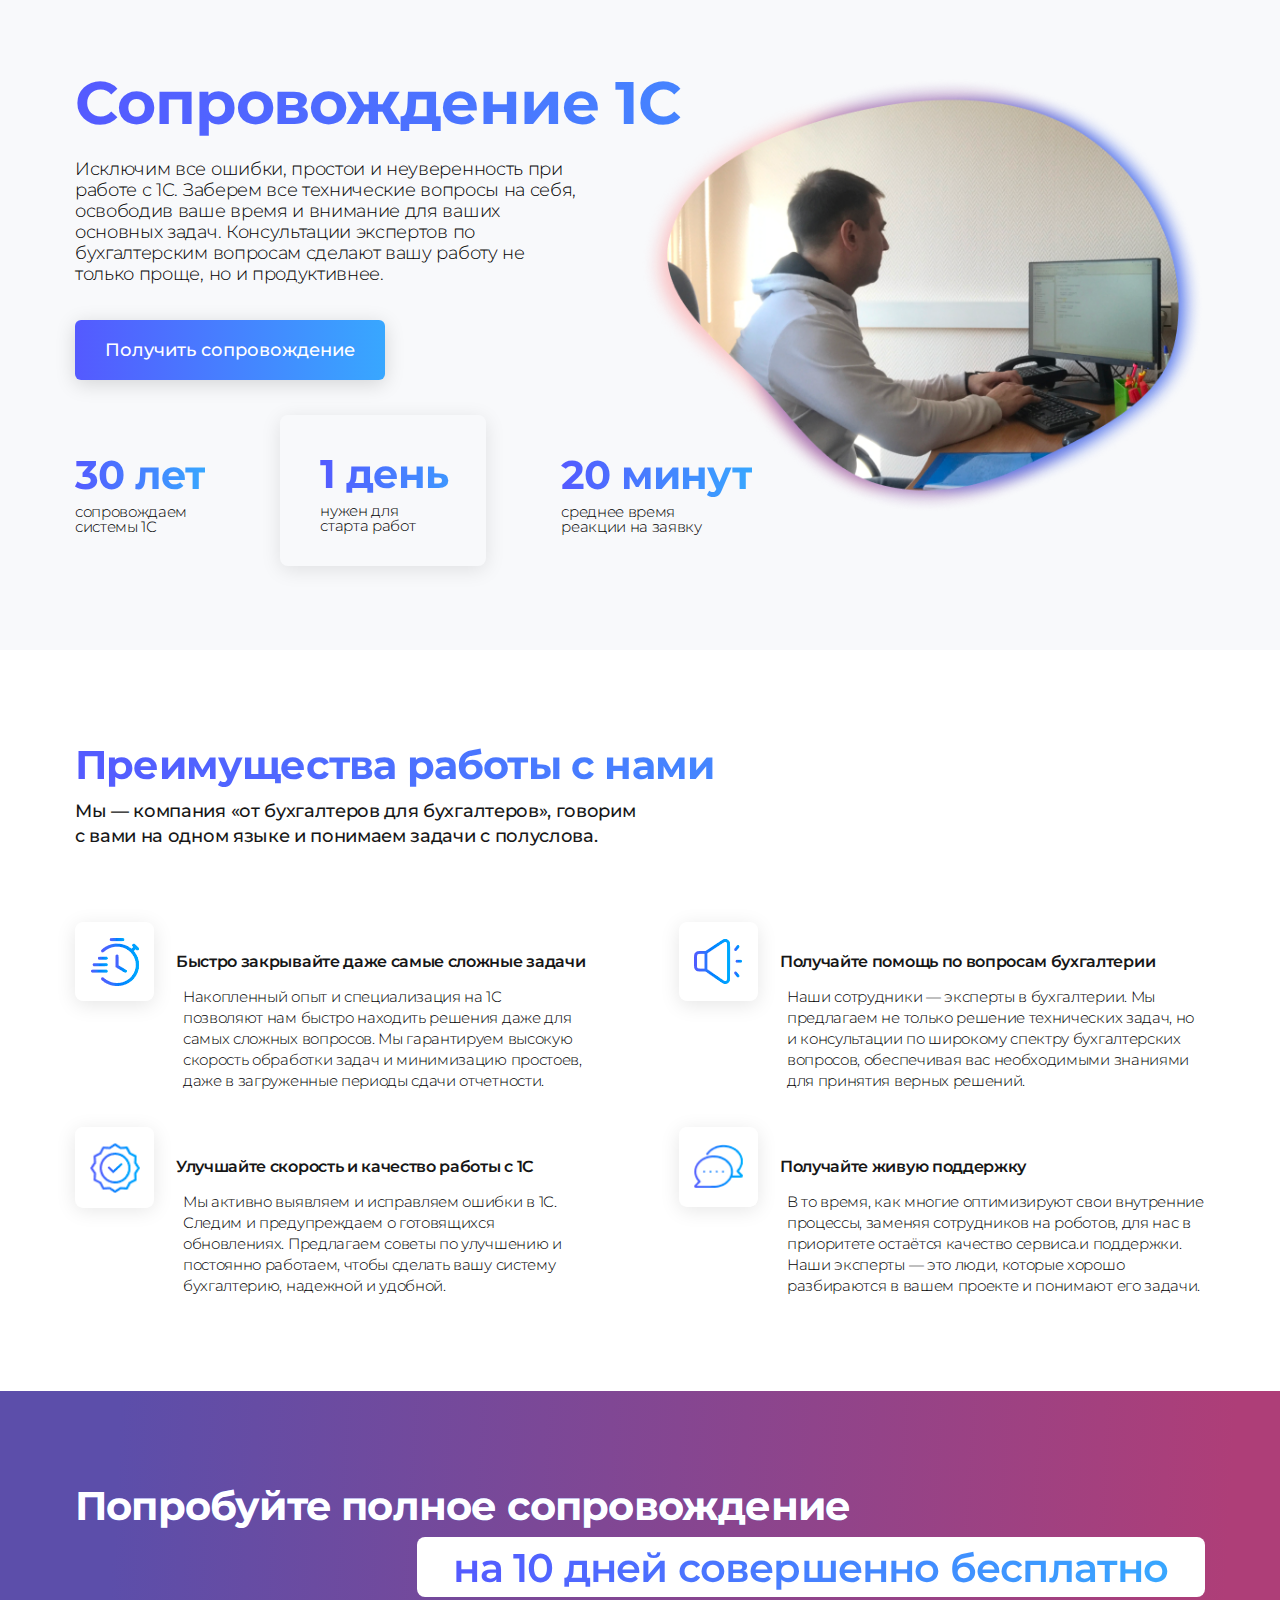
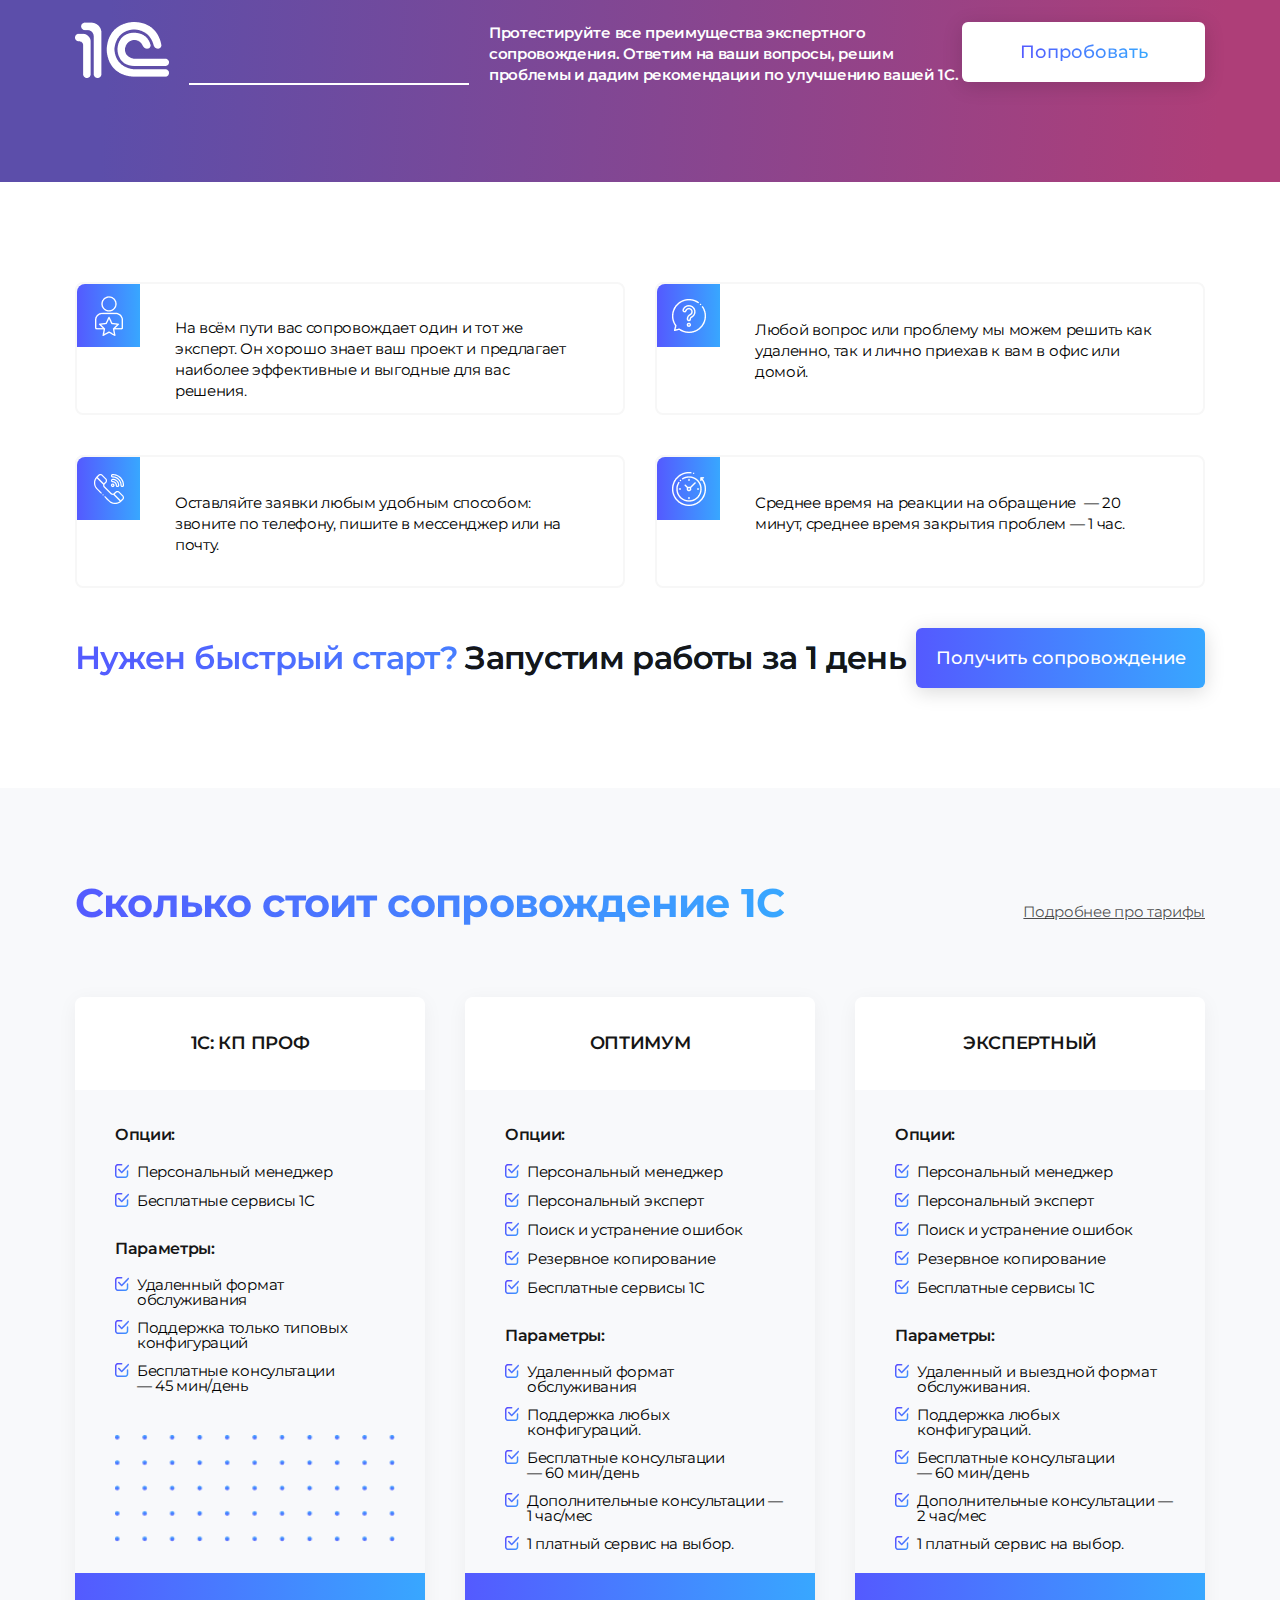
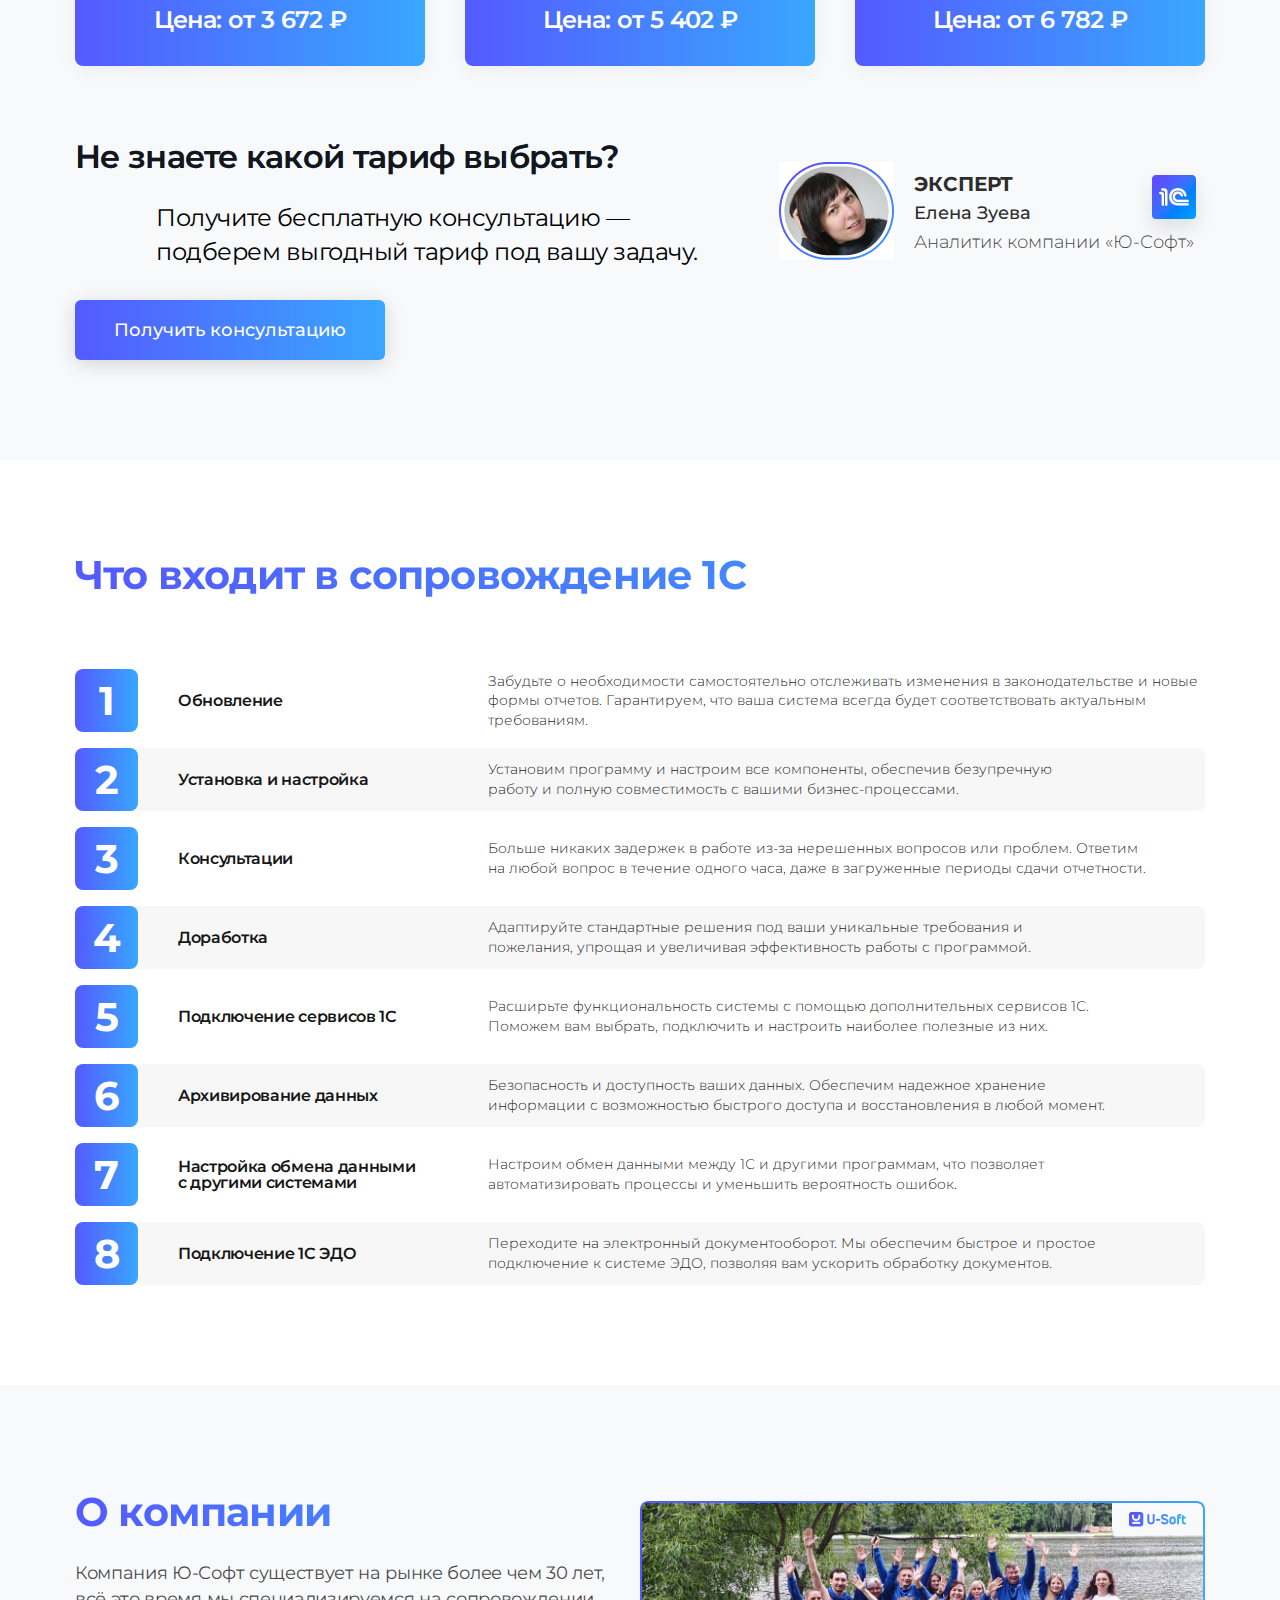
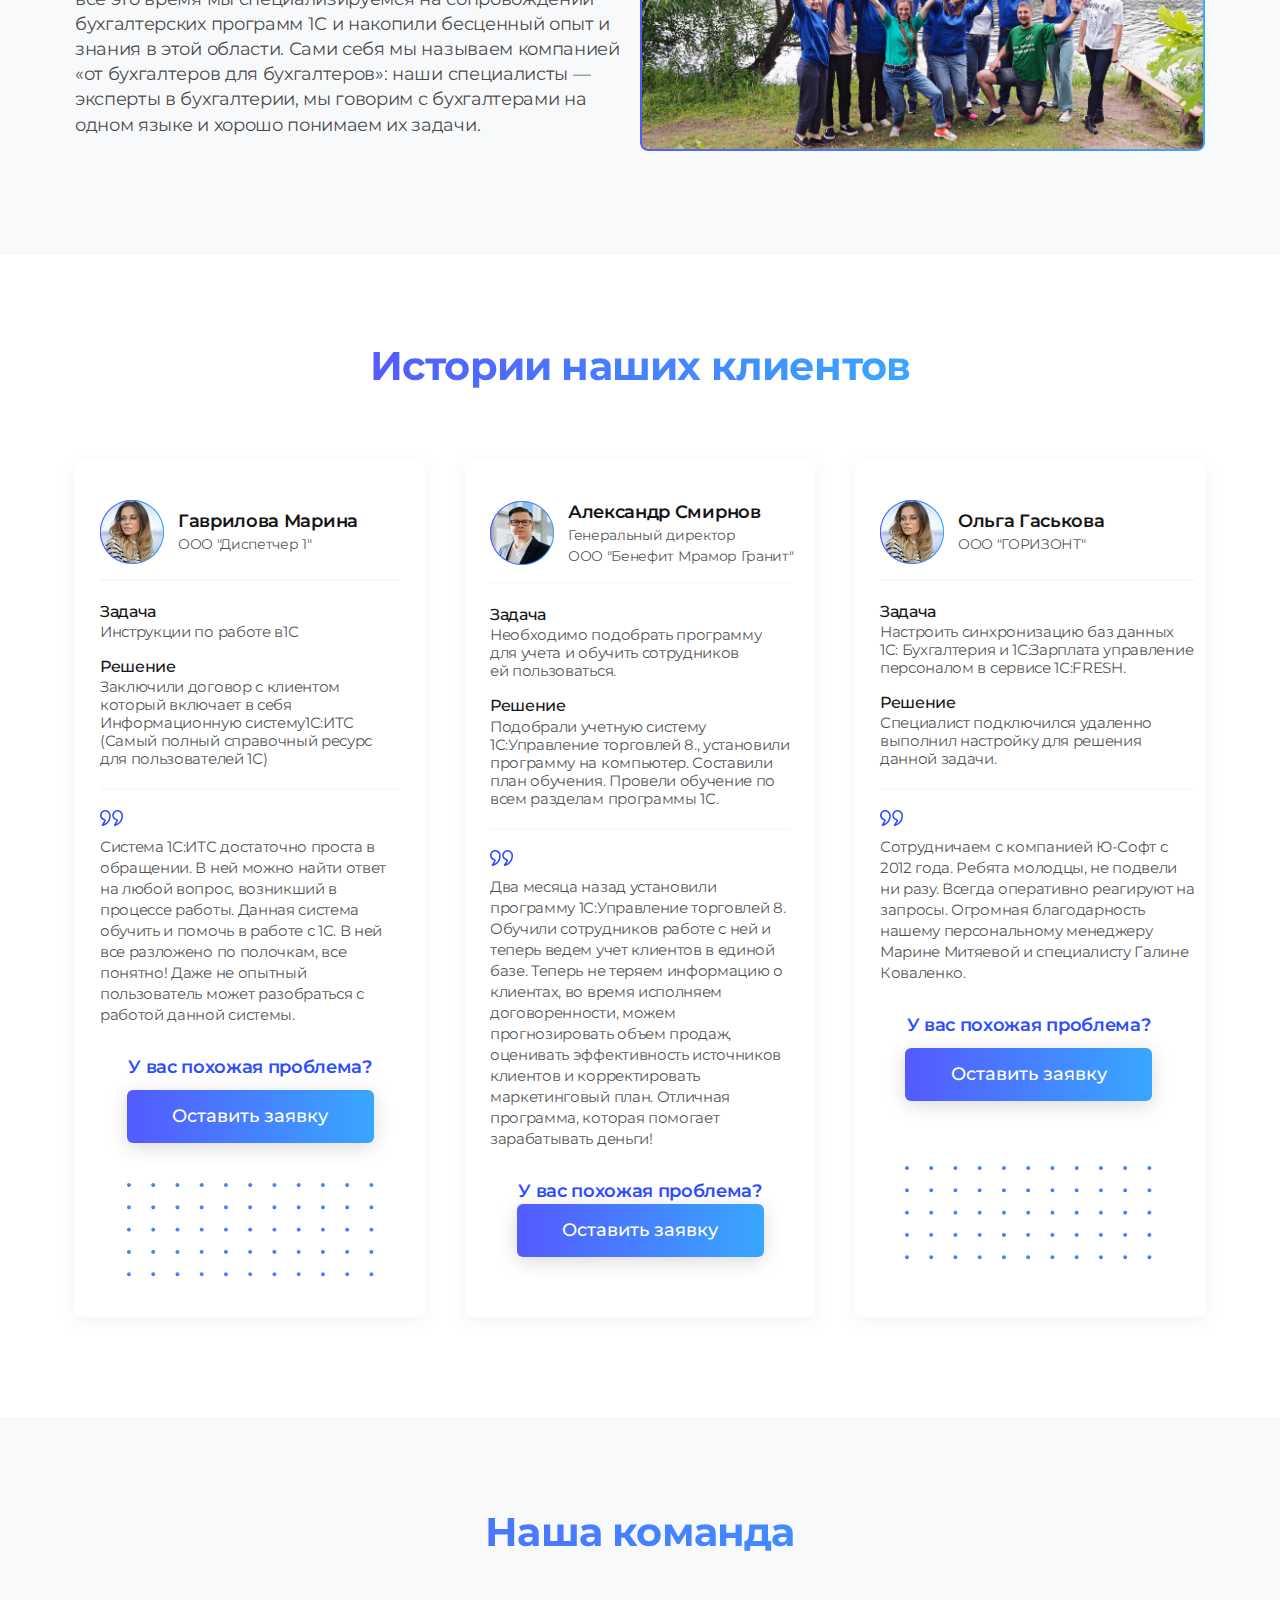
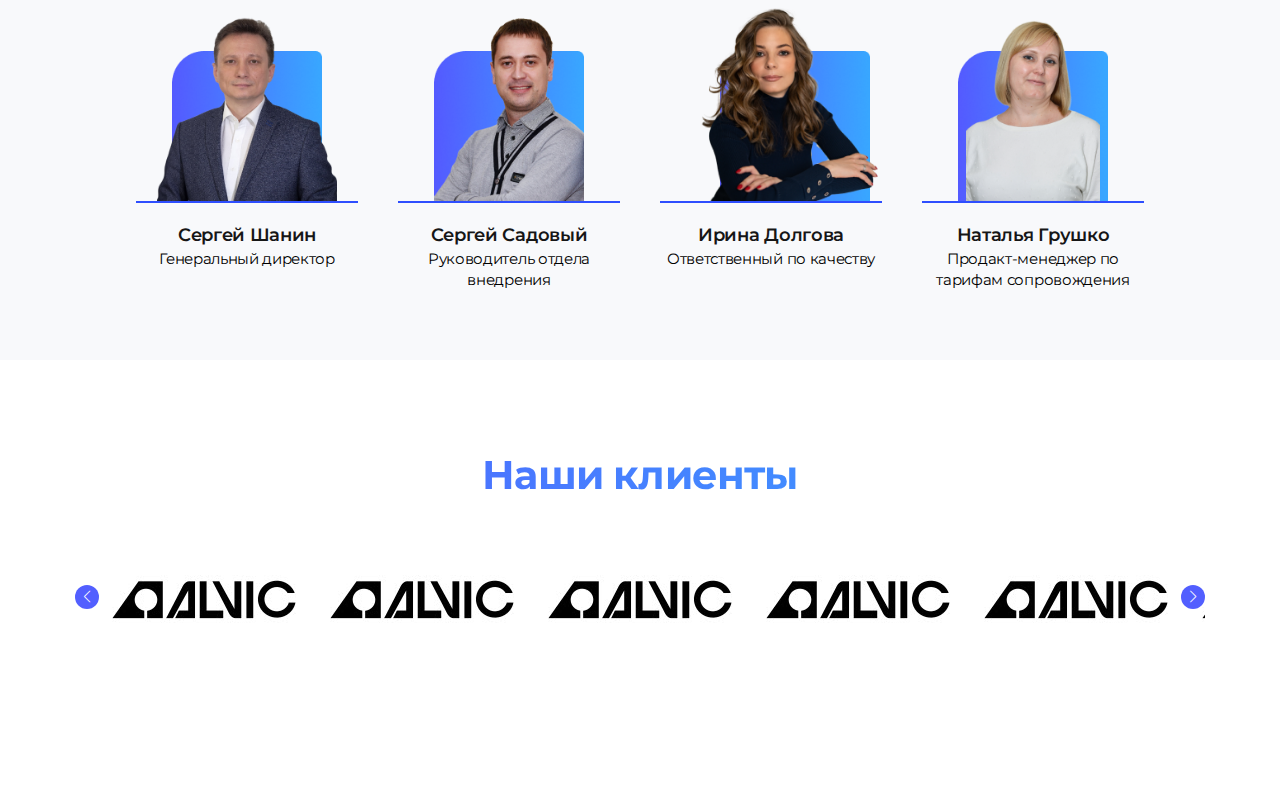
==== commit 4135cc8d: "aw" ====
--- a/index.html
+++ b/index.html
@@ -230,7 +230,7 @@
                 </div>
               </div>
               <div class="n-maintenance__inner">
-                <div class="n-maintenance__item">
+                <div class="n-maintenance__item n-maintenance-hidden">
                   <div class="n-maintenance__item-title">
                     <h3>1С: КП ПРОФ</h3>
                   </div>
@@ -276,8 +276,7 @@
                   </div>
                   <div class="n-maintenance__price">Цена: от 3 672 ₽</div>
                 </div>
-
-                <div class="n-maintenance__item item-hidden">
+                <div class="n-maintenance__item n-maintenance-hidden">
                   <div class="n-maintenance__item-title">
                     <h3>Оптимум</h3>
                   </div>
@@ -338,8 +337,7 @@
                   </div>
                   <div class="n-maintenance__price">Цена: от 5 402 ₽</div>
                 </div>
-
-                <div class="n-maintenance__item item-hidden">
+                <div class="n-maintenance__item n-maintenance-hidden">
                   <div class="n-maintenance__item-title">
                     <h3>Экспертный</h3>
                   </div>
@@ -400,6 +398,185 @@
                   </div>
                   <div class="n-maintenance__price">Цена: от 6 782 ₽</div>
                 </div>
+              </div>
+              <div class="swiper n-maintenance__swiper">
+                <div class="swiper-wrapper">
+                  <div class="swiper-slide">
+                    <div class="n-maintenance__item">
+                      <div class="n-maintenance__item-title">
+                        <h3>1С: КП ПРОФ</h3>
+                      </div>
+                      <div class="n-maintenance__item-inner">
+                        <div class="n-maintenance__item-box">
+                          <h4>Опции:</h4>
+                          <div class="n-maintenance__item-list">
+                            <div class="n-maintenance__item-text">
+                              <img src="./icons/gl.svg" alt="иконка" />
+                              <p>Персональный менеджер</p>
+                            </div>
+                            <div class="n-maintenance__item-text">
+                              <img src="./icons/gl.svg" alt="иконка" />
+                              <p>Бесплатные сервисы 1С</p>
+                            </div>
+                          </div>
+                        </div>
+                        <div class="n-maintenance__item-box">
+                          <h4>Параметры:</h4>
+                          <div class="n-maintenance__item-list item-list-wrap">
+                            <div class="n-maintenance__item-text">
+                              <img src="./icons/gl.svg" alt="иконка" />
+                              <p>Удаленный формат обслуживания</p>
+                            </div>
+                            <div class="n-maintenance__item-text text-gap">
+                              <img src="./icons/gl.svg" alt="иконка" />
+                              <p>Поддержка только типовых конфигураций</p>
+                            </div>
+                            <div class="n-maintenance__item-text text-gap">
+                              <img src="./icons/gl.svg" alt="иконка" />
+                              <p>
+                                Бесплатные консультации<br />
+                                — 45 мин/день
+                              </p>
+                            </div>
+                          </div>
+                        </div>
+                        <img
+                          class="n-maintenance__image"
+                          src="./images/points.png"
+                          alt="картинка"
+                        />
+                      </div>
+                      <div class="n-maintenance__price">Цена: от 3 672 ₽</div>
+                    </div>
+                  </div>
+                  <div class="swiper-slide">
+                    <div class="n-maintenance__item">
+                      <div class="n-maintenance__item-title">
+                        <h3>Оптимум</h3>
+                      </div>
+                      <div class="n-maintenance__item-inner">
+                        <div class="n-maintenance__item-box">
+                          <h4>Опции:</h4>
+                          <div class="n-maintenance__item-list">
+                            <div class="n-maintenance__item-text">
+                              <img src="./icons/gl.svg" alt="иконка" />
+                              <p>Персональный менеджер</p>
+                            </div>
+                            <div class="n-maintenance__item-text">
+                              <img src="./icons/gl.svg" alt="иконка" />
+                              <p>Персональный эксперт</p>
+                            </div>
+                            <div class="n-maintenance__item-text">
+                              <img src="./icons/gl.svg" alt="иконка" />
+                              <p>Поиск и устранение ошибок</p>
+                            </div>
+                            <div class="n-maintenance__item-text">
+                              <img src="./icons/gl.svg" alt="иконка" />
+                              <p>Резервное копирование</p>
+                            </div>
+                            <div class="n-maintenance__item-text">
+                              <img src="./icons/gl.svg" alt="иконка" />
+                              <p>Бесплатные сервисы 1С</p>
+                            </div>
+                          </div>
+                        </div>
+                        <div class="n-maintenance__item-box">
+                          <h4>Параметры:</h4>
+                          <div class="n-maintenance__item-list item-list-wrap">
+                            <div class="n-maintenance__item-text">
+                              <img src="./icons/gl.svg" alt="иконка" />
+                              <p>Удаленный формат обслуживания</p>
+                            </div>
+                            <div class="n-maintenance__item-text">
+                              <img src="./icons/gl.svg" alt="иконка" />
+                              <p>Поддержка любых конфигураций.</p>
+                            </div>
+                            <div class="n-maintenance__item-text">
+                              <img src="./icons/gl.svg" alt="иконка" />
+                              <p>
+                                Бесплатные консультации<br />
+                                — 60 мин/день
+                              </p>
+                            </div>
+                            <div class="n-maintenance__item-text">
+                              <img src="./icons/gl.svg" alt="иконка" />
+                              <p>Дополнительные консультации — 1 час/мес</p>
+                            </div>
+                            <div class="n-maintenance__item-text">
+                              <img src="./icons/gl.svg" alt="иконка" />
+                              <p>1 платный сервис на выбор.</p>
+                            </div>
+                          </div>
+                        </div>
+                      </div>
+                      <div class="n-maintenance__price">Цена: от 5 402 ₽</div>
+                    </div>
+                  </div>
+                  <div class="swiper-slide">
+                    <div class="n-maintenance__item">
+                      <div class="n-maintenance__item-title">
+                        <h3>Экспертный</h3>
+                      </div>
+                      <div class="n-maintenance__item-inner">
+                        <div class="n-maintenance__item-box">
+                          <h4>Опции:</h4>
+                          <div class="n-maintenance__item-list">
+                            <div class="n-maintenance__item-text">
+                              <img src="./icons/gl.svg" alt="иконка" />
+                              <p>Персональный менеджер</p>
+                            </div>
+                            <div class="n-maintenance__item-text">
+                              <img src="./icons/gl.svg" alt="иконка" />
+                              <p>Персональный эксперт</p>
+                            </div>
+                            <div class="n-maintenance__item-text">
+                              <img src="./icons/gl.svg" alt="иконка" />
+                              <p>Поиск и устранение ошибок</p>
+                            </div>
+                            <div class="n-maintenance__item-text">
+                              <img src="./icons/gl.svg" alt="иконка" />
+                              <p>Резервное копирование</p>
+                            </div>
+                            <div class="n-maintenance__item-text">
+                              <img src="./icons/gl.svg" alt="иконка" />
+                              <p>Бесплатные сервисы 1С</p>
+                            </div>
+                          </div>
+                        </div>
+                        <div class="n-maintenance__item-box">
+                          <h4>Параметры:</h4>
+                          <div class="n-maintenance__item-list item-list-wrap">
+                            <div class="n-maintenance__item-text">
+                              <img src="./icons/gl.svg" alt="иконка" />
+                              <p>Удаленный и выездной формат обслуживания.</p>
+                            </div>
+                            <div class="n-maintenance__item-text">
+                              <img src="./icons/gl.svg" alt="иконка" />
+                              <p>Поддержка любых конфигураций.</p>
+                            </div>
+                            <div class="n-maintenance__item-text">
+                              <img src="./icons/gl.svg" alt="иконка" />
+                              <p>
+                                Бесплатные консультации<br />
+                                — 60 мин/день
+                              </p>
+                            </div>
+                            <div class="n-maintenance__item-text">
+                              <img src="./icons/gl.svg" alt="иконка" />
+                              <p>Дополнительные консультации — 2 час/мес</p>
+                            </div>
+                            <div class="n-maintenance__item-text">
+                              <img src="./icons/gl.svg" alt="иконка" />
+                              <p>1 платный сервис на выбор.</p>
+                            </div>
+                          </div>
+                        </div>
+                      </div>
+                      <div class="n-maintenance__price">Цена: от 6 782 ₽</div>
+                    </div>
+                  </div>
+                </div>
+                <!-- <div class="swiper-pagination"></div> -->
               </div>
               <div class="n-maintenance__choice">
                 <div class="n-maintenance__choice-item">
--- a/css/index.css
+++ b/css/index.css
@@ -118,7 +118,7 @@
   width: 100%;
   font-family: "Montserrat", sans-serif;
   font-weight: 300;
-  font-size: clamp(14px, 5vw, 15px);
+  font-size: clamp(16px, 5vw, 18px);
   line-height: 21px;
   letter-spacing: -0.02rem;
   margin-top: 20px;
@@ -422,6 +422,9 @@
   margin: 0;
 }
 /*---maintenance---*/
+.n-maintenance__swiper {
+  display: none;
+}
 .n-maintenance {
   width: 100%;
   display: flex;
@@ -472,13 +475,12 @@
   width: 100%;
   display: flex;
   flex-wrap: wrap;
-  justify-content: space-between;
   gap: 10px;
   margin-top: 70px;
+  justify-content: space-between;
 }
 .n-maintenance__item {
-  max-width: 373px;
-  width: 100%;
+  width: 373px;
   display: flex;
   flex-direction: column;
   border-radius: 8px;
@@ -1173,6 +1175,7 @@
 @media (max-width: 600px) {
   .n-promo__inner-text {
     max-width: 343px;
+    font-size: 16px;
   }
   .n-promo__inner-mobile-img {
     display: block;
@@ -1504,27 +1507,20 @@
 /*---адартив n-maintenance---*/
 @media (max-width: 1290px) {
   .n-maintenance__item {
-    max-width: 350px;
+    width: 350px;
   }
   .n-maintenance__item-inner {
     padding: 34px 30px 22px 40px;
     gap: 30px;
   }
 }
-@media (max-width: 1232px) {
+@media (max-width: 1109px) {
   .n-maintenance__inner {
     justify-content: space-around;
-  }
-}
-@media (max-width: 1109px) {
-  .n-maintenance__item {
-    max-width: 40%;
+    row-gap: 40px;
   }
   .n-maintenance__image {
     width: 90%;
-  }
-  .n-maintenance__inner {
-    row-gap: 50px;
   }
   .n-maintenance__expert {
     margin-top: 0;
@@ -1584,7 +1580,6 @@
   }
   .n-maintenance__arm-item {
     width: 100%;
-    justify-content: space-between;
   }
   .n-maintenance__choice-item {
     gap: 10px;
@@ -1593,6 +1588,7 @@
     font-size: 16px;
   }
 }
+
 @media (max-width: 1000px) {
   .n-maintenance__choice-item h5 {
     font-size: 24px;
@@ -1633,14 +1629,25 @@
   .n-maintenance__expert {
     max-width: 50%;
   }
+}
+@media (max-width: 1000px) {
+  .n-maintenance__swiper {
+    display: flex;
+    width: 100%;
+  }
+  .n-maintenance-hidden {
+    display: none;
+  }
   .n-maintenance__item {
-    max-width: 49%;
+    height: 593px;
+  }
+}
+@media (max-width: 740px) {
+  .n-maintenance__swiper {
+    width: 350px;
   }
 }
 @media (max-width: 767px) {
-  .n-maintenance__item {
-    max-width: 373px;
-  }
   .n-maintenance__arm {
     display: block;
   }
@@ -1661,9 +1668,6 @@
   }
 }
 @media (max-width: 600px) {
-  .n-maintenance__item {
-    max-width: 100%;
-  }
   .item-hidden {
     display: none;
   }
@@ -1684,9 +1688,6 @@
   }
   .text-gap p {
     line-height: 18px;
-  }
-  .n-maintenance__image {
-    display: none;
   }
   .n-maintenance__inner {
     margin-top: 25px;
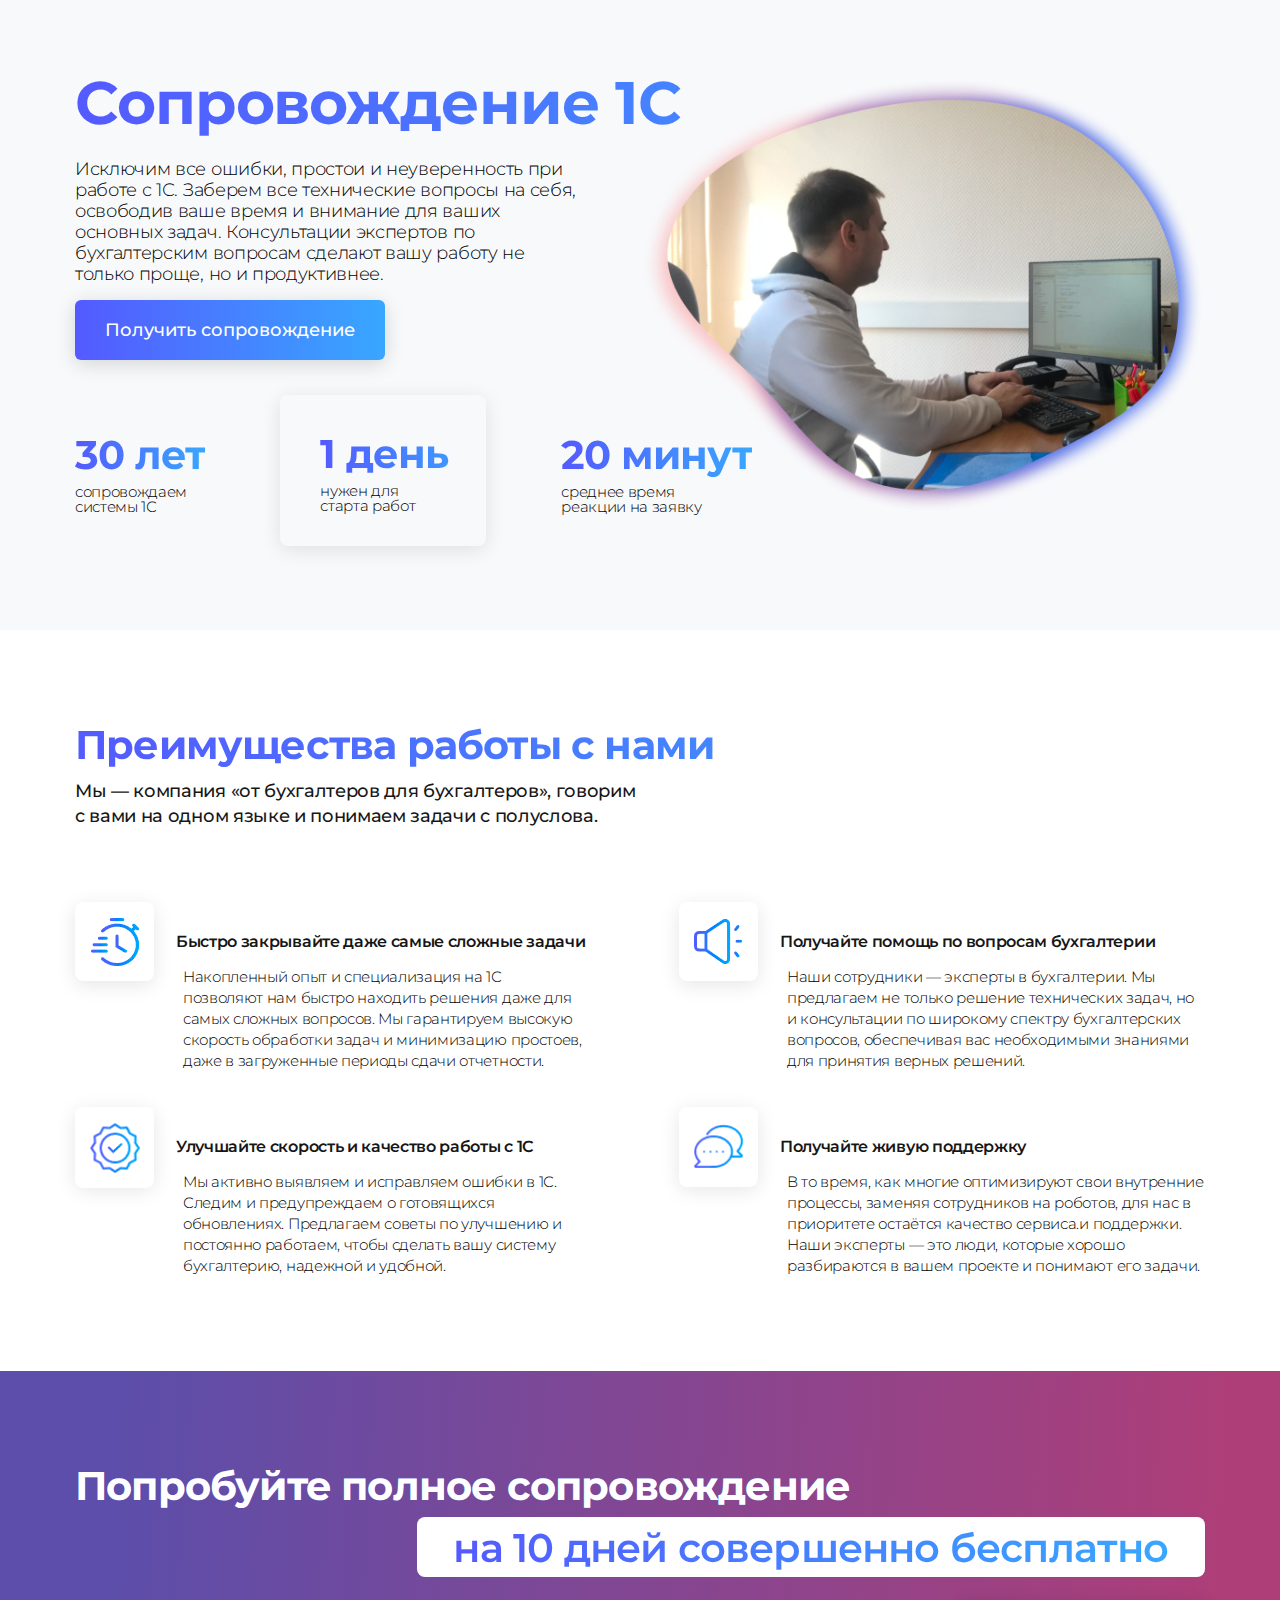
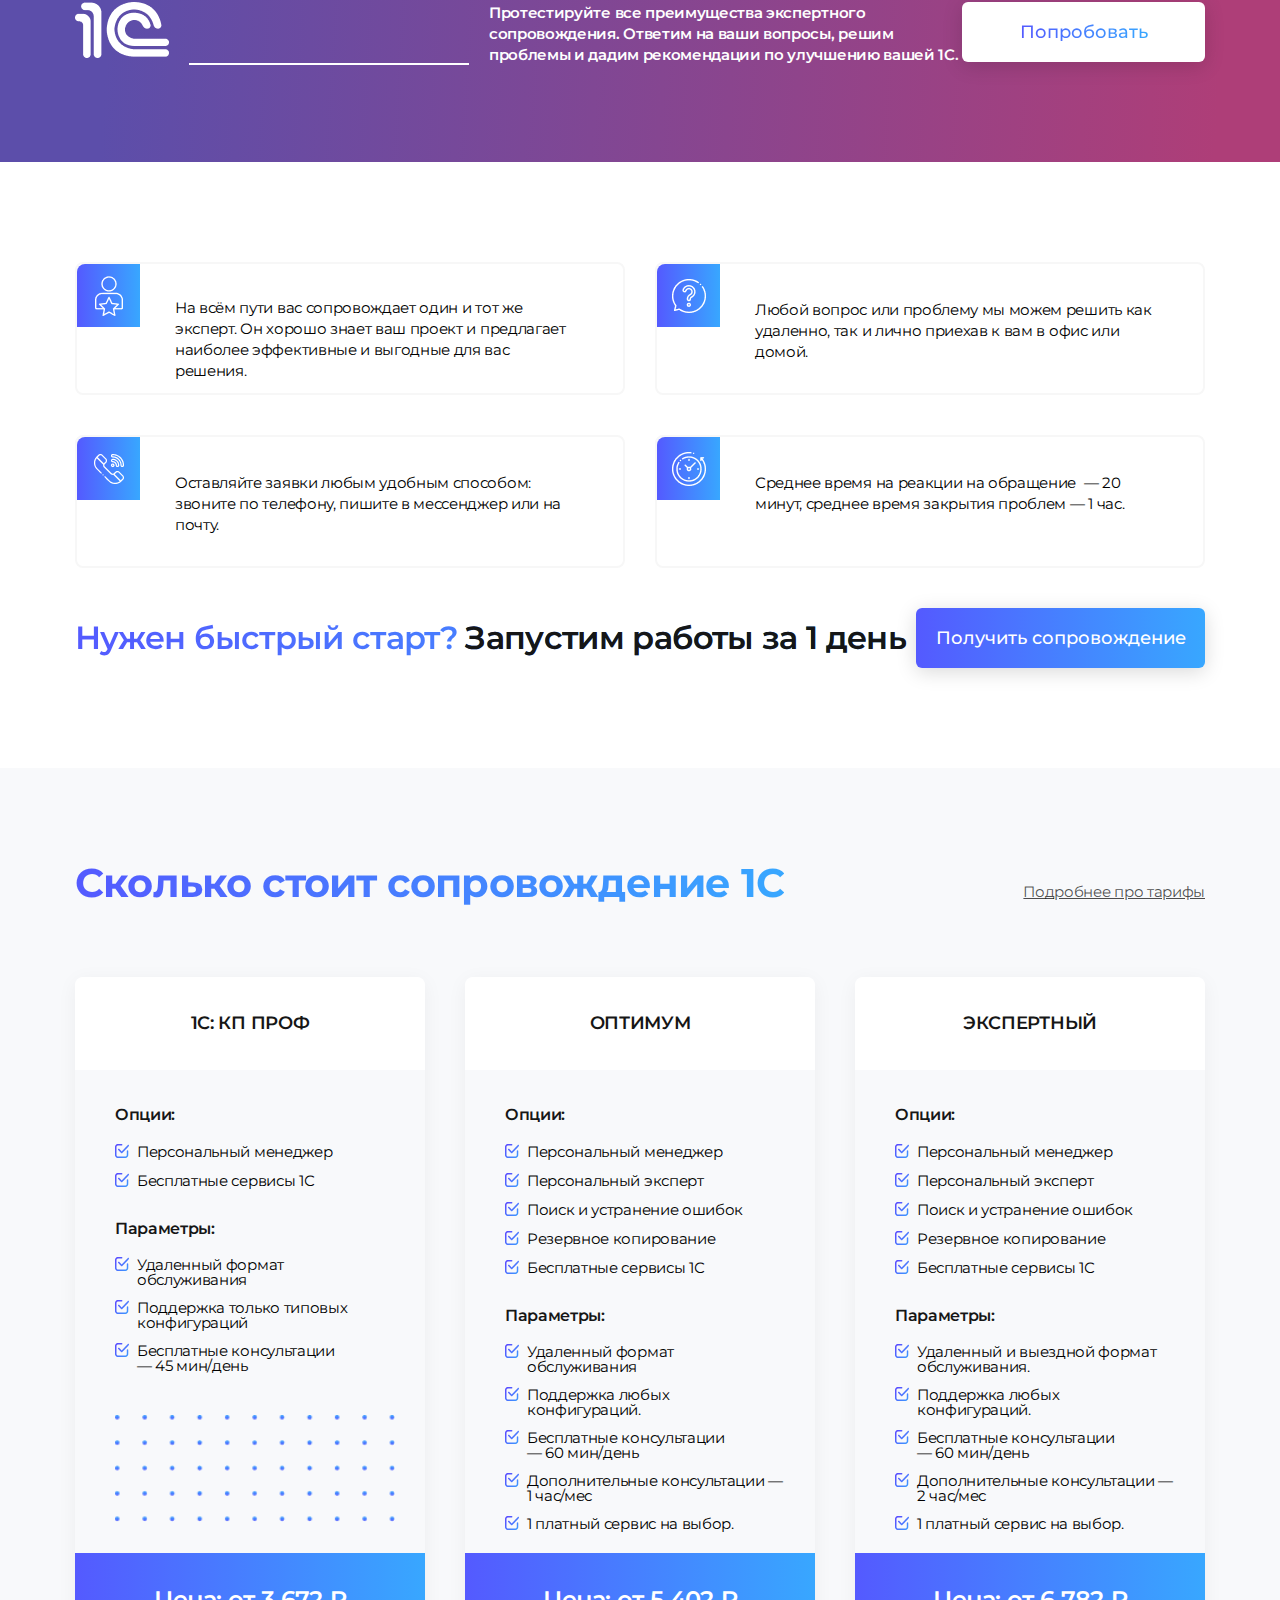
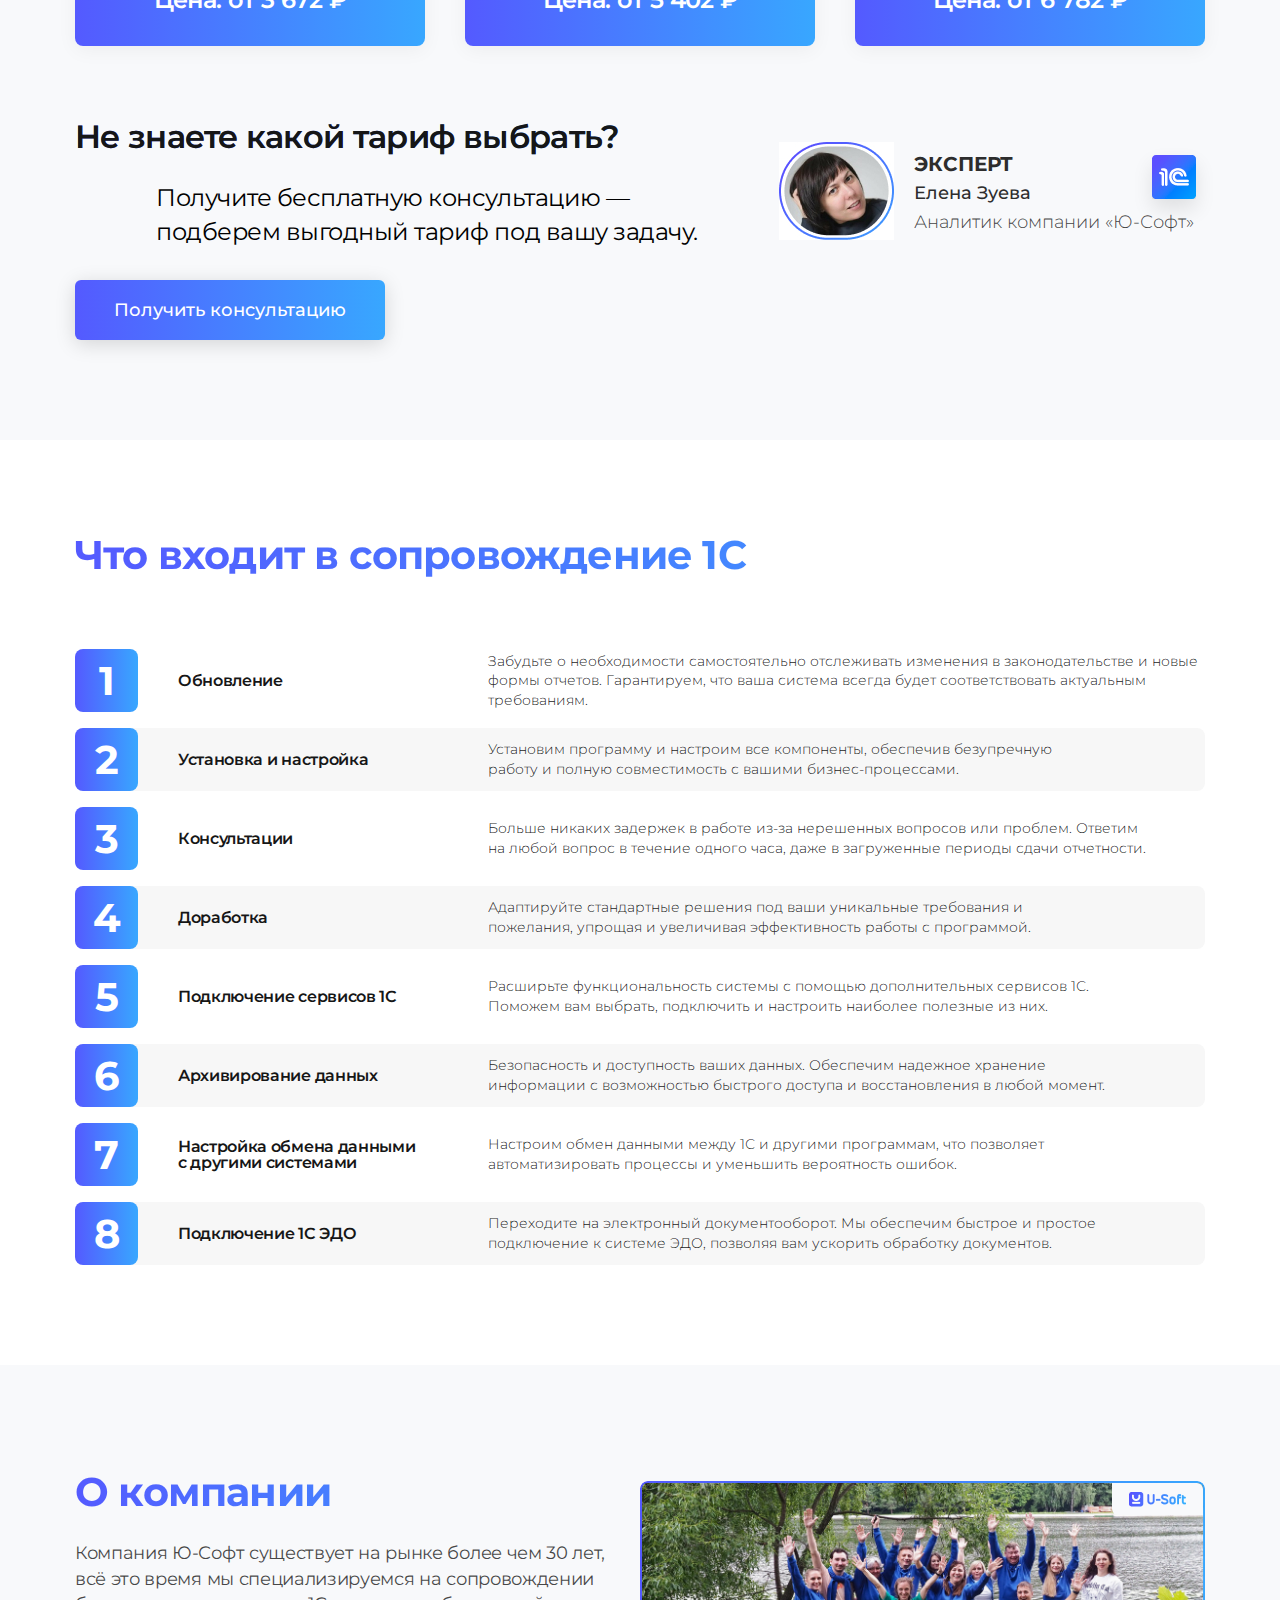
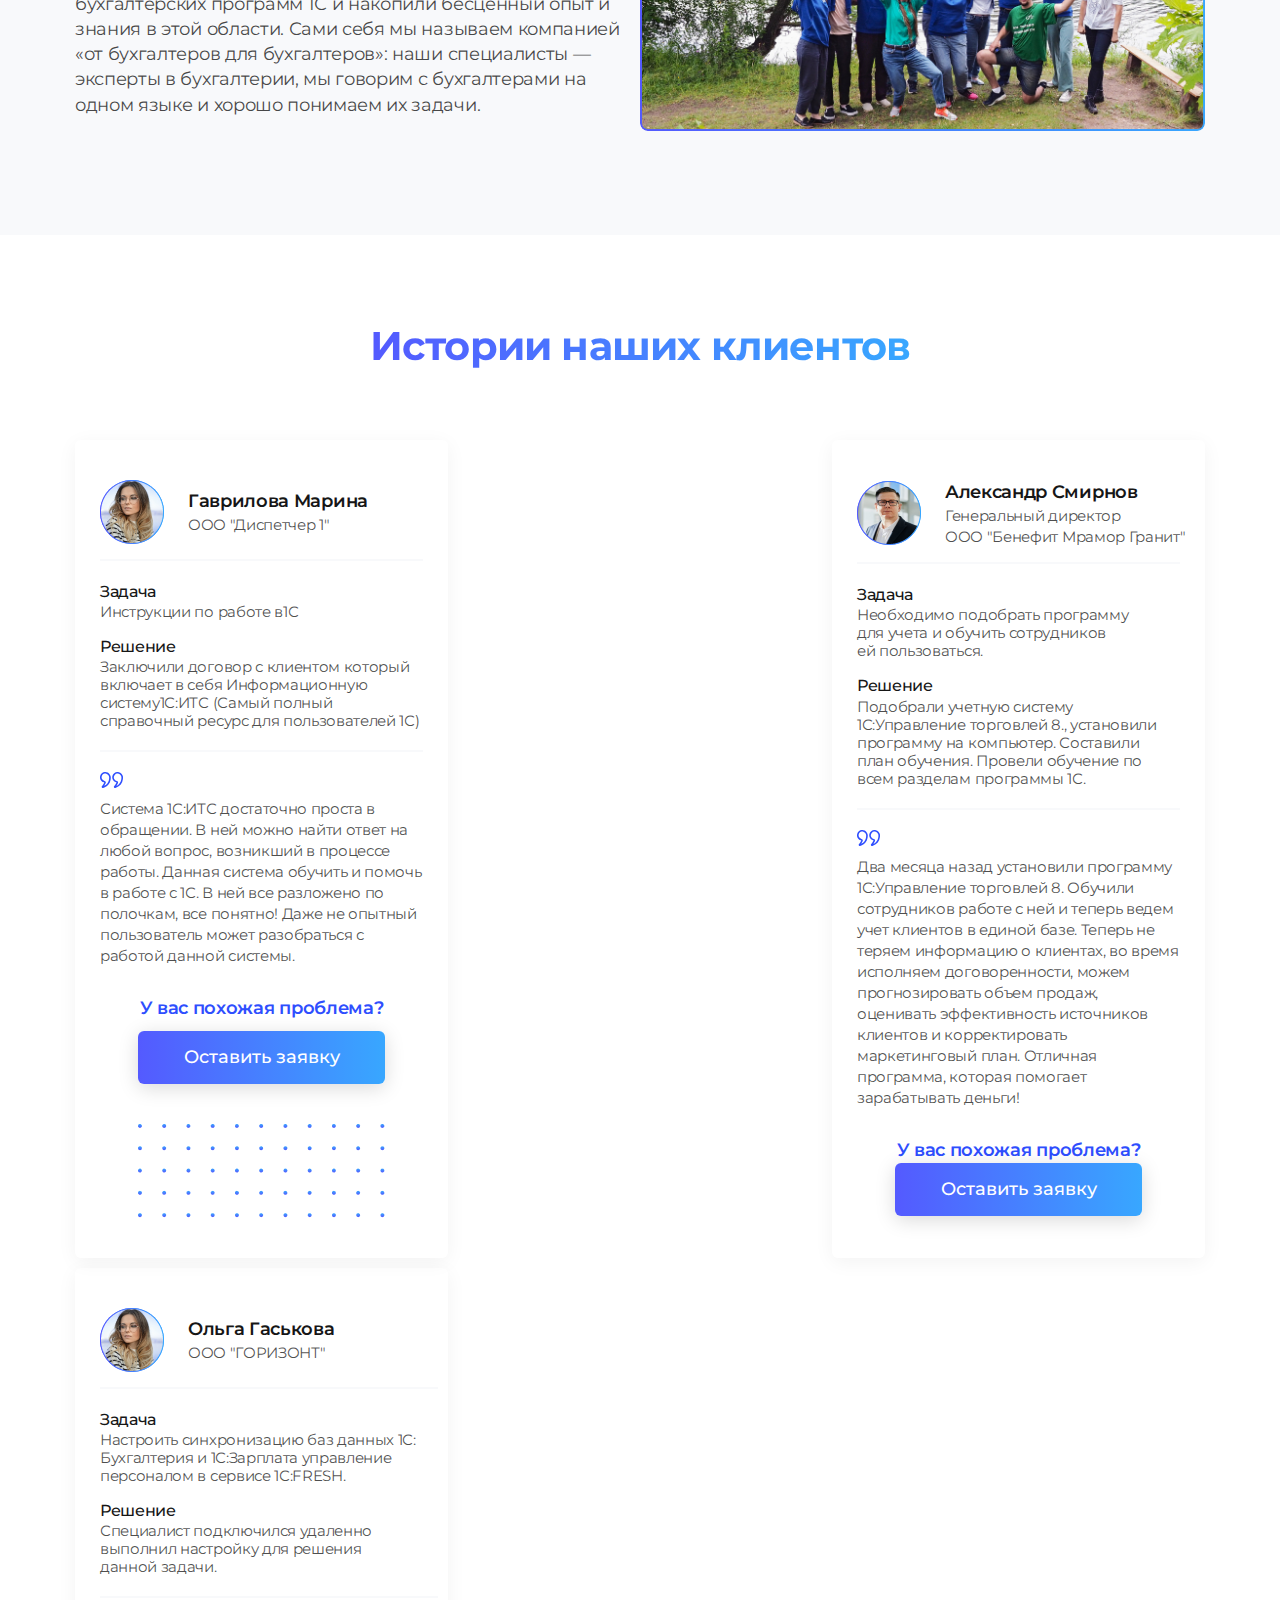
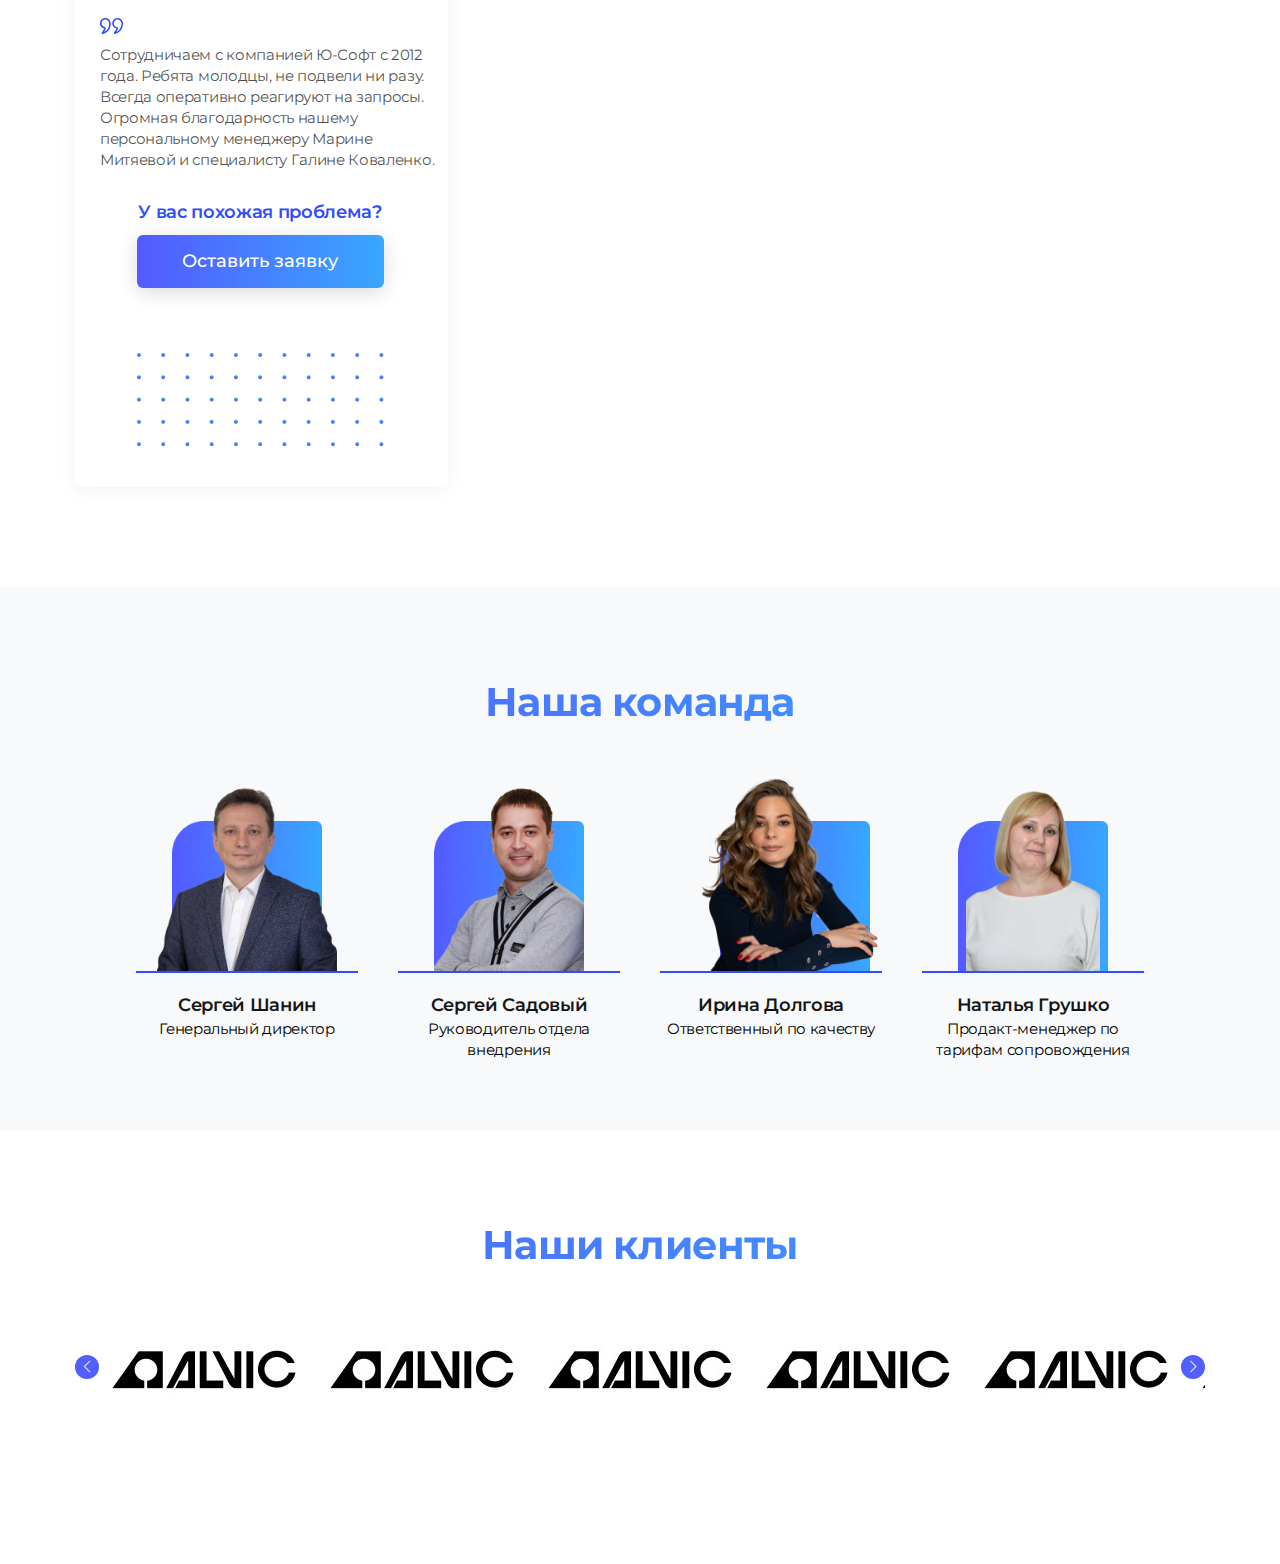
==== commit 9e85c076: "qs" ====
--- a/index.html
+++ b/index.html
@@ -398,224 +398,231 @@
                   </div>
                   <div class="n-maintenance__price">Цена: от 6 782 ₽</div>
                 </div>
-              </div>
-              <div class="swiper n-maintenance__swiper">
-                <div class="swiper-wrapper">
-                  <div class="swiper-slide">
-                    <div class="n-maintenance__item">
-                      <div class="n-maintenance__item-title">
-                        <h3>1С: КП ПРОФ</h3>
+
+                <div class="swiper n-maintenance__swiper">
+                  <div class="swiper-wrapper">
+                    <div class="swiper-slide">
+                      <div class="n-maintenance__item">
+                        <div class="n-maintenance__item-title">
+                          <h3>1С: КП ПРОФ</h3>
+                        </div>
+                        <div class="n-maintenance__item-inner">
+                          <div class="n-maintenance__item-box">
+                            <h4>Опции:</h4>
+                            <div class="n-maintenance__item-list">
+                              <div class="n-maintenance__item-text">
+                                <img src="./icons/gl.svg" alt="иконка" />
+                                <p>Персональный менеджер</p>
+                              </div>
+                              <div class="n-maintenance__item-text">
+                                <img src="./icons/gl.svg" alt="иконка" />
+                                <p>Бесплатные сервисы 1С</p>
+                              </div>
+                            </div>
+                          </div>
+                          <div class="n-maintenance__item-box">
+                            <h4>Параметры:</h4>
+                            <div
+                              class="n-maintenance__item-list item-list-wrap"
+                            >
+                              <div class="n-maintenance__item-text">
+                                <img src="./icons/gl.svg" alt="иконка" />
+                                <p>Удаленный формат обслуживания</p>
+                              </div>
+                              <div class="n-maintenance__item-text text-gap">
+                                <img src="./icons/gl.svg" alt="иконка" />
+                                <p>Поддержка только типовых конфигураций</p>
+                              </div>
+                              <div class="n-maintenance__item-text text-gap">
+                                <img src="./icons/gl.svg" alt="иконка" />
+                                <p>
+                                  Бесплатные консультации<br />
+                                  — 45 мин/день
+                                </p>
+                              </div>
+                            </div>
+                          </div>
+                          <img
+                            class="n-maintenance__image"
+                            src="./images/points.png"
+                            alt="картинка"
+                          />
+                        </div>
+                        <div class="n-maintenance__price">Цена: от 3 672 ₽</div>
                       </div>
-                      <div class="n-maintenance__item-inner">
-                        <div class="n-maintenance__item-box">
-                          <h4>Опции:</h4>
-                          <div class="n-maintenance__item-list">
-                            <div class="n-maintenance__item-text">
-                              <img src="./icons/gl.svg" alt="иконка" />
-                              <p>Персональный менеджер</p>
+                    </div>
+                    <div class="swiper-slide">
+                      <div class="n-maintenance__item">
+                        <div class="n-maintenance__item-title">
+                          <h3>Оптимум</h3>
+                        </div>
+                        <div class="n-maintenance__item-inner">
+                          <div class="n-maintenance__item-box">
+                            <h4>Опции:</h4>
+                            <div class="n-maintenance__item-list">
+                              <div class="n-maintenance__item-text">
+                                <img src="./icons/gl.svg" alt="иконка" />
+                                <p>Персональный менеджер</p>
+                              </div>
+                              <div class="n-maintenance__item-text">
+                                <img src="./icons/gl.svg" alt="иконка" />
+                                <p>Персональный эксперт</p>
+                              </div>
+                              <div class="n-maintenance__item-text">
+                                <img src="./icons/gl.svg" alt="иконка" />
+                                <p>Поиск и устранение ошибок</p>
+                              </div>
+                              <div class="n-maintenance__item-text">
+                                <img src="./icons/gl.svg" alt="иконка" />
+                                <p>Резервное копирование</p>
+                              </div>
+                              <div class="n-maintenance__item-text">
+                                <img src="./icons/gl.svg" alt="иконка" />
+                                <p>Бесплатные сервисы 1С</p>
+                              </div>
                             </div>
-                            <div class="n-maintenance__item-text">
-                              <img src="./icons/gl.svg" alt="иконка" />
-                              <p>Бесплатные сервисы 1С</p>
+                          </div>
+                          <div class="n-maintenance__item-box">
+                            <h4>Параметры:</h4>
+                            <div
+                              class="n-maintenance__item-list item-list-wrap"
+                            >
+                              <div class="n-maintenance__item-text">
+                                <img src="./icons/gl.svg" alt="иконка" />
+                                <p>Удаленный формат обслуживания</p>
+                              </div>
+                              <div class="n-maintenance__item-text">
+                                <img src="./icons/gl.svg" alt="иконка" />
+                                <p>Поддержка любых конфигураций.</p>
+                              </div>
+                              <div class="n-maintenance__item-text">
+                                <img src="./icons/gl.svg" alt="иконка" />
+                                <p>
+                                  Бесплатные консультации<br />
+                                  — 60 мин/день
+                                </p>
+                              </div>
+                              <div class="n-maintenance__item-text">
+                                <img src="./icons/gl.svg" alt="иконка" />
+                                <p>Дополнительные консультации — 1 час/мес</p>
+                              </div>
+                              <div class="n-maintenance__item-text">
+                                <img src="./icons/gl.svg" alt="иконка" />
+                                <p>1 платный сервис на выбор.</p>
+                              </div>
                             </div>
                           </div>
                         </div>
-                        <div class="n-maintenance__item-box">
-                          <h4>Параметры:</h4>
-                          <div class="n-maintenance__item-list item-list-wrap">
-                            <div class="n-maintenance__item-text">
-                              <img src="./icons/gl.svg" alt="иконка" />
-                              <p>Удаленный формат обслуживания</p>
+                        <div class="n-maintenance__price">Цена: от 5 402 ₽</div>
+                      </div>
+                    </div>
+                    <div class="swiper-slide">
+                      <div class="n-maintenance__item">
+                        <div class="n-maintenance__item-title">
+                          <h3>Экспертный</h3>
+                        </div>
+                        <div class="n-maintenance__item-inner">
+                          <div class="n-maintenance__item-box">
+                            <h4>Опции:</h4>
+                            <div class="n-maintenance__item-list">
+                              <div class="n-maintenance__item-text">
+                                <img src="./icons/gl.svg" alt="иконка" />
+                                <p>Персональный менеджер</p>
+                              </div>
+                              <div class="n-maintenance__item-text">
+                                <img src="./icons/gl.svg" alt="иконка" />
+                                <p>Персональный эксперт</p>
+                              </div>
+                              <div class="n-maintenance__item-text">
+                                <img src="./icons/gl.svg" alt="иконка" />
+                                <p>Поиск и устранение ошибок</p>
+                              </div>
+                              <div class="n-maintenance__item-text">
+                                <img src="./icons/gl.svg" alt="иконка" />
+                                <p>Резервное копирование</p>
+                              </div>
+                              <div class="n-maintenance__item-text">
+                                <img src="./icons/gl.svg" alt="иконка" />
+                                <p>Бесплатные сервисы 1С</p>
+                              </div>
                             </div>
-                            <div class="n-maintenance__item-text text-gap">
-                              <img src="./icons/gl.svg" alt="иконка" />
-                              <p>Поддержка только типовых конфигураций</p>
+                          </div>
+                          <div class="n-maintenance__item-box">
+                            <h4>Параметры:</h4>
+                            <div
+                              class="n-maintenance__item-list item-list-wrap"
+                            >
+                              <div class="n-maintenance__item-text">
+                                <img src="./icons/gl.svg" alt="иконка" />
+                                <p>Удаленный и выездной формат обслуживания.</p>
+                              </div>
+                              <div class="n-maintenance__item-text">
+                                <img src="./icons/gl.svg" alt="иконка" />
+                                <p>Поддержка любых конфигураций.</p>
+                              </div>
+                              <div class="n-maintenance__item-text">
+                                <img src="./icons/gl.svg" alt="иконка" />
+                                <p>
+                                  Бесплатные консультации<br />
+                                  — 60 мин/день
+                                </p>
+                              </div>
+                              <div class="n-maintenance__item-text">
+                                <img src="./icons/gl.svg" alt="иконка" />
+                                <p>Дополнительные консультации — 2 час/мес</p>
+                              </div>
+                              <div class="n-maintenance__item-text">
+                                <img src="./icons/gl.svg" alt="иконка" />
+                                <p>1 платный сервис на выбор.</p>
+                              </div>
                             </div>
-                            <div class="n-maintenance__item-text text-gap">
-                              <img src="./icons/gl.svg" alt="иконка" />
-                              <p>
-                                Бесплатные консультации<br />
-                                — 45 мин/день
-                              </p>
-                            </div>
-                          </div>
-                        </div>
-                        <img
-                          class="n-maintenance__image"
-                          src="./images/points.png"
-                          alt="картинка"
-                        />
+                          </div>
+                        </div>
+                        <div class="n-maintenance__price">Цена: от 6 782 ₽</div>
                       </div>
-                      <div class="n-maintenance__price">Цена: от 3 672 ₽</div>
-                    </div>
-                  </div>
-                  <div class="swiper-slide">
-                    <div class="n-maintenance__item">
-                      <div class="n-maintenance__item-title">
-                        <h3>Оптимум</h3>
-                      </div>
-                      <div class="n-maintenance__item-inner">
-                        <div class="n-maintenance__item-box">
-                          <h4>Опции:</h4>
-                          <div class="n-maintenance__item-list">
-                            <div class="n-maintenance__item-text">
-                              <img src="./icons/gl.svg" alt="иконка" />
-                              <p>Персональный менеджер</p>
-                            </div>
-                            <div class="n-maintenance__item-text">
-                              <img src="./icons/gl.svg" alt="иконка" />
-                              <p>Персональный эксперт</p>
-                            </div>
-                            <div class="n-maintenance__item-text">
-                              <img src="./icons/gl.svg" alt="иконка" />
-                              <p>Поиск и устранение ошибок</p>
-                            </div>
-                            <div class="n-maintenance__item-text">
-                              <img src="./icons/gl.svg" alt="иконка" />
-                              <p>Резервное копирование</p>
-                            </div>
-                            <div class="n-maintenance__item-text">
-                              <img src="./icons/gl.svg" alt="иконка" />
-                              <p>Бесплатные сервисы 1С</p>
-                            </div>
-                          </div>
-                        </div>
-                        <div class="n-maintenance__item-box">
-                          <h4>Параметры:</h4>
-                          <div class="n-maintenance__item-list item-list-wrap">
-                            <div class="n-maintenance__item-text">
-                              <img src="./icons/gl.svg" alt="иконка" />
-                              <p>Удаленный формат обслуживания</p>
-                            </div>
-                            <div class="n-maintenance__item-text">
-                              <img src="./icons/gl.svg" alt="иконка" />
-                              <p>Поддержка любых конфигураций.</p>
-                            </div>
-                            <div class="n-maintenance__item-text">
-                              <img src="./icons/gl.svg" alt="иконка" />
-                              <p>
-                                Бесплатные консультации<br />
-                                — 60 мин/день
-                              </p>
-                            </div>
-                            <div class="n-maintenance__item-text">
-                              <img src="./icons/gl.svg" alt="иконка" />
-                              <p>Дополнительные консультации — 1 час/мес</p>
-                            </div>
-                            <div class="n-maintenance__item-text">
-                              <img src="./icons/gl.svg" alt="иконка" />
-                              <p>1 платный сервис на выбор.</p>
-                            </div>
-                          </div>
-                        </div>
-                      </div>
-                      <div class="n-maintenance__price">Цена: от 5 402 ₽</div>
-                    </div>
-                  </div>
-                  <div class="swiper-slide">
-                    <div class="n-maintenance__item">
-                      <div class="n-maintenance__item-title">
-                        <h3>Экспертный</h3>
-                      </div>
-                      <div class="n-maintenance__item-inner">
-                        <div class="n-maintenance__item-box">
-                          <h4>Опции:</h4>
-                          <div class="n-maintenance__item-list">
-                            <div class="n-maintenance__item-text">
-                              <img src="./icons/gl.svg" alt="иконка" />
-                              <p>Персональный менеджер</p>
-                            </div>
-                            <div class="n-maintenance__item-text">
-                              <img src="./icons/gl.svg" alt="иконка" />
-                              <p>Персональный эксперт</p>
-                            </div>
-                            <div class="n-maintenance__item-text">
-                              <img src="./icons/gl.svg" alt="иконка" />
-                              <p>Поиск и устранение ошибок</p>
-                            </div>
-                            <div class="n-maintenance__item-text">
-                              <img src="./icons/gl.svg" alt="иконка" />
-                              <p>Резервное копирование</p>
-                            </div>
-                            <div class="n-maintenance__item-text">
-                              <img src="./icons/gl.svg" alt="иконка" />
-                              <p>Бесплатные сервисы 1С</p>
-                            </div>
-                          </div>
-                        </div>
-                        <div class="n-maintenance__item-box">
-                          <h4>Параметры:</h4>
-                          <div class="n-maintenance__item-list item-list-wrap">
-                            <div class="n-maintenance__item-text">
-                              <img src="./icons/gl.svg" alt="иконка" />
-                              <p>Удаленный и выездной формат обслуживания.</p>
-                            </div>
-                            <div class="n-maintenance__item-text">
-                              <img src="./icons/gl.svg" alt="иконка" />
-                              <p>Поддержка любых конфигураций.</p>
-                            </div>
-                            <div class="n-maintenance__item-text">
-                              <img src="./icons/gl.svg" alt="иконка" />
-                              <p>
-                                Бесплатные консультации<br />
-                                — 60 мин/день
-                              </p>
-                            </div>
-                            <div class="n-maintenance__item-text">
-                              <img src="./icons/gl.svg" alt="иконка" />
-                              <p>Дополнительные консультации — 2 час/мес</p>
-                            </div>
-                            <div class="n-maintenance__item-text">
-                              <img src="./icons/gl.svg" alt="иконка" />
-                              <p>1 платный сервис на выбор.</p>
-                            </div>
-                          </div>
-                        </div>
-                      </div>
-                      <div class="n-maintenance__price">Цена: от 6 782 ₽</div>
-                    </div>
-                  </div>
-                </div>
-                <!-- <div class="swiper-pagination"></div> -->
-              </div>
-              <div class="n-maintenance__choice">
-                <div class="n-maintenance__choice-item">
-                  <h5>Не знаете какой тариф выбрать?</h5>
-                  <span
-                    >Получите бесплатную консультацию — подберем выгодный тариф
-                    под вашу задачу.</span
-                  >
-                  <button class="n-button n-inner-button" type="button">
-                    Получить консультацию
-                  </button>
-                </div>
-                <div class="n-maintenance__expert">
-                  <img
-                    class="n-maintenance__expert-img"
-                    src="./images/expert.jpg"
-                    alt="эксперт"
-                  />
-                  <img
-                    class="n-maintenance__expert-img"
-                    src="./images/expert-m.jpg"
-                    alt="эксперт"
-                  />
-                  <img
-                    class="n-maintenance__expert-icon"
-                    src="./icons/expert-icon.png"
-                    alt="иконка"
-                  />
-                  <ul class="n-maintenance__expert-list">
-                    <li>
-                      <h6>Эксперт</h6>
-                    </li>
-                    <li>
-                      <p>Елена Зуева</p>
-                    </li>
-                    <li>
-                      <span>Аналитик компании «Ю-Софт»</span>
-                    </li>
-                  </ul>
+                    </div>
+                  </div>
+                  <!-- <div class="swiper-pagination"></div> -->
+                </div>
+                <div class="n-maintenance__choice">
+                  <div class="n-maintenance__choice-item">
+                    <h5>Не знаете какой тариф выбрать?</h5>
+                    <span
+                      >Получите бесплатную консультацию — подберем выгодный
+                      тариф под вашу задачу.</span
+                    >
+                    <button class="n-button n-inner-button" type="button">
+                      Получить консультацию
+                    </button>
+                  </div>
+                  <div class="n-maintenance__expert">
+                    <img
+                      class="n-maintenance__expert-img"
+                      src="./images/expert.jpg"
+                      alt="эксперт"
+                    />
+                    <img
+                      class="n-maintenance__expert-img"
+                      src="./images/expert-m.jpg"
+                      alt="эксперт"
+                    />
+                    <img
+                      class="n-maintenance__expert-icon"
+                      src="./icons/expert-icon.png"
+                      alt="иконка"
+                    />
+                    <ul class="n-maintenance__expert-list">
+                      <li>
+                        <h6>Эксперт</h6>
+                      </li>
+                      <li>
+                        <p>Елена Зуева</p>
+                      </li>
+                      <li>
+                        <span>Аналитик компании «Ю-Софт»</span>
+                      </li>
+                    </ul>
+                  </div>
                 </div>
               </div>
             </div>
@@ -769,7 +776,7 @@
                 </a>
               </div>
               <div class="n-stories__inner">
-                <div class="n-stories__item">
+                <div class="n-stories__item item-hidden">
                   <div class="n-stories__top">
                     <div class="n-stories__top-image">
                       <img src="./images/stories-1.png" alt="фото" />
@@ -907,6 +914,161 @@
                       alt="картинка"
                     />
                   </div>
+                </div>
+                <div class="swiper n-stories__swiper">
+                  <div class="swiper-wrapper">
+                    <div class="swiper-slide">
+                      <div class="n-stories__item">
+                        <div class="n-stories__top">
+                          <div class="n-stories__top-image">
+                            <img src="./images/stories-1.png" alt="фото" />
+                          </div>
+                          <div class="n-stories__top-text">
+                            <h3>Гаврилова Марина</h3>
+                            <p>ООО "Диспетчер 1"</p>
+                          </div>
+                        </div>
+                        <div class="n-stories__centr">
+                          <div class="n-stories__centr-item">
+                            <h4>Задача</h4>
+                            <p>Инструкции по работе в1С</p>
+                          </div>
+                          <div class="n-stories__centr-item">
+                            <h4>Решение</h4>
+                            <p>
+                              Заключили договор с клиентом который включает в
+                              себя Информационную систему1С:ИТС (Самый полный
+                              справочный ресурс для пользователей 1С)
+                            </p>
+                          </div>
+                        </div>
+                        <div class="n-stories__paragraph">
+                          <img src="./icons/par.svg" alt="иконка" />
+                          Система 1С:ИТС достаточно проста в обращении. В ней
+                          можно найти ответ на любой вопрос, возникший в
+                          процессе работы. Данная система обучить и помочь в
+                          работе с 1С. В ней все разложено по полочкам, все
+                          понятно! Даже не опытный пользователь может
+                          разобраться с работой данной системы.
+                        </div>
+                        <div class="n-stories__bottom">
+                          <h3>У вас похожая проблема?</h3>
+                          <button class="n-button n-button-1" type="button">
+                            Оставить заявку
+                          </button>
+                          <img
+                            class="n-stories__first"
+                            src="./images/points.png"
+                            alt="картинка"
+                          />
+                        </div>
+                      </div>
+                    </div>
+                    <div class="swiper-slide">
+                      <div class="n-stories__item item-hidden">
+                        <div class="n-stories__top">
+                          <div class="n-stories__top-image">
+                            <img src="./images/stories-2.png" alt="фото" />
+                          </div>
+                          <div class="n-stories__top-text">
+                            <h3>Александр Смирнов</h3>
+                            <p>
+                              Генеральный директор<br />
+                              ООО&#160;"Бенефит&#160;Мрамор&#160;Гранит"
+                            </p>
+                          </div>
+                        </div>
+                        <div class="n-stories__centr">
+                          <div class="n-stories__centr-item">
+                            <h4>Задача</h4>
+                            <p>
+                              Необходимо подобрать программу<br />
+                              для учета и обучить сотрудников<br />
+                              ей пользоваться.
+                            </p>
+                          </div>
+                          <div class="n-stories__centr-item">
+                            <h4>Решение</h4>
+                            <p>
+                              Подобрали учетную систему 1С:Управление торговлей
+                              8., установили программу на компьютер.
+                              Составили<br />
+                              план обучения. Провели обучение по всем разделам
+                              программы 1С.
+                            </p>
+                          </div>
+                        </div>
+                        <div class="n-stories__paragraph">
+                          <img src="./icons/par.svg" alt="иконка" />
+                          Два месяца назад установили программу 1С:Управление
+                          торговлей 8. Обучили сотрудников работе с ней и теперь
+                          ведем учет клиентов в единой базе. Теперь не теряем
+                          информацию о клиентах, во время исполняем
+                          договоренности, можем прогнозировать объем продаж,
+                          оценивать эффективность источников клиентов и
+                          корректировать маркетинговый план. Отличная программа,
+                          которая помогает зарабатывать деньги!
+                        </div>
+                        <div class="n-stories__bottom">
+                          <h3>У вас похожая проблема?</h3>
+                          <button class="n-button n-button-2" type="button">
+                            Оставить заявку
+                          </button>
+                        </div>
+                      </div>
+                    </div>
+                    <div class="swiper-slide">
+                      <div class="n-stories__item item-hidden">
+                        <div class="n-stories__top">
+                          <div class="n-stories__top-image">
+                            <img src="./images/stories-3.png" alt="фото" />
+                          </div>
+                          <div class="n-stories__top-text">
+                            <h3>Ольга Гаськова</h3>
+                            <p>ООО "ГОРИЗОНТ"</p>
+                          </div>
+                        </div>
+                        <div class="n-stories__centr">
+                          <div class="n-stories__centr-item">
+                            <h4>Задача</h4>
+                            <p>
+                              Настроить синхронизацию баз данных 1С: Бухгалтерия
+                              и 1С:Зарплата управление персоналом в сервисе
+                              1С:FRESH.
+                            </p>
+                          </div>
+                          <div class="n-stories__centr-item">
+                            <h4>Решение</h4>
+                            <p>
+                              Специалист подключился удаленно выполнил настройку
+                              для решения<br />
+                              данной задачи.
+                            </p>
+                          </div>
+                        </div>
+                        <div class="n-stories__paragraph">
+                          <img src="./icons/par.svg" alt="иконка" />
+                          Сотрудничаем с компанией Ю-Софт с 2012 года. Ребята
+                          молодцы, не подвели ни разу. Всегда оперативно
+                          реагируют на запросы. Огромная благодарность нашему
+                          персональному менеджеру Марине Митяевой и специалисту
+                          Галине Коваленко.
+                        </div>
+                        <div class="n-stories__bottom n-stories__bottom-last">
+                          <h3>У вас похожая проблема?</h3>
+                          <button class="n-button n-button-1" type="button">
+                            Оставить заявку
+                          </button>
+                          <img
+                            class="n-stories__last"
+                            src="./images/points.png"
+                            alt="картинка"
+                          />
+                        </div>
+                      </div>
+                    </div>
+                  </div>
+                  <div class="swiper-scrollbar"></div>
                 </div>
               </div>
             </div>
--- a/css/index.css
+++ b/css/index.css
@@ -122,7 +122,7 @@
   line-height: 21px;
   letter-spacing: -0.02rem;
   margin-top: 20px;
-  margin-bottom: 35px;
+  margin-bottom: 15px;
 }
 .n-promo__item-box {
   display: flex;
@@ -569,7 +569,7 @@
   width: 100%;
   display: flex;
   gap: 54px;
-  margin-top: 67px;
+  margin-top: 57px;
 }
 .n-maintenance__choice-item {
   max-width: 672px;
@@ -794,6 +794,9 @@
   justify-content: center;
 }
 /*---n-stories---*/
+.n-stories__swiper {
+  display: none;
+}
 .n-stories {
   width: 100%;
   display: flex;
@@ -1631,6 +1634,9 @@
   }
 }
 @media (max-width: 1000px) {
+  .item-hidden {
+    display: none;
+  }
   .n-maintenance__swiper {
     display: flex;
     width: 100%;
@@ -1668,9 +1674,6 @@
   }
 }
 @media (max-width: 600px) {
-  .item-hidden {
-    display: none;
-  }
   .n-maintenance__wrapper {
     padding-top: 56px;
   }
@@ -1816,7 +1819,7 @@
   }
 }
 /*---адартив n-stories---*/
-@media (max-width: 1290px) {
+/* @media (max-width: 1290px) {
   .n-stories__item {
     max-width: 350px;
   }
@@ -1825,6 +1828,9 @@
   }
   .n-stories__top {
     gap: 14px;
+  }
+  .n-stories__item {
+    width: 350.34px;
   }
 }
 @media (max-width: 1232px) {
@@ -1851,16 +1857,15 @@
   }
 }
 @media (max-width: 1000px) {
-  .n-stories__item {
-    max-width: 49%;
-  }
   .n-button-2 {
     margin-top: 9px;
   }
-}
-@media (max-width: 767px) {
+  .n-stories__swiper {
+    display: flex;
+    width: 100%;
+  }
   .n-stories__item {
-    max-width: 80%;
+    height: 622px;
   }
 }
 @media (max-width: 600px) {
@@ -1895,7 +1900,7 @@
   .n-stories__bottom {
     margin-top: 10px;
   }
-}
+} */
 /*---адартив n-team---*/
 @media (max-width: 1092px) {
   .n-team__wrapper h2 {
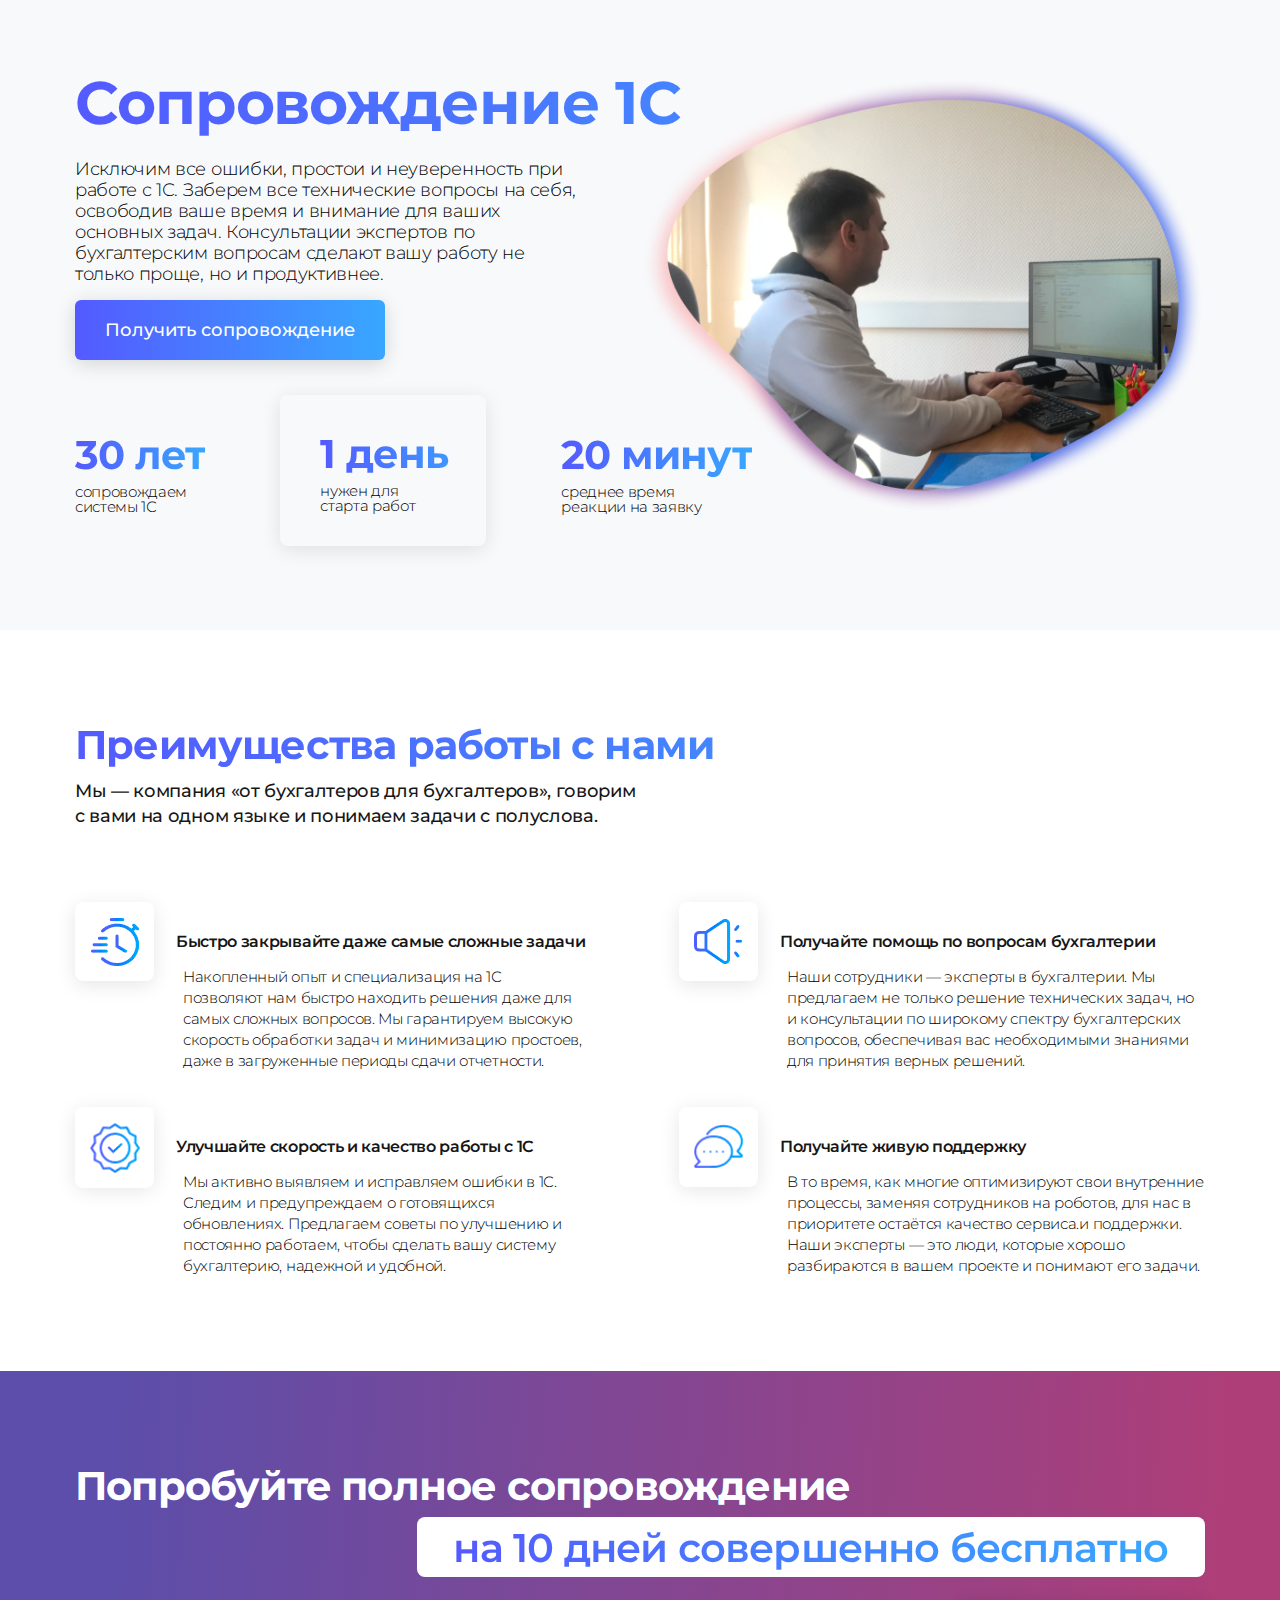
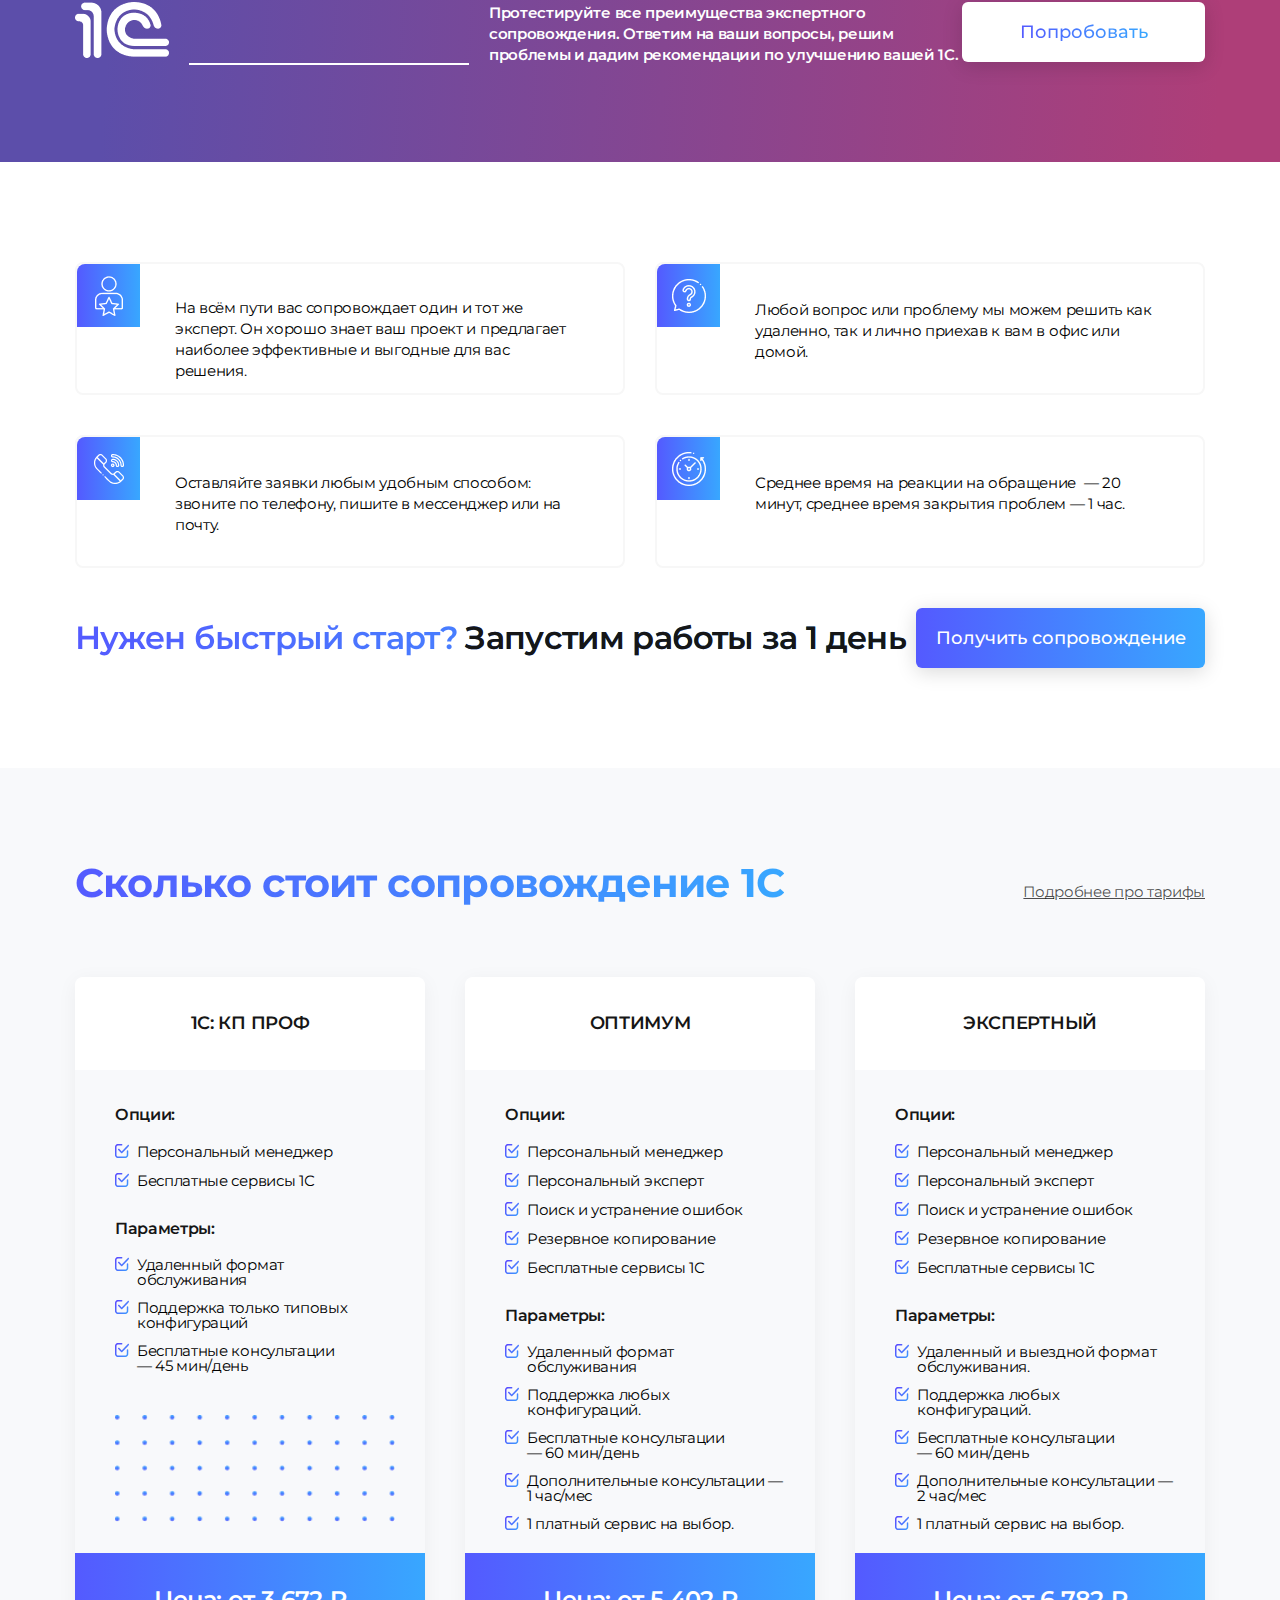
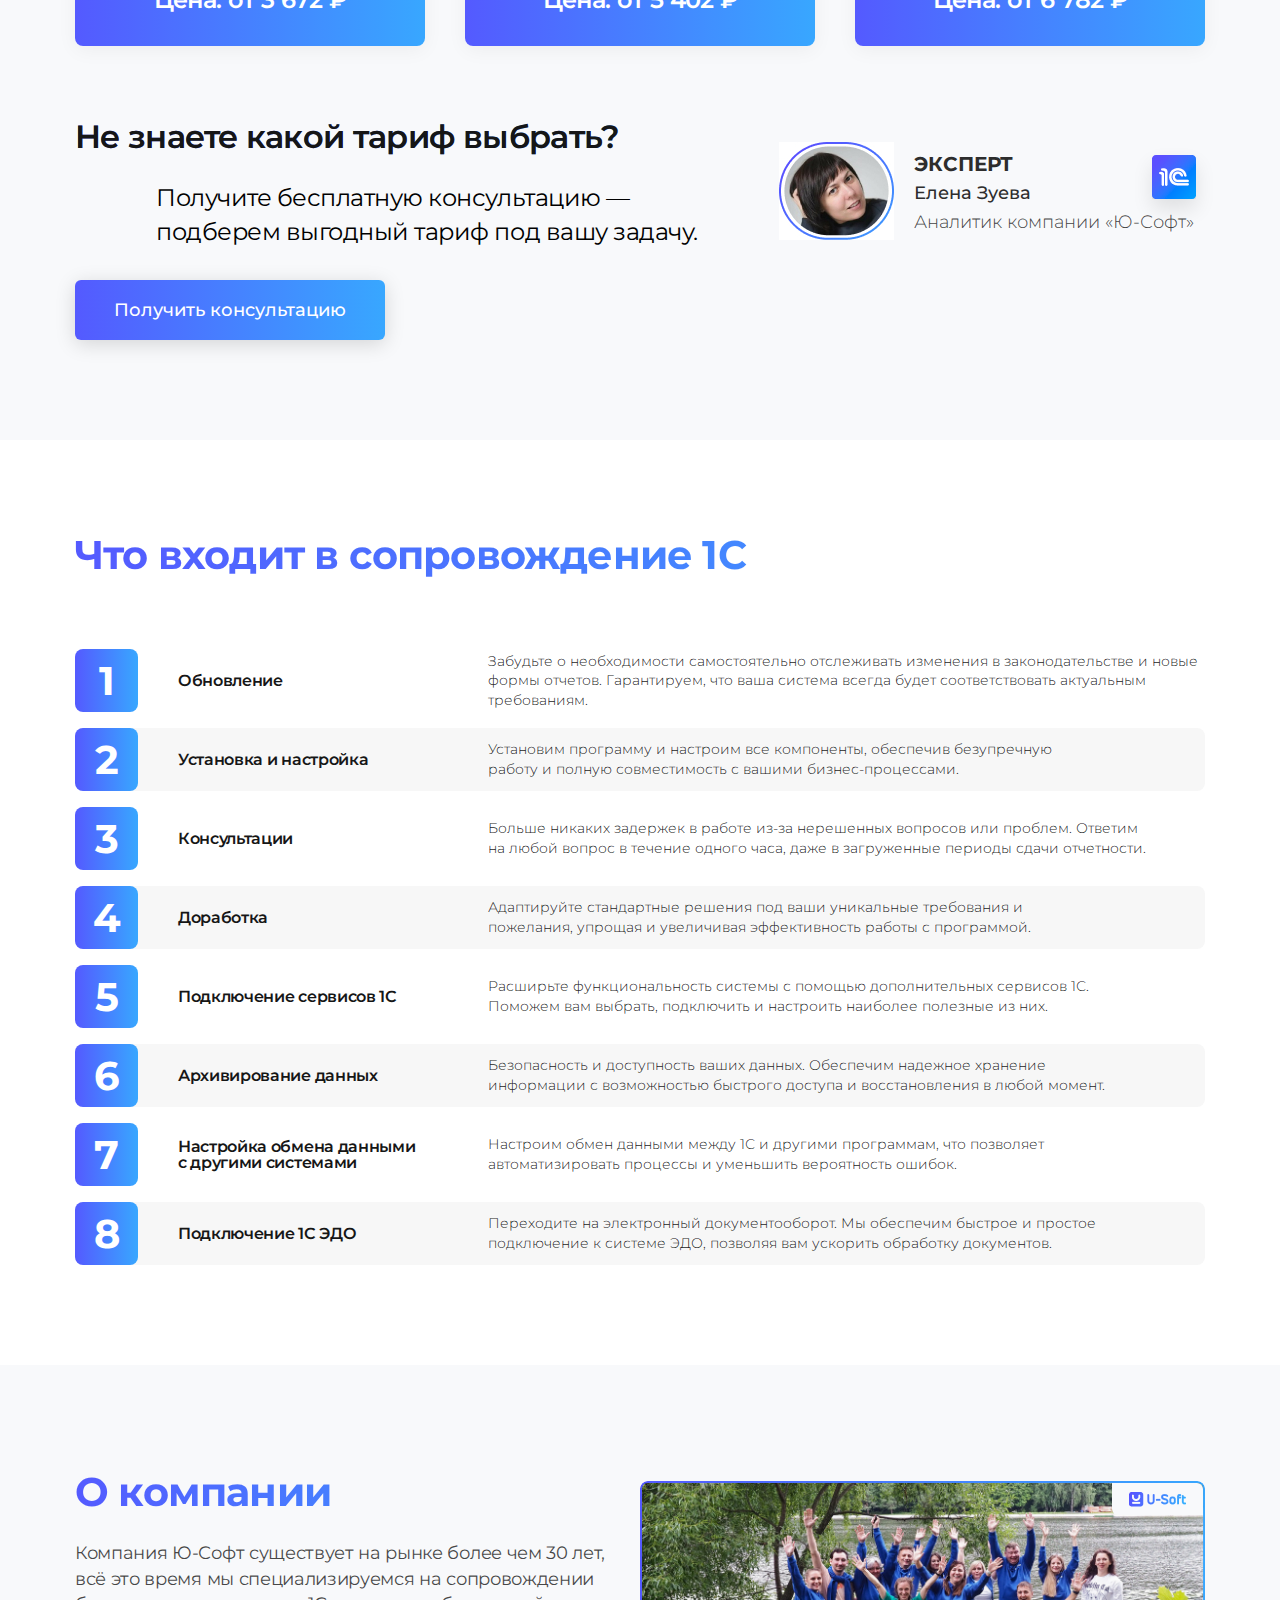
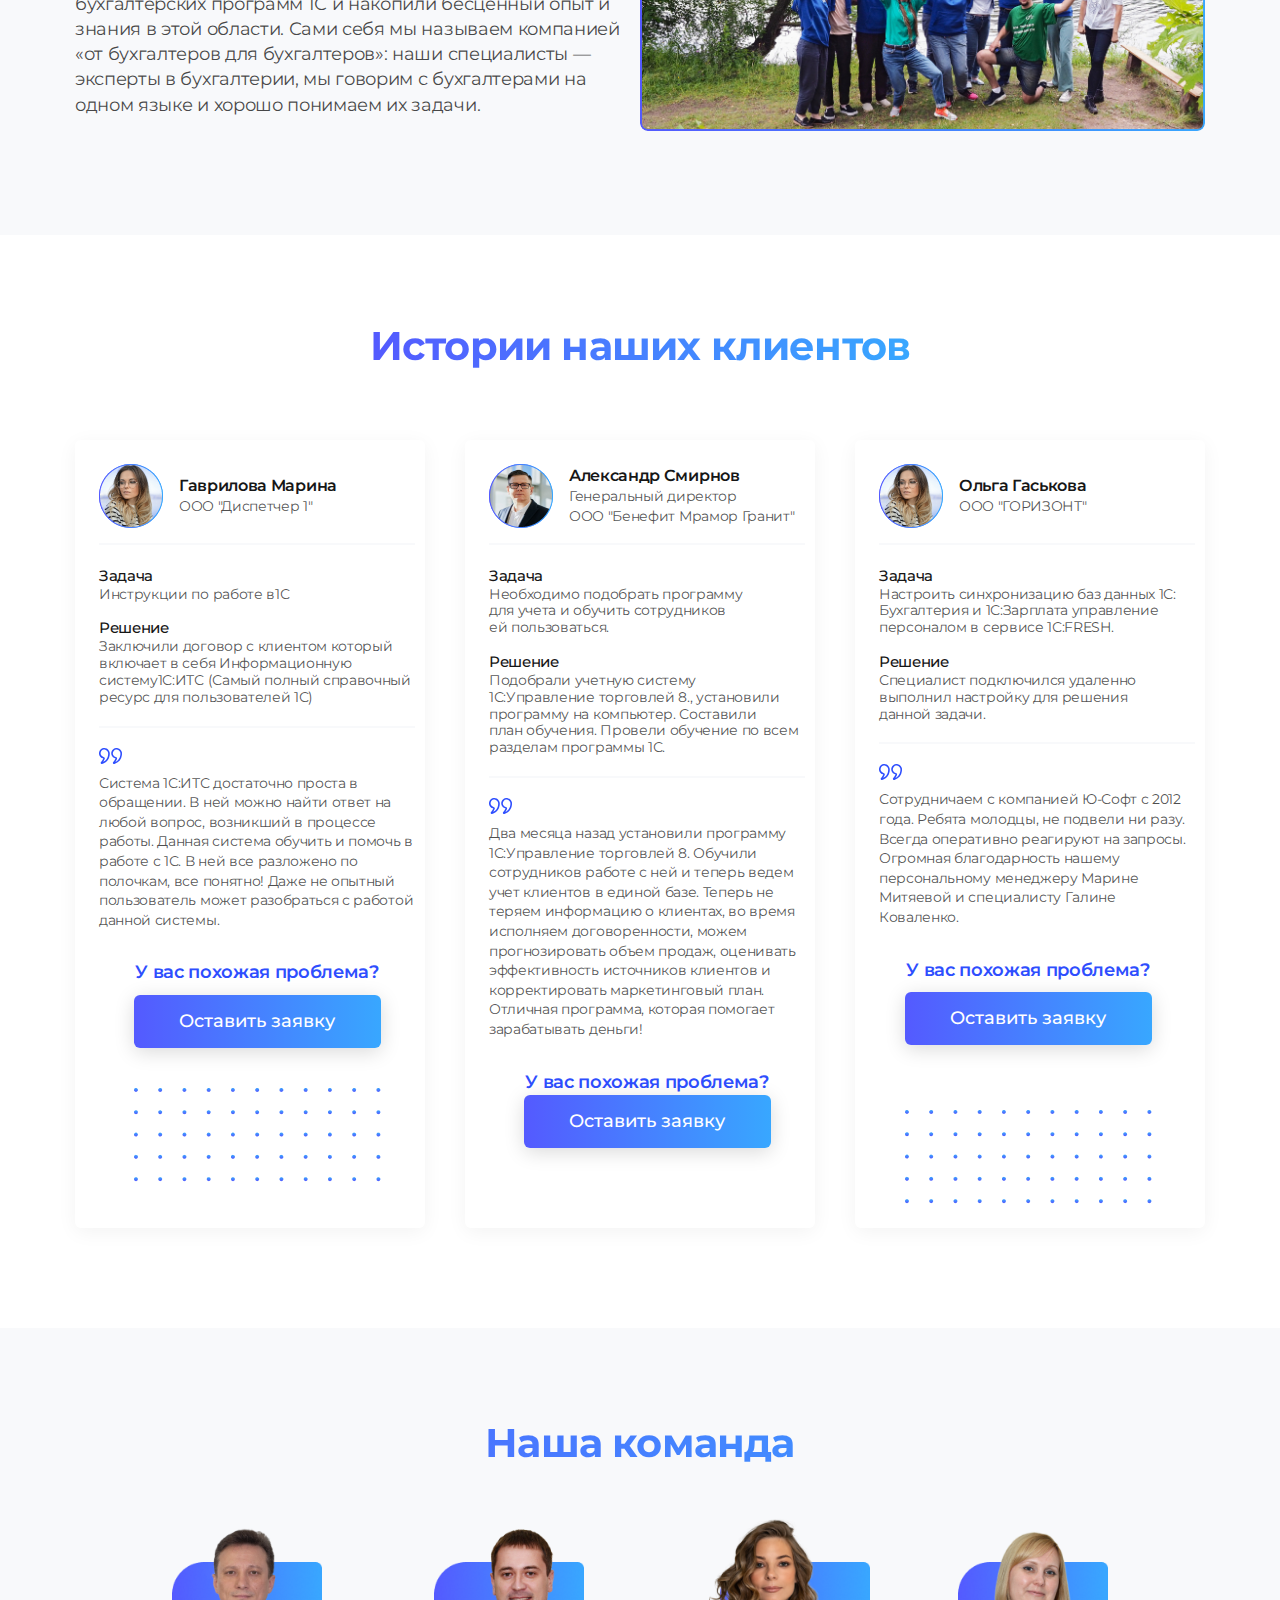
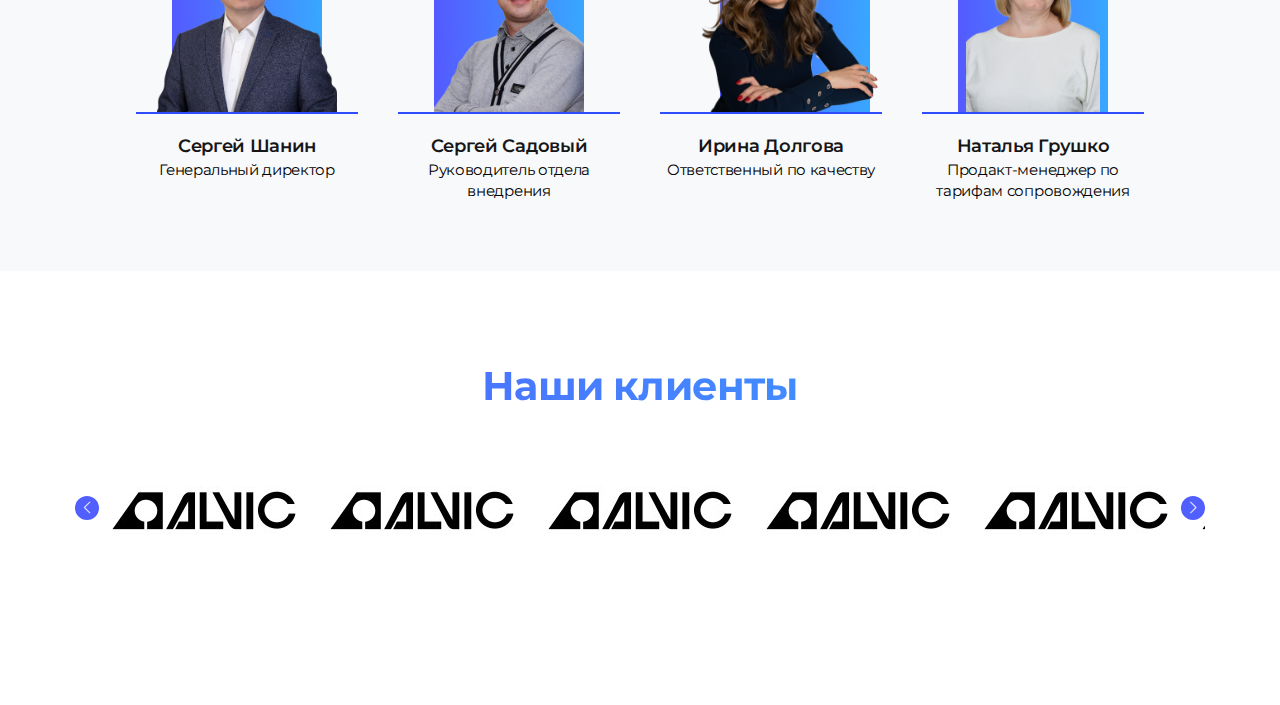
==== commit 75d1df11: "lm" ====
--- a/index.html
+++ b/index.html
@@ -862,7 +862,7 @@
                     источников клиентов и корректировать маркетинговый план.
                     Отличная программа, которая помогает зарабатывать деньги!
                   </div>
-                  <div class="n-stories__bottom">
+                  <div class="n-stories__bottom n-stories__bottom-m">
                     <h3>У вас похожая проблема?</h3>
                     <button class="n-button n-button-2" type="button">
                       Оставить заявку
@@ -965,7 +965,7 @@
                       </div>
                     </div>
                     <div class="swiper-slide">
-                      <div class="n-stories__item item-hidden">
+                      <div class="n-stories__item">
                         <div class="n-stories__top">
                           <div class="n-stories__top-image">
                             <img src="./images/stories-2.png" alt="фото" />
@@ -1018,7 +1018,7 @@
                       </div>
                     </div>
                     <div class="swiper-slide">
-                      <div class="n-stories__item item-hidden">
+                      <div class="n-stories__item">
                         <div class="n-stories__top">
                           <div class="n-stories__top-image">
                             <img src="./images/stories-3.png" alt="фото" />
@@ -1068,7 +1068,6 @@
                       </div>
                     </div>
                   </div>
-                  <div class="swiper-scrollbar"></div>
                 </div>
               </div>
             </div>
--- a/css/index.css
+++ b/css/index.css
@@ -1696,7 +1696,7 @@
     margin-top: 25px;
   }
   .n-maintenance__choice {
-    margin-top: 39px;
+    margin-top: 0;
   }
   .n-maintenance__choice-item {
     gap: 14px;
@@ -1819,6 +1819,81 @@
   }
 }
 /*---адартив n-stories---*/
+@media (max-width: 1290px) {
+  .n-stories__item {
+    max-width: 350px;
+  }
+  .n-stories__paragraph {
+    font-size: 14px;
+    line-height: 19.6px;
+  }
+  .n-stories__top-text h3 {
+    font-size: 16px;
+    line-height: 22.4px;
+  }
+  .n-stories__top-text p {
+    font-size: 14px;
+    line-height: 19.6px;
+  }
+  .n-stories__centr-item h4 {
+    font-size: 15px;
+    line-height: 21px;
+  }
+  .n-stories__centr-item p {
+    font-size: 14px;
+    line-height: 16.8px;
+  }
+  .n-stories__top {
+    gap: 16px;
+  }
+  .n-stories__item {
+    padding: 24px 10px 24px 24px;
+  }
+}
+@media (max-width: 1109px) {
+  .n-stories__inner {
+    justify-content: space-around;
+    row-gap: 40px;
+  }
+}
+@media (max-width: 1000px) {
+  .n-button-2 {
+    margin-top: 9px;
+  }
+  .n-stories__swiper {
+    display: flex;
+    width: 100%;
+  }
+  .n-stories__bottom-m {
+    margin-top: auto;
+  }
+}
+@media (max-width: 600px) {
+  .n-stories__wrapper {
+    padding-top: 52px;
+    padding-bottom: 20px;
+  }
+  .n-stories__wrapper h2 {
+    font-size: 32px;
+    line-height: 32px;
+    letter-spacing: -0.04rem;
+  }
+  .n-stories__inner {
+    margin-top: 37px;
+  }
+  .n-stories__item {
+    height: 760px;
+    padding: 22px 13px 40px 35px;
+  }
+  .n-stories__bottom {
+    margin-top: auto;
+    margin-right: auto;
+  }
+  .n-stories__last,
+  .n-stories__first {
+    margin-top: 30px;
+  }
+}
 /* @media (max-width: 1290px) {
   .n-stories__item {
     max-width: 350px;
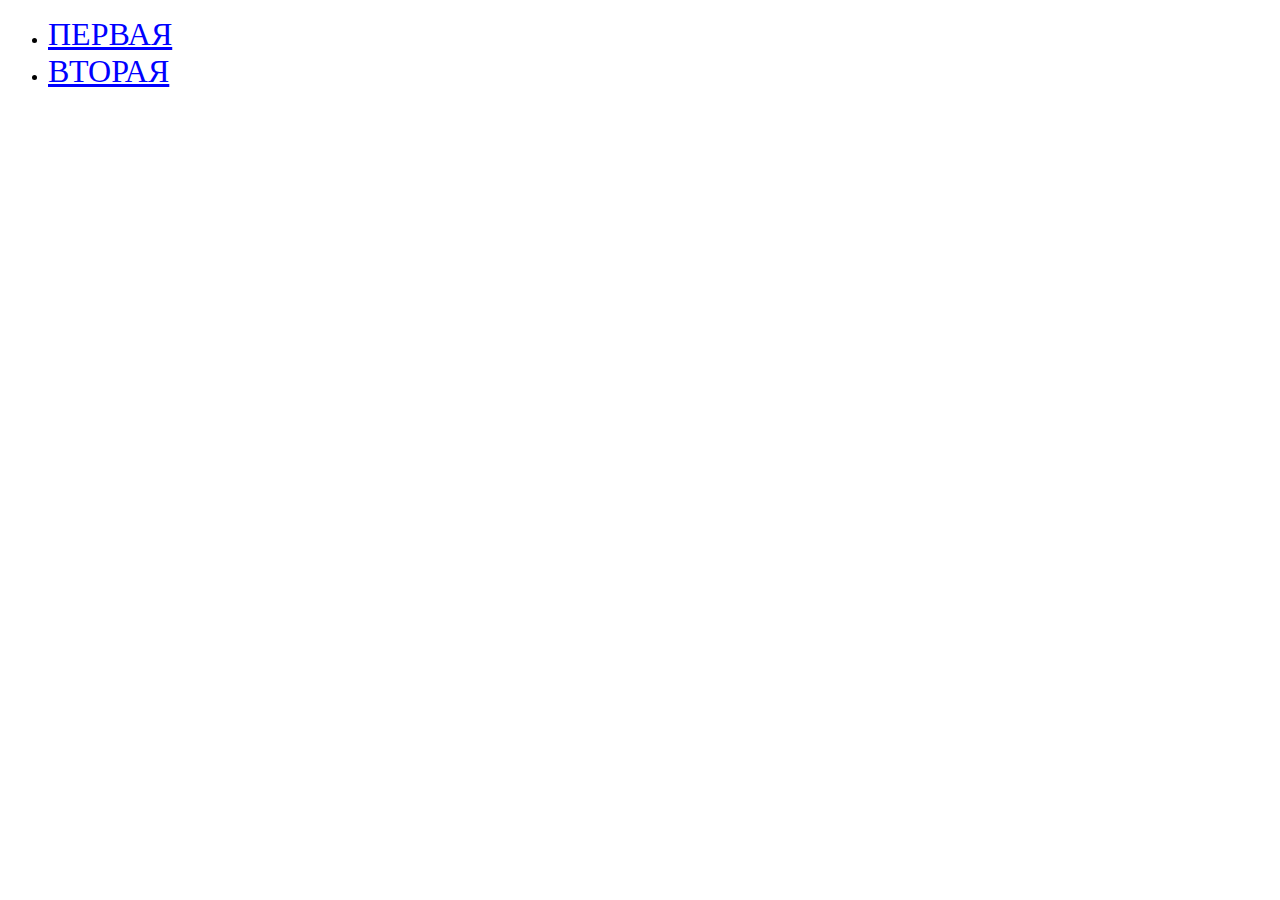
==== commit a0b2bc5a: "zz" ====
--- a/index.html
+++ b/index.html
@@ -3,1187 +3,16 @@
   <head>
     <meta charset="UTF-8" />
     <meta name="viewport" content="width=device-width, initial-scale=1.0" />
-    <link
-      rel="stylesheet"
-      href="https://cdn.jsdelivr.net/npm/swiper@11/swiper-bundle.min.css"
-    />
-    <link rel="stylesheet" href="./css/index.css" />
     <title>Document</title>
   </head>
   <body>
-    <div class="n-page">
-      <header></header>
-      <main class="n-content">
-        <section class="n-promo">
-          <div class="n-container">
-            <div class="n-promo__wrapper">
-              <div class="n-promo__inner">
-                <h1>Сопровождение 1С</h1>
-                <div class="n-promo__inner-text">
-                  Исключим все ошибки, простои и неуверенность при работе с 1С.
-                  Заберем все технические вопросы на себя, освободив ваше время
-                  и внимание для ваших основных задач. Консультации экспертов по
-                  бухгалтерским вопросам сделают вашу работу не только проще, но
-                  и продуктивнее.
-                </div>
-                <button class="n-inner-button n-button" type="button">
-                  Получить сопровождение
-                </button>
-                <div class="n-promo__inner-mobile-img">
-                  <img src="./images/proo-top.png" alt="картинка" />
-                </div>
-                <div class="n-promo__inner-img">
-                  <img src="./images/proo-top.png" alt="картинка" />
-                </div>
-                <div class="n-promo__item-box">
-                  <div class="n-promo__item">
-                    <h2>30 лет</h2>
-                    <p>
-                      сопровождаем<br />
-                      системы 1С
-                    </p>
-                  </div>
-                  <div class="n-promo__item n-promo__item-centr">
-                    <h2>1 день</h2>
-                    <p>
-                      нужен для<br />
-                      старта работ
-                    </p>
-                  </div>
-                  <div class="n-promo__item">
-                    <h2>20 минут</h2>
-                    <p>
-                      среднее время<br />
-                      реакции на заявку
-                    </p>
-                  </div>
-                </div>
-              </div>
-            </div>
-          </div>
-        </section>
-        <section class="n-advantages">
-          <div class="n-container">
-            <div class="n-advantages__wrapper">
-              <div class="n-advantages__top">
-                <h2>Преимущества работы&#160;с&#160;нами</h2>
-                <h3>
-                  Мы — компания «от бухгалтеров для бухгалтеров», говорим с вами
-                  на одном языке и понимаем задачи с полуслова.
-                </h3>
-              </div>
-              <div class="n-advantages__inner">
-                <div class="n-advantages__item">
-                  <div class="n-advantages__item-top">
-                    <div class="n-advantages__item-icon">
-                      <img src="./icons/adv-1.png" alt="иконка" />
-                    </div>
-                    <h4>Быстро закрывайте даже самые сложные задачи</h4>
-                  </div>
-                  <p>
-                    Накопленный опыт и специализация на 1С<br />
-                    позволяют нам быстро находить решения даже для самых сложных
-                    вопросов. Мы гарантируем высокую скорость обработки задач и
-                    минимизацию простоев, даже в загруженные периоды сдачи
-                    отчетности.
-                  </p>
-                </div>
-                <div class="n-advantages__item">
-                  <div class="n-advantages__item-top">
-                    <div class="n-advantages__item-icon">
-                      <img src="./icons/adv-2.png" alt="иконка" />
-                    </div>
-                    <h4>Получайте помощь по вопросам бухгалтерии</h4>
-                  </div>
-                  <p>
-                    Наши сотрудники — эксперты в бухгалтерии. Мы предлагаем не
-                    только решение технических задач, но и консультации по
-                    широкому спектру бухгалтерских вопросов, обеспечивая вас
-                    необходимыми знаниями для&#160;принятия верных решений.
-                  </p>
-                </div>
-                <div class="n-advantages__item item-icon-letter">
-                  <div class="n-advantages__item-top">
-                    <div class="n-advantages__item-icon">
-                      <img src="./icons/adv-3.png" alt="иконка" />
-                    </div>
-                    <h4>Улучшайте скорость и&#160;качество работы с 1С</h4>
-                  </div>
-                  <p>
-                    Мы активно выявляем и исправляем ошибки в 1С. Следим и
-                    предупреждаем о готовящихся<br />
-                    обновлениях. Предлагаем советы по улучшению и постоянно
-                    работаем, чтобы сделать вашу систему бухгалтерию, надежной и
-                    удобной.
-                  </p>
-                </div>
-                <div class="n-advantages__item item-icon-letter">
-                  <div class="n-advantages__item-top">
-                    <div class="n-advantages__item-icon">
-                      <img src="./icons/adv-4.png" alt="иконка" />
-                    </div>
-                    <h4>Получайте живую поддержку</h4>
-                  </div>
-                  <p>
-                    В то время, как многие оптимизируют свои внутренние
-                    процессы, заменяя сотрудников на роботов, для нас в
-                    приоритете остаётся качество сервиса.и поддержки. Наши
-                    эксперты — это люди, которые хорошо разбираются в вашем
-                    проекте и понимают его задачи.
-                  </p>
-                </div>
-              </div>
-            </div>
-          </div>
-        </section>
-        <section class="n-support">
-          <div class="n-container n-support__container">
-            <div class="n-support__wrapper">
-              <h2 class="n-title-white">Попробуйте полное сопровождение</h2>
-              <div class="n-support__title">
-                <h2>на 10 дней совершенно бесплатно</h2>
-              </div>
-              <div class="n-support__item">
-                <div class="n-support__icon">
-                  <img src="./icons/1c.png" alt="иконка" />
-                  <hr />
-                </div>
-                <p>
-                  Протестируйте все преимущества экспертного сопровождения.
-                  Ответим на ваши вопросы, решим проблемы и дадим рекомендации
-                  по&#160;улучшению вашей 1С.
-                </p>
-                <button type="button" class="n-button n-support__button">
-                  <span>Попробовать</span>
-                </button>
-              </div>
-            </div>
-          </div>
-        </section>
-        <section class="n-quick">
-          <div class="n-container">
-            <div class="n-quick__wrapper">
-              <div class="n-quick__top">
-                <div class="n-quick__item">
-                  <div class="n-quick__icon">
-                    <img src="./icons/Black1.png" alt="иконка" />
-                  </div>
-                  <p>
-                    На всём пути вас сопровождает один и тот же эксперт. Он
-                    хорошо знает ваш проект и предлагает наиболее эффективные и
-                    выгодные для вас решения.
-                  </p>
-                </div>
-                <div class="n-quick__item">
-                  <div class="n-quick__icon">
-                    <img src="./icons/Black2.png" alt="иконка" />
-                  </div>
-                  <p>
-                    Любой вопрос или проблему мы можем решить как удаленно, так
-                    и лично приехав к вам в офис или домой.
-                  </p>
-                </div>
-                <div class="n-quick__item">
-                  <div class="n-quick__icon">
-                    <img src="./icons/Black3.png" alt="иконка" />
-                  </div>
-                  <p>
-                    Оставляйте заявки любым удобным способом: звоните по
-                    телефону, пишите в мессенджер или на почту.
-                  </p>
-                </div>
-                <div class="n-quick__item">
-                  <div class="n-quick__icon">
-                    <img src="./icons/Black4.png" alt="иконка" />
-                  </div>
-                  <p>
-                    Среднее время на реакции на обращение  — 20 минут, среднее
-                    время закрытия проблем — 1 час.
-                  </p>
-                </div>
-              </div>
-              <div class="n-quick__bottom">
-                <h5>
-                  Нужен быстрый старт? <span>Запустим работы за 1 день</span>
-                </h5>
-                <button class="n-inner-button n-button" type="button">
-                  Получить сопровождение
-                </button>
-              </div>
-            </div>
-          </div>
-        </section>
-        <section class="n-maintenance">
-          <div class="n-container">
-            <div class="n-maintenance__wrapper">
-              <div class="n-maintenance__top">
-                <h2>Сколько стоит сопровождение 1С</h2>
-                <div class="n-maintenance__arm-item">
-                  <a href="#"> Подробнее про тарифы </a>
-                  <a href="#">
-                    <img
-                      class="n-maintenance__arm"
-                      src="./icons/hend.png"
-                      alt="пука"
-                    />
-                  </a>
-                </div>
-              </div>
-              <div class="n-maintenance__inner">
-                <div class="n-maintenance__item n-maintenance-hidden">
-                  <div class="n-maintenance__item-title">
-                    <h3>1С: КП ПРОФ</h3>
-                  </div>
-                  <div class="n-maintenance__item-inner">
-                    <div class="n-maintenance__item-box">
-                      <h4>Опции:</h4>
-                      <div class="n-maintenance__item-list">
-                        <div class="n-maintenance__item-text">
-                          <img src="./icons/gl.svg" alt="иконка" />
-                          <p>Персональный менеджер</p>
-                        </div>
-                        <div class="n-maintenance__item-text">
-                          <img src="./icons/gl.svg" alt="иконка" />
-                          <p>Бесплатные сервисы 1С</p>
-                        </div>
-                      </div>
-                    </div>
-                    <div class="n-maintenance__item-box">
-                      <h4>Параметры:</h4>
-                      <div class="n-maintenance__item-list item-list-wrap">
-                        <div class="n-maintenance__item-text">
-                          <img src="./icons/gl.svg" alt="иконка" />
-                          <p>Удаленный формат обслуживания</p>
-                        </div>
-                        <div class="n-maintenance__item-text text-gap">
-                          <img src="./icons/gl.svg" alt="иконка" />
-                          <p>Поддержка только типовых конфигураций</p>
-                        </div>
-                        <div class="n-maintenance__item-text text-gap">
-                          <img src="./icons/gl.svg" alt="иконка" />
-                          <p>
-                            Бесплатные консультации<br />
-                            — 45 мин/день
-                          </p>
-                        </div>
-                      </div>
-                    </div>
-                    <img
-                      class="n-maintenance__image"
-                      src="./images/points.png"
-                      alt="картинка"
-                    />
-                  </div>
-                  <div class="n-maintenance__price">Цена: от 3 672 ₽</div>
-                </div>
-                <div class="n-maintenance__item n-maintenance-hidden">
-                  <div class="n-maintenance__item-title">
-                    <h3>Оптимум</h3>
-                  </div>
-                  <div class="n-maintenance__item-inner">
-                    <div class="n-maintenance__item-box">
-                      <h4>Опции:</h4>
-                      <div class="n-maintenance__item-list">
-                        <div class="n-maintenance__item-text">
-                          <img src="./icons/gl.svg" alt="иконка" />
-                          <p>Персональный менеджер</p>
-                        </div>
-                        <div class="n-maintenance__item-text">
-                          <img src="./icons/gl.svg" alt="иконка" />
-                          <p>Персональный эксперт</p>
-                        </div>
-                        <div class="n-maintenance__item-text">
-                          <img src="./icons/gl.svg" alt="иконка" />
-                          <p>Поиск и устранение ошибок</p>
-                        </div>
-                        <div class="n-maintenance__item-text">
-                          <img src="./icons/gl.svg" alt="иконка" />
-                          <p>Резервное копирование</p>
-                        </div>
-                        <div class="n-maintenance__item-text">
-                          <img src="./icons/gl.svg" alt="иконка" />
-                          <p>Бесплатные сервисы 1С</p>
-                        </div>
-                      </div>
-                    </div>
-                    <div class="n-maintenance__item-box">
-                      <h4>Параметры:</h4>
-                      <div class="n-maintenance__item-list item-list-wrap">
-                        <div class="n-maintenance__item-text">
-                          <img src="./icons/gl.svg" alt="иконка" />
-                          <p>Удаленный формат обслуживания</p>
-                        </div>
-                        <div class="n-maintenance__item-text">
-                          <img src="./icons/gl.svg" alt="иконка" />
-                          <p>Поддержка любых конфигураций.</p>
-                        </div>
-                        <div class="n-maintenance__item-text">
-                          <img src="./icons/gl.svg" alt="иконка" />
-                          <p>
-                            Бесплатные консультации<br />
-                            — 60 мин/день
-                          </p>
-                        </div>
-                        <div class="n-maintenance__item-text">
-                          <img src="./icons/gl.svg" alt="иконка" />
-                          <p>Дополнительные консультации — 1 час/мес</p>
-                        </div>
-                        <div class="n-maintenance__item-text">
-                          <img src="./icons/gl.svg" alt="иконка" />
-                          <p>1 платный сервис на выбор.</p>
-                        </div>
-                      </div>
-                    </div>
-                  </div>
-                  <div class="n-maintenance__price">Цена: от 5 402 ₽</div>
-                </div>
-                <div class="n-maintenance__item n-maintenance-hidden">
-                  <div class="n-maintenance__item-title">
-                    <h3>Экспертный</h3>
-                  </div>
-                  <div class="n-maintenance__item-inner">
-                    <div class="n-maintenance__item-box">
-                      <h4>Опции:</h4>
-                      <div class="n-maintenance__item-list">
-                        <div class="n-maintenance__item-text">
-                          <img src="./icons/gl.svg" alt="иконка" />
-                          <p>Персональный менеджер</p>
-                        </div>
-                        <div class="n-maintenance__item-text">
-                          <img src="./icons/gl.svg" alt="иконка" />
-                          <p>Персональный эксперт</p>
-                        </div>
-                        <div class="n-maintenance__item-text">
-                          <img src="./icons/gl.svg" alt="иконка" />
-                          <p>Поиск и устранение ошибок</p>
-                        </div>
-                        <div class="n-maintenance__item-text">
-                          <img src="./icons/gl.svg" alt="иконка" />
-                          <p>Резервное копирование</p>
-                        </div>
-                        <div class="n-maintenance__item-text">
-                          <img src="./icons/gl.svg" alt="иконка" />
-                          <p>Бесплатные сервисы 1С</p>
-                        </div>
-                      </div>
-                    </div>
-                    <div class="n-maintenance__item-box">
-                      <h4>Параметры:</h4>
-                      <div class="n-maintenance__item-list item-list-wrap">
-                        <div class="n-maintenance__item-text">
-                          <img src="./icons/gl.svg" alt="иконка" />
-                          <p>Удаленный и выездной формат обслуживания.</p>
-                        </div>
-                        <div class="n-maintenance__item-text">
-                          <img src="./icons/gl.svg" alt="иконка" />
-                          <p>Поддержка любых конфигураций.</p>
-                        </div>
-                        <div class="n-maintenance__item-text">
-                          <img src="./icons/gl.svg" alt="иконка" />
-                          <p>
-                            Бесплатные консультации<br />
-                            — 60 мин/день
-                          </p>
-                        </div>
-                        <div class="n-maintenance__item-text">
-                          <img src="./icons/gl.svg" alt="иконка" />
-                          <p>Дополнительные консультации — 2 час/мес</p>
-                        </div>
-                        <div class="n-maintenance__item-text">
-                          <img src="./icons/gl.svg" alt="иконка" />
-                          <p>1 платный сервис на выбор.</p>
-                        </div>
-                      </div>
-                    </div>
-                  </div>
-                  <div class="n-maintenance__price">Цена: от 6 782 ₽</div>
-                </div>
-
-                <div class="swiper n-maintenance__swiper">
-                  <div class="swiper-wrapper">
-                    <div class="swiper-slide">
-                      <div class="n-maintenance__item">
-                        <div class="n-maintenance__item-title">
-                          <h3>1С: КП ПРОФ</h3>
-                        </div>
-                        <div class="n-maintenance__item-inner">
-                          <div class="n-maintenance__item-box">
-                            <h4>Опции:</h4>
-                            <div class="n-maintenance__item-list">
-                              <div class="n-maintenance__item-text">
-                                <img src="./icons/gl.svg" alt="иконка" />
-                                <p>Персональный менеджер</p>
-                              </div>
-                              <div class="n-maintenance__item-text">
-                                <img src="./icons/gl.svg" alt="иконка" />
-                                <p>Бесплатные сервисы 1С</p>
-                              </div>
-                            </div>
-                          </div>
-                          <div class="n-maintenance__item-box">
-                            <h4>Параметры:</h4>
-                            <div
-                              class="n-maintenance__item-list item-list-wrap"
-                            >
-                              <div class="n-maintenance__item-text">
-                                <img src="./icons/gl.svg" alt="иконка" />
-                                <p>Удаленный формат обслуживания</p>
-                              </div>
-                              <div class="n-maintenance__item-text text-gap">
-                                <img src="./icons/gl.svg" alt="иконка" />
-                                <p>Поддержка только типовых конфигураций</p>
-                              </div>
-                              <div class="n-maintenance__item-text text-gap">
-                                <img src="./icons/gl.svg" alt="иконка" />
-                                <p>
-                                  Бесплатные консультации<br />
-                                  — 45 мин/день
-                                </p>
-                              </div>
-                            </div>
-                          </div>
-                          <img
-                            class="n-maintenance__image"
-                            src="./images/points.png"
-                            alt="картинка"
-                          />
-                        </div>
-                        <div class="n-maintenance__price">Цена: от 3 672 ₽</div>
-                      </div>
-                    </div>
-                    <div class="swiper-slide">
-                      <div class="n-maintenance__item">
-                        <div class="n-maintenance__item-title">
-                          <h3>Оптимум</h3>
-                        </div>
-                        <div class="n-maintenance__item-inner">
-                          <div class="n-maintenance__item-box">
-                            <h4>Опции:</h4>
-                            <div class="n-maintenance__item-list">
-                              <div class="n-maintenance__item-text">
-                                <img src="./icons/gl.svg" alt="иконка" />
-                                <p>Персональный менеджер</p>
-                              </div>
-                              <div class="n-maintenance__item-text">
-                                <img src="./icons/gl.svg" alt="иконка" />
-                                <p>Персональный эксперт</p>
-                              </div>
-                              <div class="n-maintenance__item-text">
-                                <img src="./icons/gl.svg" alt="иконка" />
-                                <p>Поиск и устранение ошибок</p>
-                              </div>
-                              <div class="n-maintenance__item-text">
-                                <img src="./icons/gl.svg" alt="иконка" />
-                                <p>Резервное копирование</p>
-                              </div>
-                              <div class="n-maintenance__item-text">
-                                <img src="./icons/gl.svg" alt="иконка" />
-                                <p>Бесплатные сервисы 1С</p>
-                              </div>
-                            </div>
-                          </div>
-                          <div class="n-maintenance__item-box">
-                            <h4>Параметры:</h4>
-                            <div
-                              class="n-maintenance__item-list item-list-wrap"
-                            >
-                              <div class="n-maintenance__item-text">
-                                <img src="./icons/gl.svg" alt="иконка" />
-                                <p>Удаленный формат обслуживания</p>
-                              </div>
-                              <div class="n-maintenance__item-text">
-                                <img src="./icons/gl.svg" alt="иконка" />
-                                <p>Поддержка любых конфигураций.</p>
-                              </div>
-                              <div class="n-maintenance__item-text">
-                                <img src="./icons/gl.svg" alt="иконка" />
-                                <p>
-                                  Бесплатные консультации<br />
-                                  — 60 мин/день
-                                </p>
-                              </div>
-                              <div class="n-maintenance__item-text">
-                                <img src="./icons/gl.svg" alt="иконка" />
-                                <p>Дополнительные консультации — 1 час/мес</p>
-                              </div>
-                              <div class="n-maintenance__item-text">
-                                <img src="./icons/gl.svg" alt="иконка" />
-                                <p>1 платный сервис на выбор.</p>
-                              </div>
-                            </div>
-                          </div>
-                        </div>
-                        <div class="n-maintenance__price">Цена: от 5 402 ₽</div>
-                      </div>
-                    </div>
-                    <div class="swiper-slide">
-                      <div class="n-maintenance__item">
-                        <div class="n-maintenance__item-title">
-                          <h3>Экспертный</h3>
-                        </div>
-                        <div class="n-maintenance__item-inner">
-                          <div class="n-maintenance__item-box">
-                            <h4>Опции:</h4>
-                            <div class="n-maintenance__item-list">
-                              <div class="n-maintenance__item-text">
-                                <img src="./icons/gl.svg" alt="иконка" />
-                                <p>Персональный менеджер</p>
-                              </div>
-                              <div class="n-maintenance__item-text">
-                                <img src="./icons/gl.svg" alt="иконка" />
-                                <p>Персональный эксперт</p>
-                              </div>
-                              <div class="n-maintenance__item-text">
-                                <img src="./icons/gl.svg" alt="иконка" />
-                                <p>Поиск и устранение ошибок</p>
-                              </div>
-                              <div class="n-maintenance__item-text">
-                                <img src="./icons/gl.svg" alt="иконка" />
-                                <p>Резервное копирование</p>
-                              </div>
-                              <div class="n-maintenance__item-text">
-                                <img src="./icons/gl.svg" alt="иконка" />
-                                <p>Бесплатные сервисы 1С</p>
-                              </div>
-                            </div>
-                          </div>
-                          <div class="n-maintenance__item-box">
-                            <h4>Параметры:</h4>
-                            <div
-                              class="n-maintenance__item-list item-list-wrap"
-                            >
-                              <div class="n-maintenance__item-text">
-                                <img src="./icons/gl.svg" alt="иконка" />
-                                <p>Удаленный и выездной формат обслуживания.</p>
-                              </div>
-                              <div class="n-maintenance__item-text">
-                                <img src="./icons/gl.svg" alt="иконка" />
-                                <p>Поддержка любых конфигураций.</p>
-                              </div>
-                              <div class="n-maintenance__item-text">
-                                <img src="./icons/gl.svg" alt="иконка" />
-                                <p>
-                                  Бесплатные консультации<br />
-                                  — 60 мин/день
-                                </p>
-                              </div>
-                              <div class="n-maintenance__item-text">
-                                <img src="./icons/gl.svg" alt="иконка" />
-                                <p>Дополнительные консультации — 2 час/мес</p>
-                              </div>
-                              <div class="n-maintenance__item-text">
-                                <img src="./icons/gl.svg" alt="иконка" />
-                                <p>1 платный сервис на выбор.</p>
-                              </div>
-                            </div>
-                          </div>
-                        </div>
-                        <div class="n-maintenance__price">Цена: от 6 782 ₽</div>
-                      </div>
-                    </div>
-                  </div>
-                  <!-- <div class="swiper-pagination"></div> -->
-                </div>
-                <div class="n-maintenance__choice">
-                  <div class="n-maintenance__choice-item">
-                    <h5>Не знаете какой тариф выбрать?</h5>
-                    <span
-                      >Получите бесплатную консультацию — подберем выгодный
-                      тариф под вашу задачу.</span
-                    >
-                    <button class="n-button n-inner-button" type="button">
-                      Получить консультацию
-                    </button>
-                  </div>
-                  <div class="n-maintenance__expert">
-                    <img
-                      class="n-maintenance__expert-img"
-                      src="./images/expert.jpg"
-                      alt="эксперт"
-                    />
-                    <img
-                      class="n-maintenance__expert-img"
-                      src="./images/expert-m.jpg"
-                      alt="эксперт"
-                    />
-                    <img
-                      class="n-maintenance__expert-icon"
-                      src="./icons/expert-icon.png"
-                      alt="иконка"
-                    />
-                    <ul class="n-maintenance__expert-list">
-                      <li>
-                        <h6>Эксперт</h6>
-                      </li>
-                      <li>
-                        <p>Елена Зуева</p>
-                      </li>
-                      <li>
-                        <span>Аналитик компании «Ю-Софт»</span>
-                      </li>
-                    </ul>
-                  </div>
-                </div>
-              </div>
-            </div>
-          </div>
-        </section>
-        <section class="n-service">
-          <div class="n-container">
-            <div class="n-service__wrapper">
-              <h2>Что входит в сопровождение 1С</h2>
-              <div class="n-service__inner">
-                <div class="n-service__item">
-                  <div class="n-service__item-left">
-                    <div class="n-service__item-num">1</div>
-                    <h4>Обновление</h4>
-                  </div>
-                  <div class="n-service__item-desc">
-                    Забудьте о необходимости самостоятельно отслеживать
-                    изменения в законодательстве и новые формы отчетов.
-                    Гарантируем, что ваша система всегда будет соответствовать
-                    актуальным требованиям.
-                  </div>
-                </div>
-                <div class="n-service__item n-service__item_gray">
-                  <div class="n-service__item-left">
-                    <div class="n-service__item-num">2</div>
-                    <h4>Установка и настройка</h4>
-                  </div>
-                  <div class="n-service__item-desc">
-                    Установим программу и настроим все компоненты, обеспечив
-                    безупречную<br />
-                    работу и полную совместимость с вашими бизнес-процессами.
-                  </div>
-                </div>
-                <div class="n-service__item">
-                  <div class="n-service__item-left">
-                    <div class="n-service__item-num">3</div>
-                    <h4>Консультации</h4>
-                  </div>
-                  <div class="n-service__item-desc">
-                    Больше никаких задержек в работе из-за нерешенных вопросов
-                    или проблем. Ответим<br />
-                    на любой вопрос в течение одного часа, даже в загруженные
-                    периоды сдачи отчетности.
-                  </div>
-                </div>
-                <div class="n-service__item n-service__item_gray">
-                  <div class="n-service__item-left">
-                    <div class="n-service__item-num">4</div>
-                    <h4>Доработка</h4>
-                  </div>
-                  <div class="n-service__item-desc">
-                    Адаптируйте стандартные решения под ваши уникальные
-                    требования и<br />
-                    пожелания, упрощая и увеличивая эффективность работы с
-                    программой.
-                  </div>
-                </div>
-                <div class="n-service__item">
-                  <div class="n-service__item-left">
-                    <div class="n-service__item-num">5</div>
-                    <h4>Подключение сервисов 1С</h4>
-                  </div>
-                  <div class="n-service__item-desc">
-                    Расширьте функциональность системы с помощью дополнительных
-                    сервисов 1С.<br />
-                    Поможем вам выбрать, подключить и настроить наиболее
-                    полезные из них.
-                  </div>
-                </div>
-                <div class="n-service__item n-service__item_gray">
-                  <div class="n-service__item-left">
-                    <div class="n-service__item-num">6</div>
-                    <h4>Архивирование данных</h4>
-                  </div>
-                  <div class="n-service__item-desc">
-                    Безопасность и доступность ваших данных. Обеспечим надежное
-                    хранение<br />
-                    информации с возможностью быстрого доступа и восстановления
-                    в любой момент.
-                  </div>
-                </div>
-                <div class="n-service__item">
-                  <div class="n-service__item-left">
-                    <div class="n-service__item-num">7</div>
-                    <h4>
-                      Настройка обмена данными<br />
-                      с другими системами
-                    </h4>
-                  </div>
-                  <div class="n-service__item-desc">
-                    Настроим обмен данными между 1С и другими программам, что
-                    позволяет<br />
-                    автоматизировать процессы и уменьшить вероятность ошибок.
-                  </div>
-                </div>
-                <div class="n-service__item n-service__item_gray">
-                  <div class="n-service__item-left">
-                    <div class="n-service__item-num">8</div>
-                    <h4>Подключение 1С ЭДО</h4>
-                  </div>
-                  <div class="n-service__item-desc">
-                    Переходите на электронный документооборот. Мы обеспечим
-                    быстрое и простое<br />
-                    подключение к системе ЭДО, позволяя вам ускорить обработку
-                    документов.
-                  </div>
-                </div>
-              </div>
-            </div>
-          </div>
-        </section>
-        <section class="n-company">
-          <div class="n-container">
-            <div class="n-company__wrapper">
-              <div class="n-company__text">
-                <h2>О компании</h2>
-                <div class="n-company__text-desc">
-                  Компания Ю-Софт существует на рынке более чем 30 лет, всё это
-                  время мы специализируемся на сопровождении бухгалтерских
-                  программ 1С и накопили бесценный опыт и знания в этой области.
-                  Сами себя мы называем компанией «от бухгалтеров для
-                  бухгалтеров»: наши специалисты — эксперты в бухгалтерии, мы
-                  говорим с бухгалтерами на одном языке и хорошо понимаем их
-                  задачи.
-                </div>
-              </div>
-              <div class="n-company__image">
-                <div class="u-soft">
-                  <img src="./icons/u-soft.png" alt="иконка" />
-                </div>
-                <img
-                  class="n-company__img"
-                  src="./images/n-company.jpg"
-                  alt="фото"
-                />
-              </div>
-            </div>
-          </div>
-        </section>
-        <section class="n-stories">
-          <div class="n-container">
-            <div class="n-stories__wrapper">
-              <div class="n-maintenance__arm-item n-stories__arm-item">
-                <h2>Истории наших клиентов</h2>
-                <a href="#">
-                  <img
-                    class="n-maintenance__arm"
-                    src="./icons/hend.png"
-                    alt="пука"
-                  />
-                </a>
-              </div>
-              <div class="n-stories__inner">
-                <div class="n-stories__item item-hidden">
-                  <div class="n-stories__top">
-                    <div class="n-stories__top-image">
-                      <img src="./images/stories-1.png" alt="фото" />
-                    </div>
-                    <div class="n-stories__top-text">
-                      <h3>Гаврилова Марина</h3>
-                      <p>ООО "Диспетчер 1"</p>
-                    </div>
-                  </div>
-                  <div class="n-stories__centr">
-                    <div class="n-stories__centr-item">
-                      <h4>Задача</h4>
-                      <p>Инструкции по работе в1С</p>
-                    </div>
-                    <div class="n-stories__centr-item">
-                      <h4>Решение</h4>
-                      <p>
-                        Заключили договор с клиентом который включает в себя
-                        Информационную систему1С:ИТС (Самый полный справочный
-                        ресурс для пользователей 1С)
-                      </p>
-                    </div>
-                  </div>
-                  <div class="n-stories__paragraph">
-                    <img src="./icons/par.svg" alt="иконка" />
-                    Система 1С:ИТС достаточно проста в обращении. В ней можно
-                    найти ответ на любой вопрос, возникший в процессе работы.
-                    Данная система обучить и помочь в работе с 1С. В ней все
-                    разложено по полочкам, все понятно! Даже не опытный
-                    пользователь может разобраться с работой данной системы.
-                  </div>
-                  <div class="n-stories__bottom">
-                    <h3>У вас похожая проблема?</h3>
-                    <button class="n-button n-button-1" type="button">
-                      Оставить заявку
-                    </button>
-                    <img
-                      class="n-stories__first"
-                      src="./images/points.png"
-                      alt="картинка"
-                    />
-                  </div>
-                </div>
-                <div class="n-stories__item item-hidden">
-                  <div class="n-stories__top">
-                    <div class="n-stories__top-image">
-                      <img src="./images/stories-2.png" alt="фото" />
-                    </div>
-                    <div class="n-stories__top-text">
-                      <h3>Александр Смирнов</h3>
-                      <p>
-                        Генеральный директор<br />
-                        ООО&#160;"Бенефит&#160;Мрамор&#160;Гранит"
-                      </p>
-                    </div>
-                  </div>
-                  <div class="n-stories__centr">
-                    <div class="n-stories__centr-item">
-                      <h4>Задача</h4>
-                      <p>
-                        Необходимо подобрать программу<br />
-                        для учета и обучить сотрудников<br />
-                        ей пользоваться.
-                      </p>
-                    </div>
-                    <div class="n-stories__centr-item">
-                      <h4>Решение</h4>
-                      <p>
-                        Подобрали учетную систему 1С:Управление торговлей 8.,
-                        установили программу на компьютер. Составили<br />
-                        план обучения. Провели обучение по всем разделам
-                        программы 1С.
-                      </p>
-                    </div>
-                  </div>
-                  <div class="n-stories__paragraph">
-                    <img src="./icons/par.svg" alt="иконка" />
-                    Два месяца назад установили программу 1С:Управление
-                    торговлей 8. Обучили сотрудников работе с ней и теперь ведем
-                    учет клиентов в единой базе. Теперь не теряем информацию о
-                    клиентах, во время исполняем договоренности, можем
-                    прогнозировать объем продаж, оценивать эффективность
-                    источников клиентов и корректировать маркетинговый план.
-                    Отличная программа, которая помогает зарабатывать деньги!
-                  </div>
-                  <div class="n-stories__bottom n-stories__bottom-m">
-                    <h3>У вас похожая проблема?</h3>
-                    <button class="n-button n-button-2" type="button">
-                      Оставить заявку
-                    </button>
-                  </div>
-                </div>
-                <div class="n-stories__item item-hidden">
-                  <div class="n-stories__top">
-                    <div class="n-stories__top-image">
-                      <img src="./images/stories-3.png" alt="фото" />
-                    </div>
-                    <div class="n-stories__top-text">
-                      <h3>Ольга Гаськова</h3>
-                      <p>ООО "ГОРИЗОНТ"</p>
-                    </div>
-                  </div>
-                  <div class="n-stories__centr">
-                    <div class="n-stories__centr-item">
-                      <h4>Задача</h4>
-                      <p>
-                        Настроить синхронизацию баз данных 1С: Бухгалтерия и
-                        1С:Зарплата управление персоналом в сервисе 1С:FRESH.
-                      </p>
-                    </div>
-                    <div class="n-stories__centr-item">
-                      <h4>Решение</h4>
-                      <p>
-                        Специалист подключился удаленно выполнил настройку для
-                        решения<br />
-                        данной задачи.
-                      </p>
-                    </div>
-                  </div>
-                  <div class="n-stories__paragraph">
-                    <img src="./icons/par.svg" alt="иконка" />
-                    Сотрудничаем с компанией Ю-Софт с 2012 года. Ребята молодцы,
-                    не подвели ни разу. Всегда оперативно реагируют на запросы.
-                    Огромная благодарность нашему персональному менеджеру Марине
-                    Митяевой и специалисту Галине Коваленко.
-                  </div>
-                  <div class="n-stories__bottom n-stories__bottom-last">
-                    <h3>У вас похожая проблема?</h3>
-                    <button class="n-button n-button-1" type="button">
-                      Оставить заявку
-                    </button>
-                    <img
-                      class="n-stories__last"
-                      src="./images/points.png"
-                      alt="картинка"
-                    />
-                  </div>
-                </div>
-                <div class="swiper n-stories__swiper">
-                  <div class="swiper-wrapper">
-                    <div class="swiper-slide">
-                      <div class="n-stories__item">
-                        <div class="n-stories__top">
-                          <div class="n-stories__top-image">
-                            <img src="./images/stories-1.png" alt="фото" />
-                          </div>
-                          <div class="n-stories__top-text">
-                            <h3>Гаврилова Марина</h3>
-                            <p>ООО "Диспетчер 1"</p>
-                          </div>
-                        </div>
-                        <div class="n-stories__centr">
-                          <div class="n-stories__centr-item">
-                            <h4>Задача</h4>
-                            <p>Инструкции по работе в1С</p>
-                          </div>
-                          <div class="n-stories__centr-item">
-                            <h4>Решение</h4>
-                            <p>
-                              Заключили договор с клиентом который включает в
-                              себя Информационную систему1С:ИТС (Самый полный
-                              справочный ресурс для пользователей 1С)
-                            </p>
-                          </div>
-                        </div>
-                        <div class="n-stories__paragraph">
-                          <img src="./icons/par.svg" alt="иконка" />
-                          Система 1С:ИТС достаточно проста в обращении. В ней
-                          можно найти ответ на любой вопрос, возникший в
-                          процессе работы. Данная система обучить и помочь в
-                          работе с 1С. В ней все разложено по полочкам, все
-                          понятно! Даже не опытный пользователь может
-                          разобраться с работой данной системы.
-                        </div>
-                        <div class="n-stories__bottom">
-                          <h3>У вас похожая проблема?</h3>
-                          <button class="n-button n-button-1" type="button">
-                            Оставить заявку
-                          </button>
-                          <img
-                            class="n-stories__first"
-                            src="./images/points.png"
-                            alt="картинка"
-                          />
-                        </div>
-                      </div>
-                    </div>
-                    <div class="swiper-slide">
-                      <div class="n-stories__item">
-                        <div class="n-stories__top">
-                          <div class="n-stories__top-image">
-                            <img src="./images/stories-2.png" alt="фото" />
-                          </div>
-                          <div class="n-stories__top-text">
-                            <h3>Александр Смирнов</h3>
-                            <p>
-                              Генеральный директор<br />
-                              ООО&#160;"Бенефит&#160;Мрамор&#160;Гранит"
-                            </p>
-                          </div>
-                        </div>
-                        <div class="n-stories__centr">
-                          <div class="n-stories__centr-item">
-                            <h4>Задача</h4>
-                            <p>
-                              Необходимо подобрать программу<br />
-                              для учета и обучить сотрудников<br />
-                              ей пользоваться.
-                            </p>
-                          </div>
-                          <div class="n-stories__centr-item">
-                            <h4>Решение</h4>
-                            <p>
-                              Подобрали учетную систему 1С:Управление торговлей
-                              8., установили программу на компьютер.
-                              Составили<br />
-                              план обучения. Провели обучение по всем разделам
-                              программы 1С.
-                            </p>
-                          </div>
-                        </div>
-                        <div class="n-stories__paragraph">
-                          <img src="./icons/par.svg" alt="иконка" />
-                          Два месяца назад установили программу 1С:Управление
-                          торговлей 8. Обучили сотрудников работе с ней и теперь
-                          ведем учет клиентов в единой базе. Теперь не теряем
-                          информацию о клиентах, во время исполняем
-                          договоренности, можем прогнозировать объем продаж,
-                          оценивать эффективность источников клиентов и
-                          корректировать маркетинговый план. Отличная программа,
-                          которая помогает зарабатывать деньги!
-                        </div>
-                        <div class="n-stories__bottom">
-                          <h3>У вас похожая проблема?</h3>
-                          <button class="n-button n-button-2" type="button">
-                            Оставить заявку
-                          </button>
-                        </div>
-                      </div>
-                    </div>
-                    <div class="swiper-slide">
-                      <div class="n-stories__item">
-                        <div class="n-stories__top">
-                          <div class="n-stories__top-image">
-                            <img src="./images/stories-3.png" alt="фото" />
-                          </div>
-                          <div class="n-stories__top-text">
-                            <h3>Ольга Гаськова</h3>
-                            <p>ООО "ГОРИЗОНТ"</p>
-                          </div>
-                        </div>
-                        <div class="n-stories__centr">
-                          <div class="n-stories__centr-item">
-                            <h4>Задача</h4>
-                            <p>
-                              Настроить синхронизацию баз данных 1С: Бухгалтерия
-                              и 1С:Зарплата управление персоналом в сервисе
-                              1С:FRESH.
-                            </p>
-                          </div>
-                          <div class="n-stories__centr-item">
-                            <h4>Решение</h4>
-                            <p>
-                              Специалист подключился удаленно выполнил настройку
-                              для решения<br />
-                              данной задачи.
-                            </p>
-                          </div>
-                        </div>
-                        <div class="n-stories__paragraph">
-                          <img src="./icons/par.svg" alt="иконка" />
-                          Сотрудничаем с компанией Ю-Софт с 2012 года. Ребята
-                          молодцы, не подвели ни разу. Всегда оперативно
-                          реагируют на запросы. Огромная благодарность нашему
-                          персональному менеджеру Марине Митяевой и специалисту
-                          Галине Коваленко.
-                        </div>
-                        <div class="n-stories__bottom n-stories__bottom-last">
-                          <h3>У вас похожая проблема?</h3>
-                          <button class="n-button n-button-1" type="button">
-                            Оставить заявку
-                          </button>
-                          <img
-                            class="n-stories__last"
-                            src="./images/points.png"
-                            alt="картинка"
-                          />
-                        </div>
-                      </div>
-                    </div>
-                  </div>
-                </div>
-              </div>
-            </div>
-          </div>
-        </section>
-        <section class="n-team">
-          <div class="n-container n-teamn-container">
-            <div class="n-team__wrapper">
-              <h2>Наша команда</h2>
-              <div class="n-team__inner">
-                <div class="n-team__item-box">
-                  <div class="n-team__item">
-                    <div class="n-team__image">
-                      <img
-                        class="n-team__foto n-team__foto-centr"
-                        src="./images/n-team-1.png"
-                        alt="фото"
-                      />
-                    </div>
-                    <div class="n-team__item-text">
-                      <h3>Сергей Шанин</h3>
-                      <p>Генеральный директор</p>
-                    </div>
-                  </div>
-                  <div class="n-team__item">
-                    <div class="n-team__image">
-                      <img
-                        class="n-team__foto"
-                        src="./images/n-team-2.png"
-                        alt="фото"
-                      />
-                    </div>
-                    <div class="n-team__item-text">
-                      <h3>Сергей Садовый</h3>
-                      <p>Руководитель отдела внедрения</p>
-                    </div>
-                  </div>
-                  <div class="n-team__item">
-                    <div class="n-team__image n-team__image-3">
-                      <img
-                        class="n-team__foto"
-                        src="./images/n-team-3.png"
-                        alt="фото"
-                      />
-                    </div>
-                    <div class="n-team__item-text">
-                      <h3>Ирина Долгова</h3>
-                      <p>Ответственный по качеству</p>
-                    </div>
-                  </div>
-                  <div class="n-team__item">
-                    <div class="n-team__image">
-                      <img
-                        class="n-team__foto"
-                        src="./images/n-team-4.png"
-                        alt="фото"
-                      />
-                    </div>
-                    <div class="n-team__item-text">
-                      <h3>Наталья Грушко</h3>
-                      <p>Продакт-менеджер по тарифам сопровождения</p>
-                    </div>
-                  </div>
-                </div>
-              </div>
-            </div>
-          </div>
-        </section>
-        <section class="n-clients">
-          <div class="n-container">
-            <div class="n-clients__wrapper">
-              <h2>Наши клиенты</h2>
-              <div class="swiper n-clients-swiper">
-                <div class="swiper-wrapper">
-                  <div class="swiper-slide">
-                    <div class="n-clients-slide">
-                      <img src="./images/log.jpg" alt="" />
-                    </div>
-                  </div>
-                  <div class="swiper-slide">
-                    <div class="n-clients-slide">
-                      <img src="./images/log.jpg" alt="" />
-                    </div>
-                  </div>
-                  <div class="swiper-slide">
-                    <div class="n-clients-slide">
-                      <img src="./images/log.jpg" alt="" />
-                    </div>
-                  </div>
-                  <div class="swiper-slide">
-                    <div class="n-clients-slide">
-                      <img src="./images/log.jpg" alt="" />
-                    </div>
-                  </div>
-                  <div class="swiper-slide">
-                    <div class="n-clients-slide">
-                      <img src="./images/log.jpg" alt="" />
-                    </div>
-                  </div>
-                  <div class="swiper-slide">
-                    <div class="n-clients-slide">
-                      <img src="./images/log.jpg" alt="" />
-                    </div>
-                  </div>
-                </div>
-                <div class="swiper-pagination n-clients-pagination"></div>
-                <div class="swiper-button-prev n-clients-prev"></div>
-                <div class="swiper-button-next n-clients-next"></div>
-              </div>
-            </div>
-          </div>
-        </section>
-      </main>
-      <footer></footer>
-    </div>
-    <script src="https://cdn.jsdelivr.net/npm/swiper@11/swiper-bundle.min.js"></script>
-    <script src="./js/index.js"></script>
+    <ul>
+      <li>
+        <a style="font-size: 32px; color: blue" href="page-1.html">ПЕРВАЯ</a>
+      </li>
+      <li>
+        <a style="font-size: 32px; color: blue" href="page-2.html">ВТОРАЯ</a>
+      </li>
+    </ul>
   </body>
 </html>
